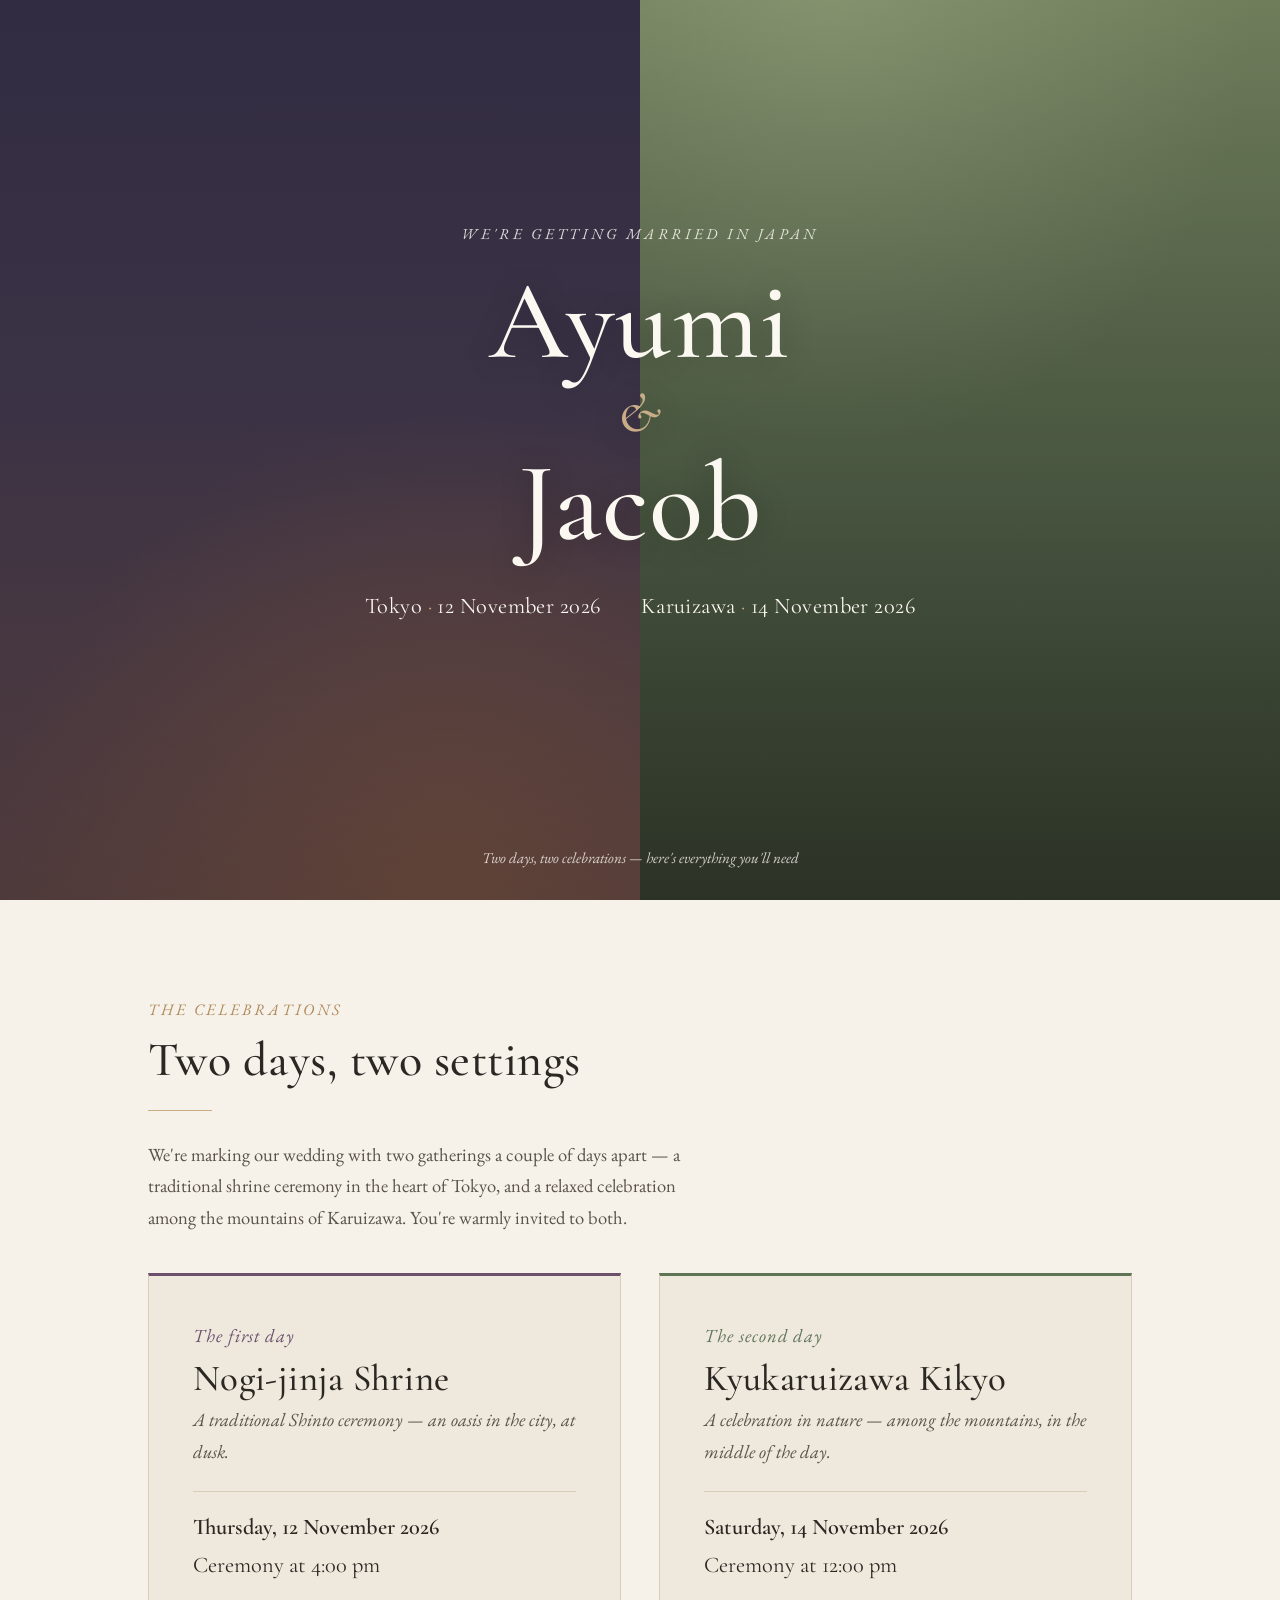
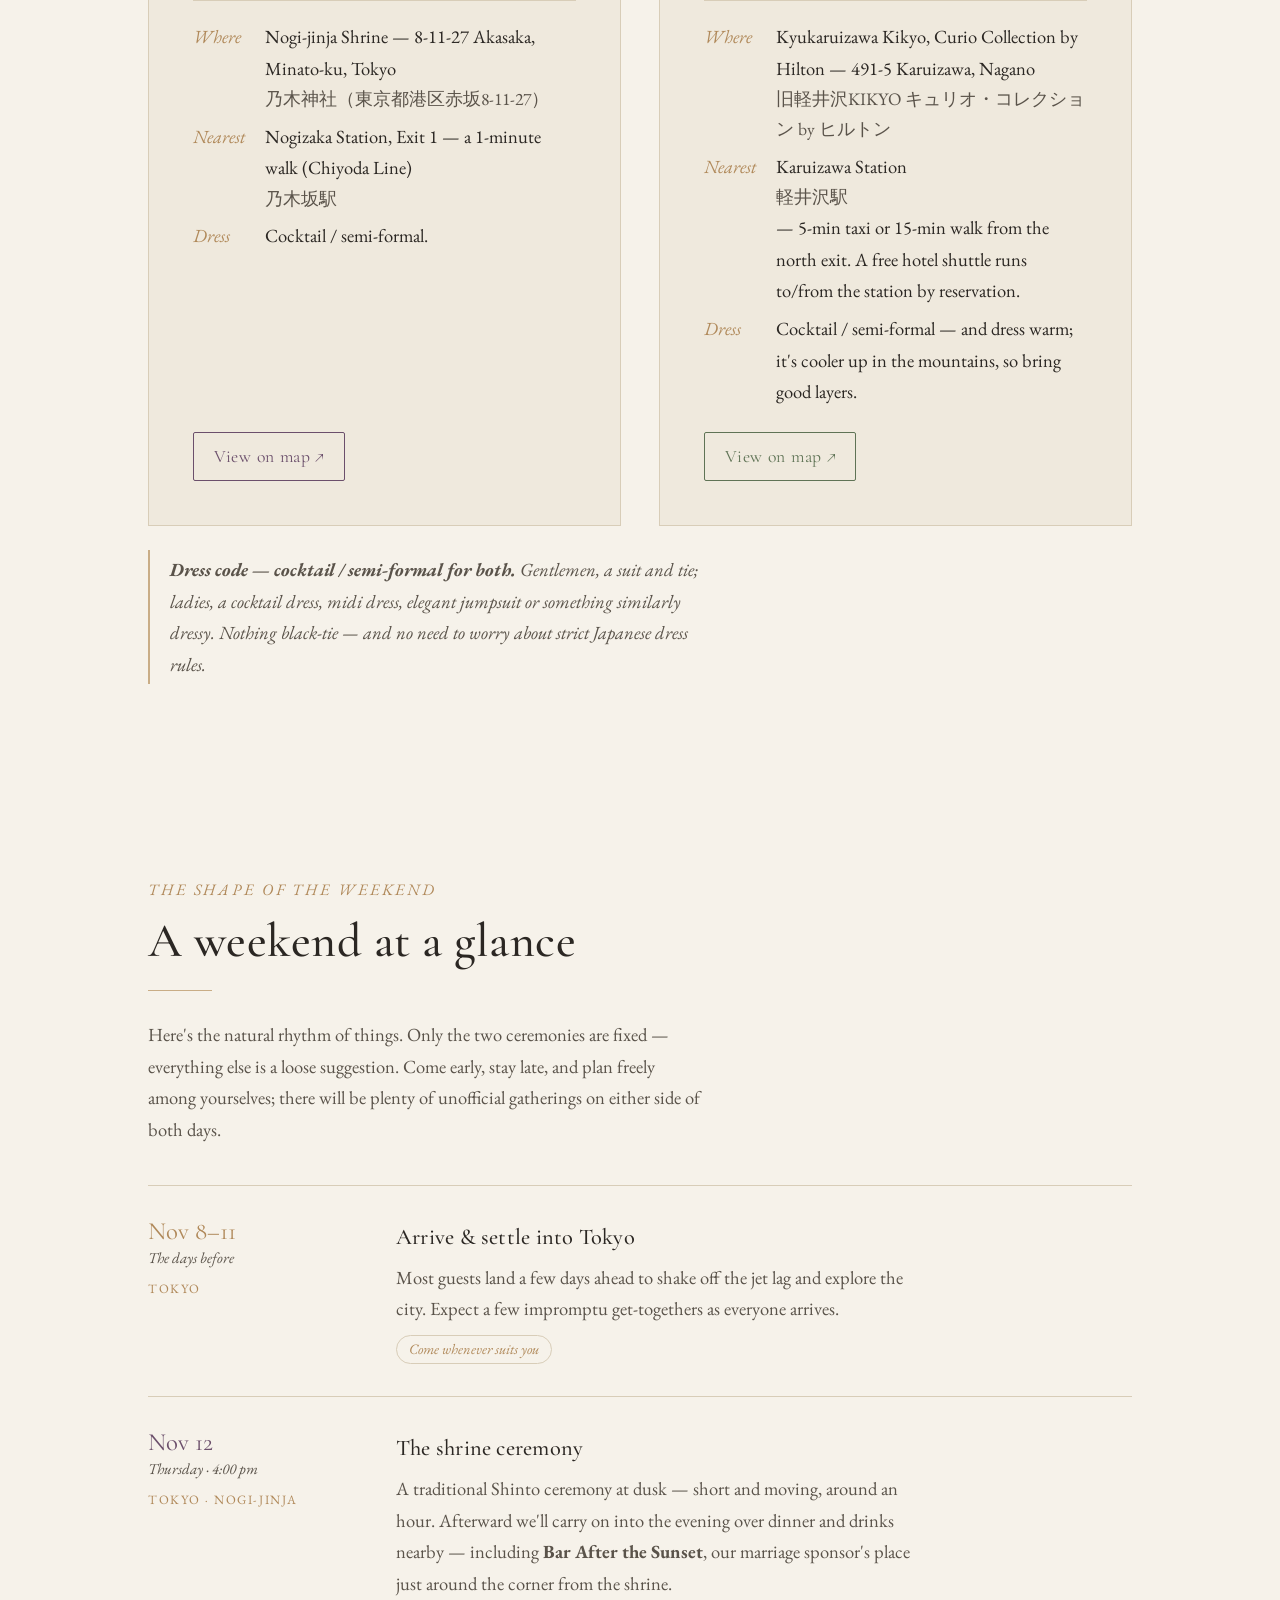
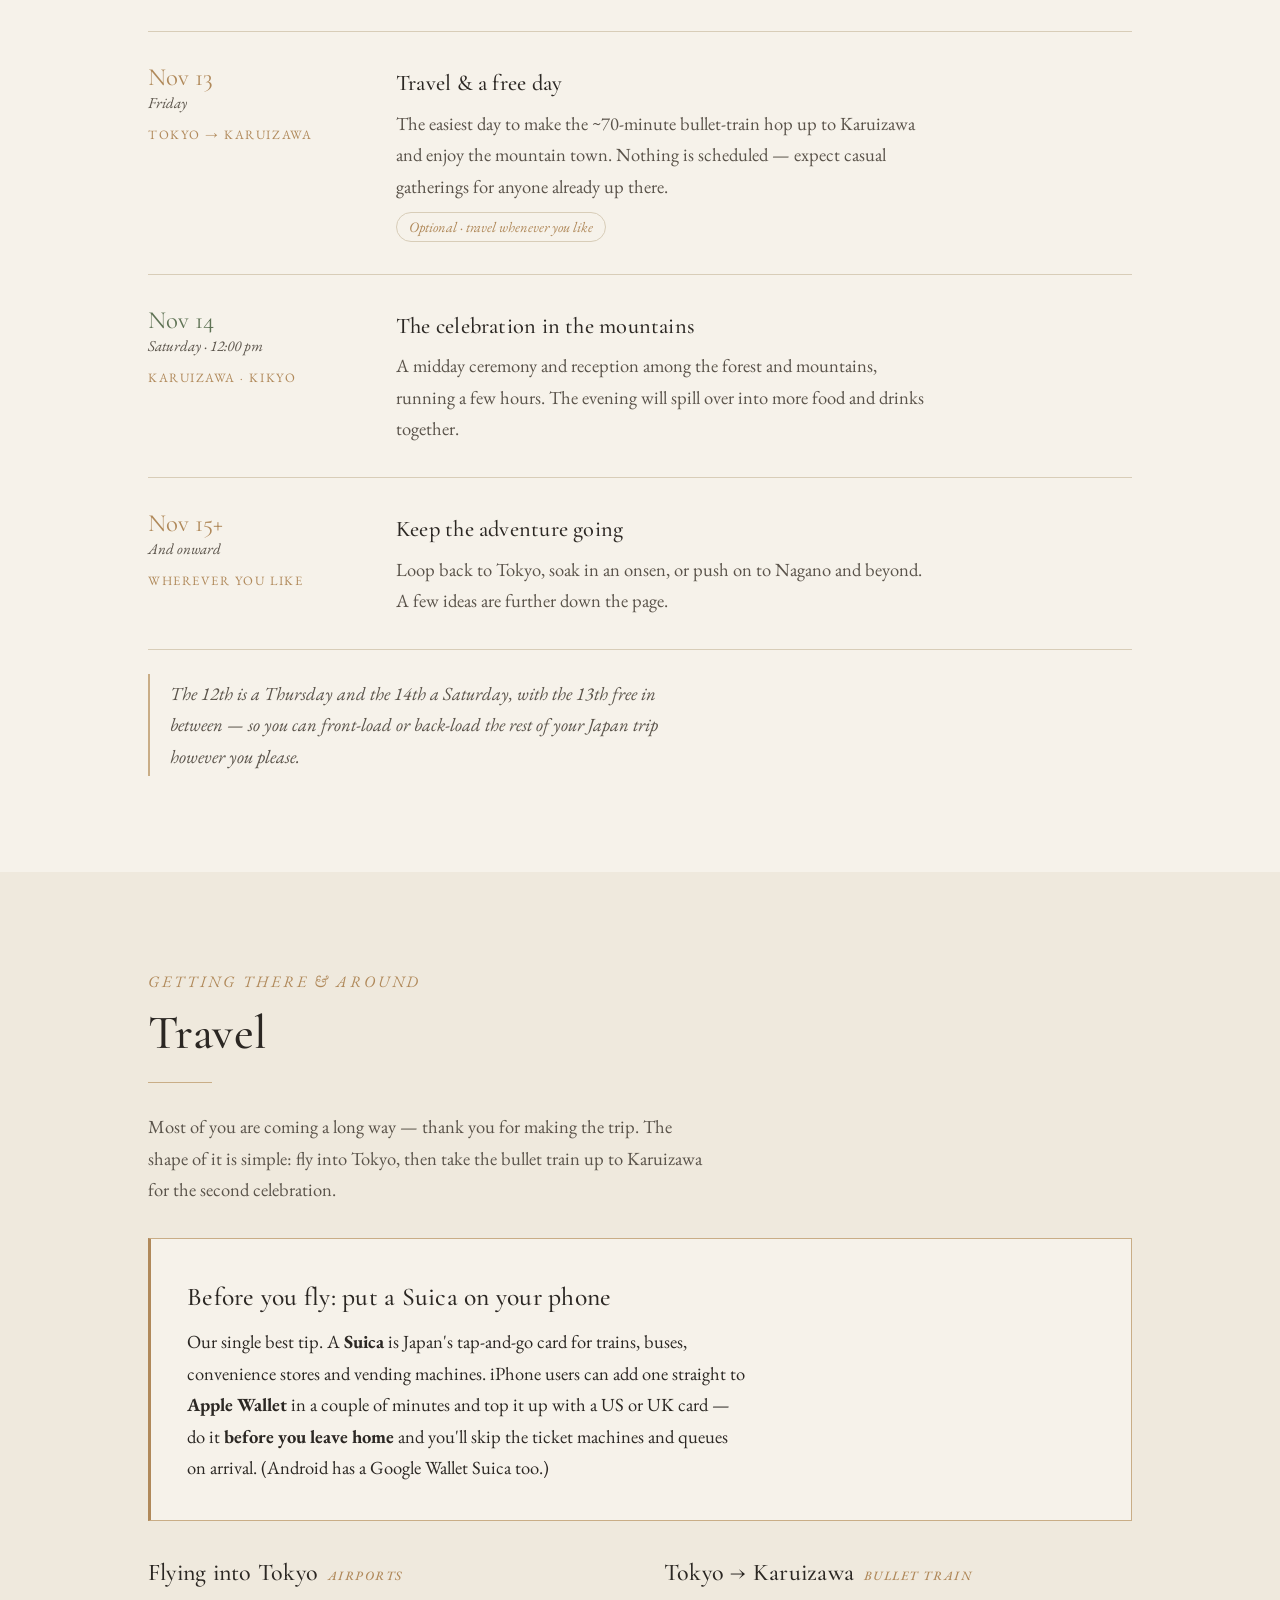
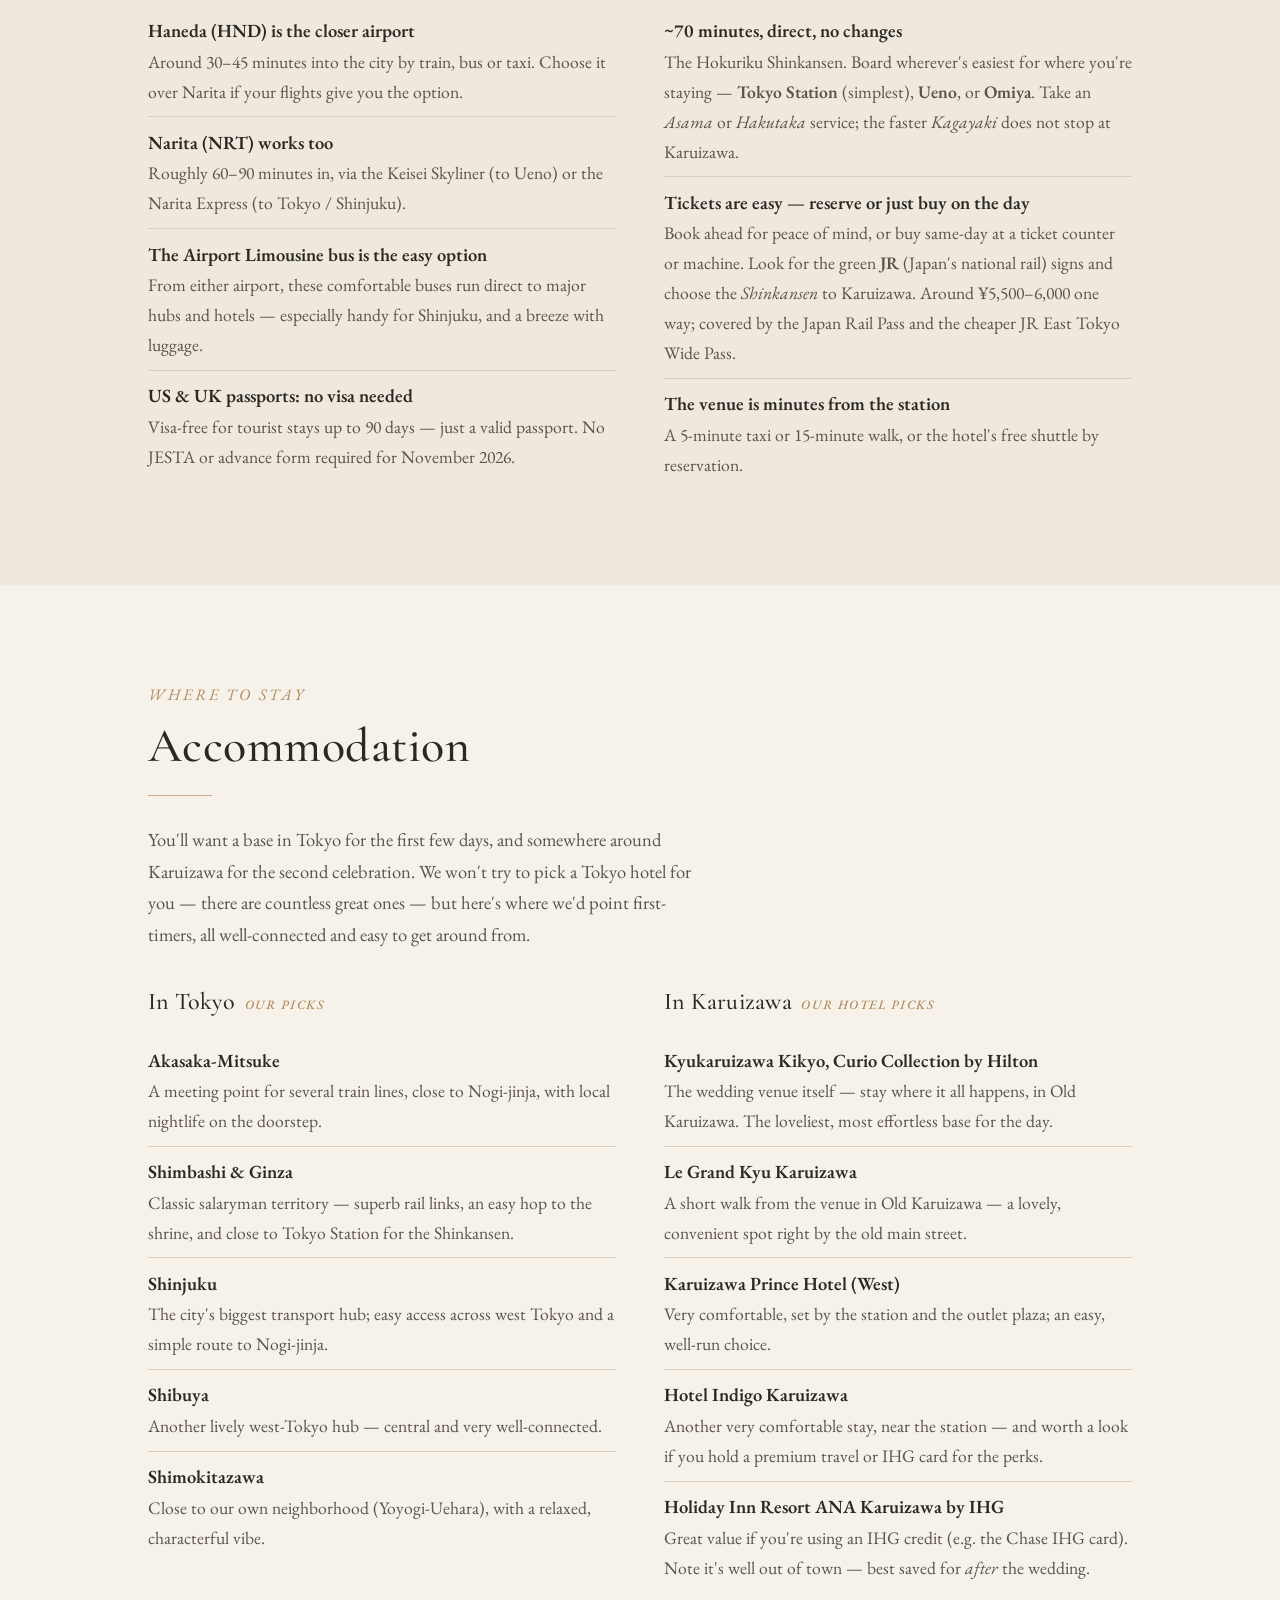
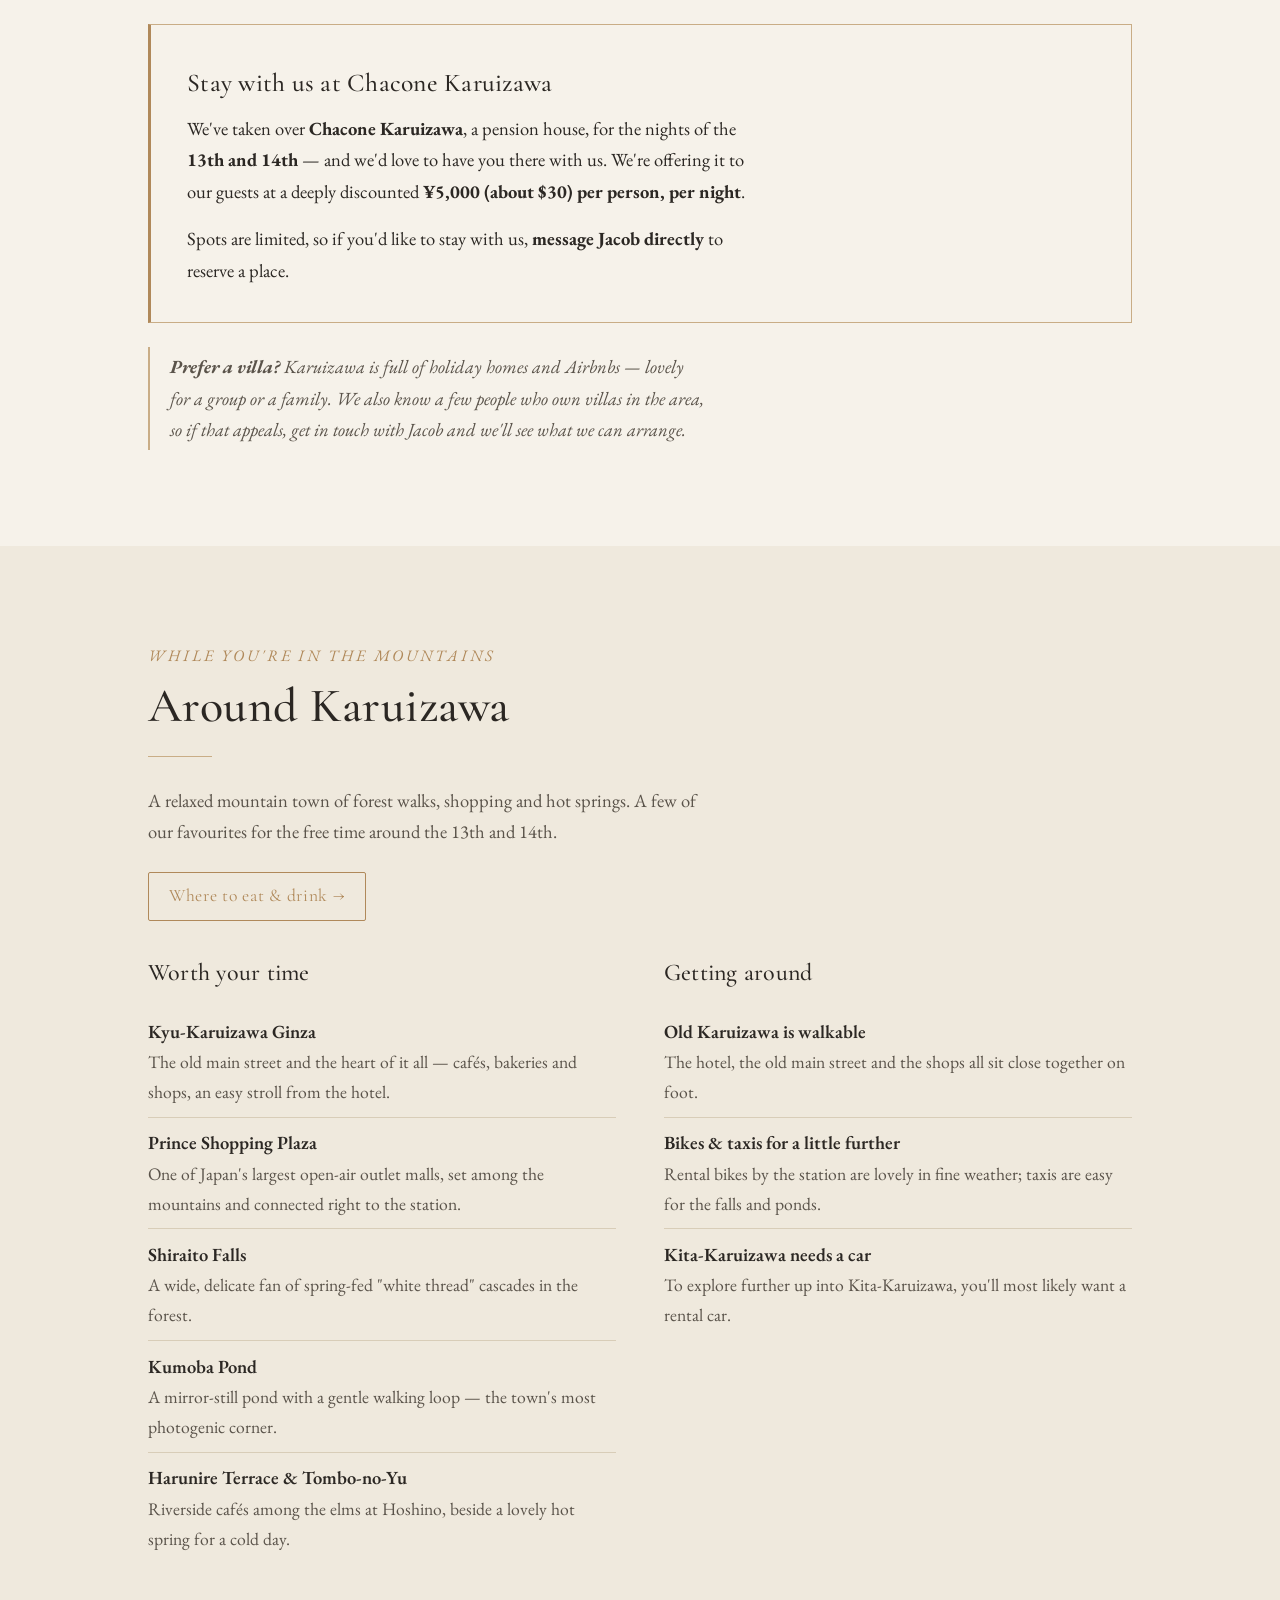
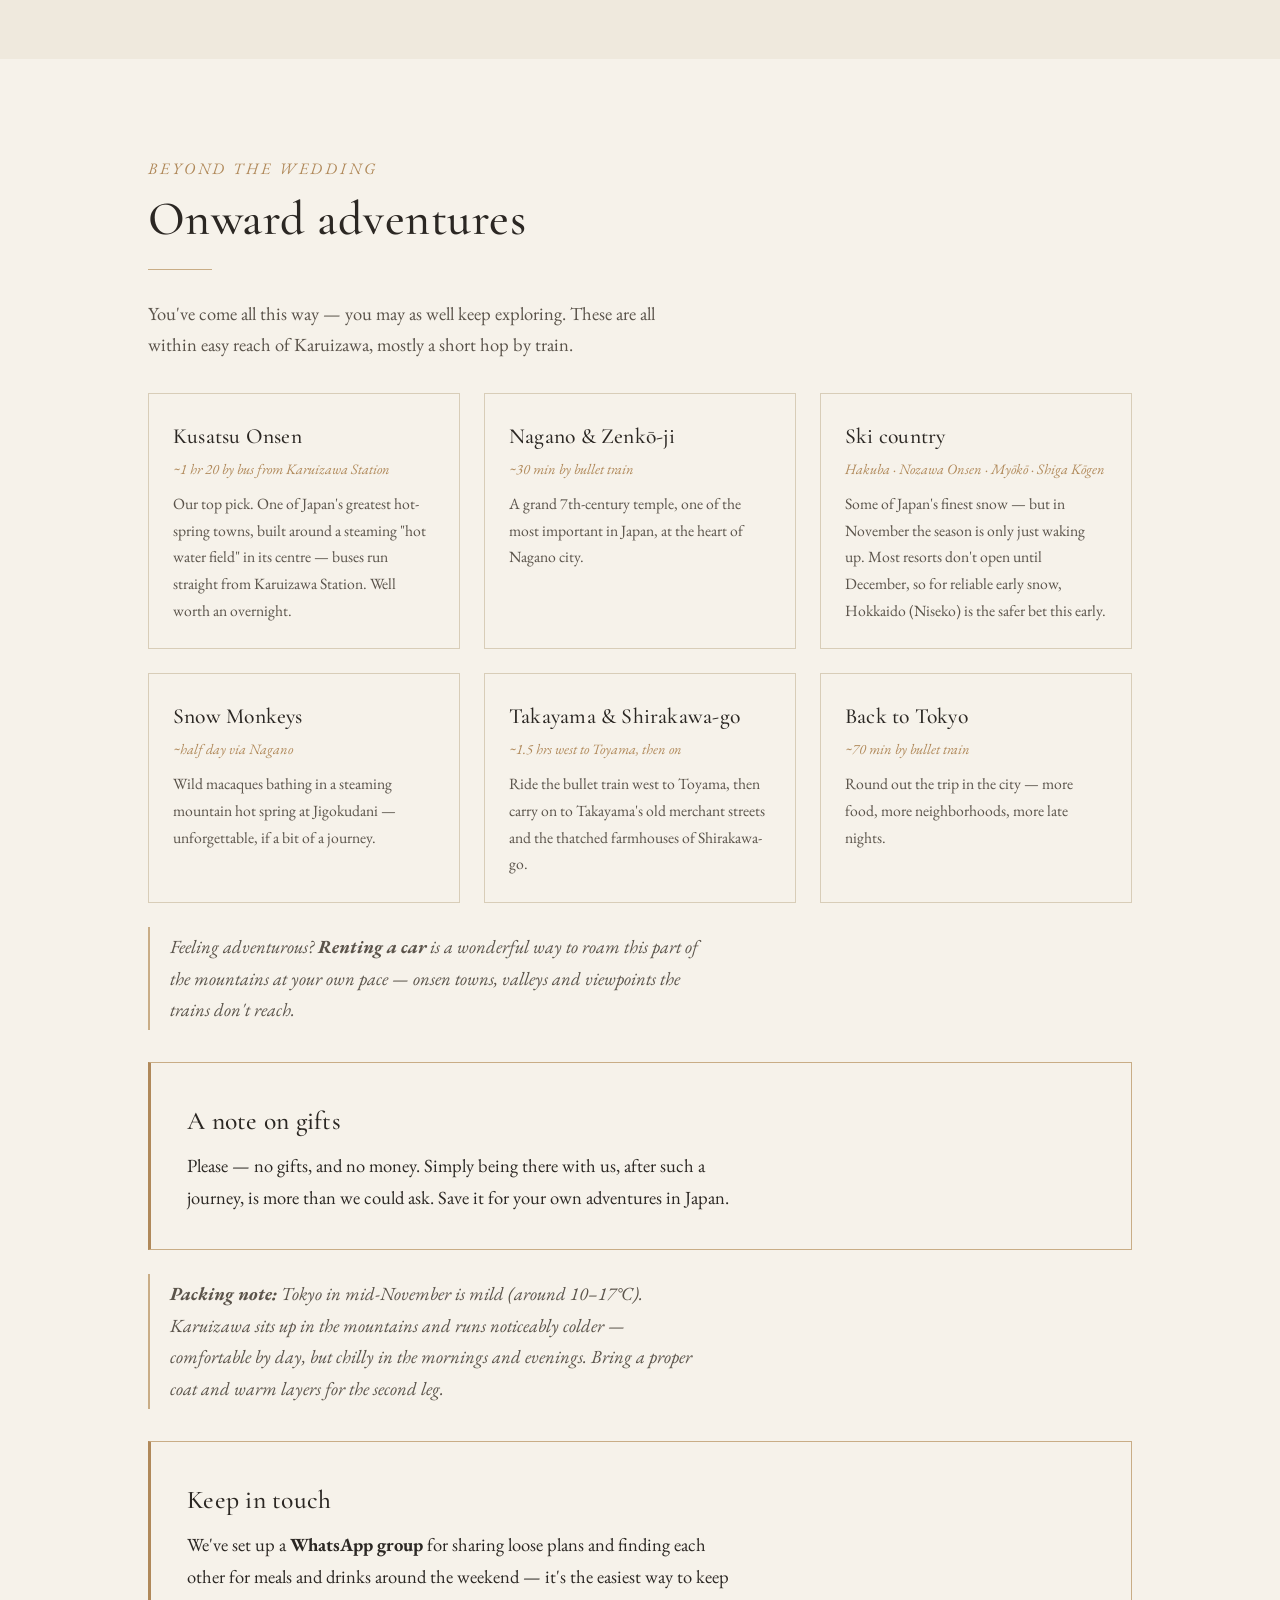
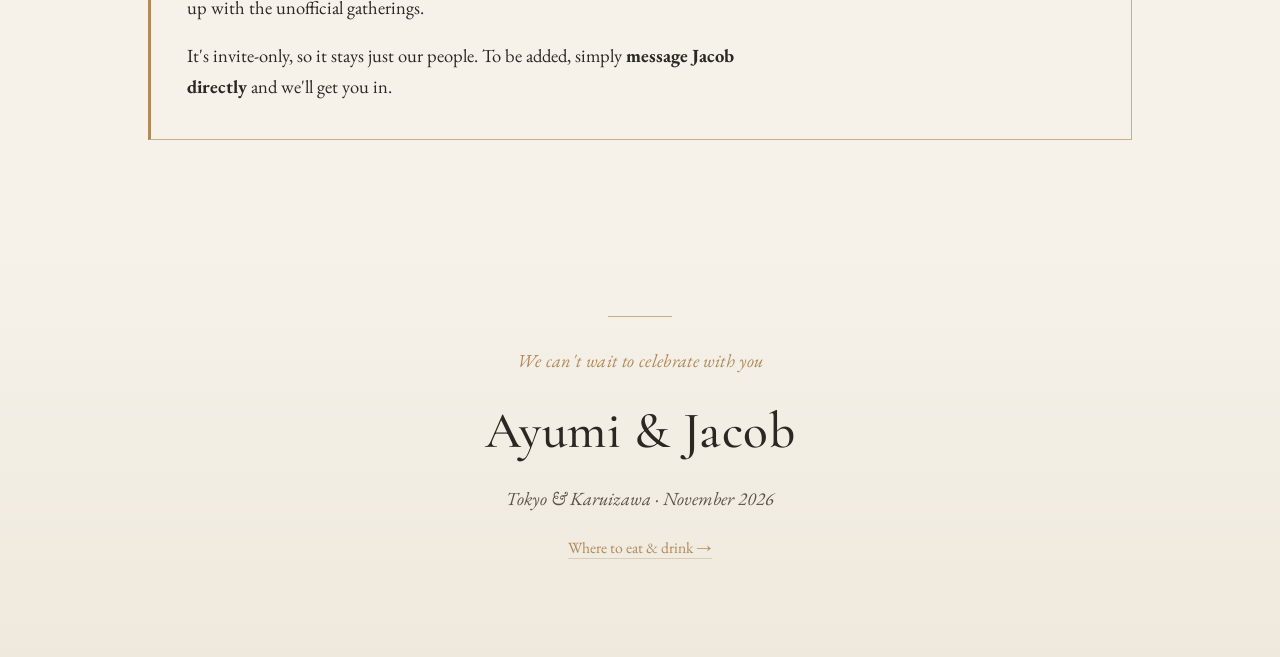
==== index.html @ 94cc1602 "chore: iterate" ====
<!DOCTYPE html>
<html lang="en">
<head>
  <meta charset="UTF-8" />
  <meta name="viewport" content="width=device-width, initial-scale=1.0" />
  <title>Ayumi &amp; Jacob · November 2026 · Japan</title>
  <meta name="description" content="Ayumi Otsuka &amp; Jacob Bennett are getting married in Japan — a shrine ceremony in Tokyo and a mountain celebration in Karuizawa, November 2026." />

  <!-- Social preview -->
  <meta property="og:title" content="Ayumi &amp; Jacob · Japan · November 2026" />
  <meta property="og:description" content="A shrine ceremony in Tokyo and a mountain celebration in Karuizawa." />
  <meta property="og:type" content="website" />

  <link rel="preconnect" href="https://fonts.googleapis.com" />
  <link rel="preconnect" href="https://fonts.gstatic.com" crossorigin />
  <link href="https://fonts.googleapis.com/css2?family=Cormorant+Garamond:ital,wght@0,400;0,500;0,600;1,400&family=EB+Garamond:ital,wght@0,400;0,500;1,400&display=swap" rel="stylesheet" />

  <link rel="stylesheet" href="style.css" />
</head>
<body>

  <!-- ============ HERO ============ -->
  <header class="hero">
    <div class="hero__panels" aria-hidden="true">
      <div class="hero__panel hero__panel--dusk"></div>
      <div class="hero__panel hero__panel--forest"></div>
    </div>

    <div class="hero__content">
      <p class="hero__kicker">We're getting married in Japan</p>
      <h1 class="hero__names">Ayumi<span class="amp">&amp;</span>Jacob</h1>
      <div class="hero__meta">
        <span>Tokyo <span class="dot">·</span> 12 November 2026</span>
        <span>Karuizawa <span class="dot">·</span> 14 November 2026</span>
      </div>
    </div>

    <div class="hero__scroll">Two days, two celebrations — here's everything you'll need</div>
  </header>

  <!-- ============ THE CEREMONIES ============ -->
  <section id="events">
    <div class="wrap">
      <p class="eyebrow">The celebrations</p>
      <h2 class="section-title">Two days, two settings</h2>
      <hr class="rule" />
      <p class="lead">We're marking our wedding with two gatherings a couple of days apart — a traditional shrine ceremony in the heart of Tokyo, and a relaxed celebration among the mountains of Karuizawa. You're warmly invited to both.</p>

      <div class="events">
        <!-- Event 1 -->
        <article class="event event--dusk">
          <p class="event__index">The first day</p>
          <h3 class="event__name">Nogi&#8209;jinja Shrine</h3>
          <p class="event__theme">A traditional Shinto ceremony — an oasis in the city, at dusk.</p>

          <p class="event__when"><strong>Thursday, 12 November 2026</strong><br />Ceremony at 4:00 pm</p>

          <dl class="details">
            <dt>Where</dt>
            <dd>Nogi&#8209;jinja Shrine — 8&#8209;11&#8209;27 Akasaka, Minato&#8209;ku, Tokyo
              <span class="jp">乃木神社（東京都港区赤坂8-11-27）</span></dd>
            <dt>Nearest</dt>
            <dd>Nogizaka Station, Exit 1 — a 1&#8209;minute walk (Chiyoda Line)
              <span class="jp">乃木坂駅</span></dd>
            <dt>Dress</dt>
            <dd>Cocktail / semi-formal.</dd>
          </dl>

          <div class="event__foot">
            <a class="btn" href="https://www.google.com/maps/search/?api=1&amp;query=%E4%B9%83%E6%9C%A8%E7%A5%9E%E7%A4%BE%208-11-27%20Akasaka%20Minato%20Tokyo" target="_blank" rel="noopener">View on map ↗</a>
          </div>
        </article>

        <!-- Event 2 -->
        <article class="event event--forest">
          <p class="event__index">The second day</p>
          <h3 class="event__name">Kyukaruizawa Kikyo</h3>
          <p class="event__theme">A celebration in nature — among the mountains, in the middle of the day.</p>

          <p class="event__when"><strong>Saturday, 14 November 2026</strong><br />Ceremony at 12:00 pm</p>

          <dl class="details">
            <dt>Where</dt>
            <dd>Kyukaruizawa Kikyo, Curio Collection by Hilton — 491&#8209;5 Karuizawa, Nagano
              <span class="jp">旧軽井沢KIKYO キュリオ・コレクション by ヒルトン</span></dd>
            <dt>Nearest</dt>
            <dd>Karuizawa Station <span class="jp">軽井沢駅</span> — 5&#8209;min taxi or 15&#8209;min walk from the north exit. A free hotel shuttle runs to/from the station by reservation.</dd>
            <dt>Dress</dt>
            <dd>Cocktail / semi-formal — and dress warm; it's cooler up in the mountains, so bring good layers.</dd>
          </dl>

          <div class="event__foot">
            <a class="btn" href="https://www.google.com/maps/search/?api=1&amp;query=Kyukaruizawa%20Kikyo%20Curio%20Collection%20by%20Hilton%20Karuizawa" target="_blank" rel="noopener">View on map ↗</a>
          </div>
        </article>
      </div>

      <p class="callout"><b>Dress code — cocktail / semi-formal for both.</b> Gentlemen, a suit and tie; ladies, a cocktail dress, midi dress, elegant jumpsuit or something similarly dressy. Nothing black-tie — and no need to worry about strict Japanese dress rules.</p>
    </div>
  </section>

  <!-- ============ WEEKEND AT A GLANCE ============ -->
  <section id="weekend">
    <div class="wrap">
      <p class="eyebrow">The shape of the weekend</p>
      <h2 class="section-title">A weekend at a glance</h2>
      <hr class="rule" />
      <p class="lead">Here's the natural rhythm of things. Only the two ceremonies are fixed — everything else is a loose suggestion. Come early, stay late, and plan freely among yourselves; there will be plenty of unofficial gatherings on either side of both days.</p>

      <div class="timeline">
        <div class="tl-row tl-row--gold">
          <div class="tl-when">
            <div class="tl-date">Nov 8–11</div>
            <div class="tl-day">The days before</div>
            <span class="tl-place">Tokyo</span>
          </div>
          <div class="tl-what">
            <h3>Arrive &amp; settle into Tokyo</h3>
            <p>Most guests land a few days ahead to shake off the jet lag and explore the city. Expect a few impromptu get-togethers as everyone arrives.</p>
            <span class="optional">Come whenever suits you</span>
          </div>
        </div>

        <div class="tl-row tl-row--dusk">
          <div class="tl-when">
            <div class="tl-date">Nov 12</div>
            <div class="tl-day">Thursday · 4:00 pm</div>
            <span class="tl-place">Tokyo · Nogi-jinja</span>
          </div>
          <div class="tl-what">
            <h3>The shrine ceremony</h3>
            <p>A traditional Shinto ceremony at dusk — short and moving, around an hour. Afterward we'll carry on into the evening over dinner and drinks nearby — including <b>Bar After the Sunset</b>, our marriage sponsor's place just around the corner from the shrine.</p>
          </div>
        </div>

        <div class="tl-row tl-row--gold">
          <div class="tl-when">
            <div class="tl-date">Nov 13</div>
            <div class="tl-day">Friday</div>
            <span class="tl-place">Tokyo → Karuizawa</span>
          </div>
          <div class="tl-what">
            <h3>Travel &amp; a free day</h3>
            <p>The easiest day to make the ~70-minute bullet-train hop up to Karuizawa and enjoy the mountain town. Nothing is scheduled — expect casual gatherings for anyone already up there.</p>
            <span class="optional">Optional · travel whenever you like</span>
          </div>
        </div>

        <div class="tl-row tl-row--forest">
          <div class="tl-when">
            <div class="tl-date">Nov 14</div>
            <div class="tl-day">Saturday · 12:00 pm</div>
            <span class="tl-place">Karuizawa · Kikyo</span>
          </div>
          <div class="tl-what">
            <h3>The celebration in the mountains</h3>
            <p>A midday ceremony and reception among the forest and mountains, running a few hours. The evening will spill over into more food and drinks together.</p>
          </div>
        </div>

        <div class="tl-row tl-row--gold">
          <div class="tl-when">
            <div class="tl-date">Nov 15+</div>
            <div class="tl-day">And onward</div>
            <span class="tl-place">Wherever you like</span>
          </div>
          <div class="tl-what">
            <h3>Keep the adventure going</h3>
            <p>Loop back to Tokyo, soak in an onsen, or push on to Nagano and beyond. A few ideas are further down the page.</p>
          </div>
        </div>
      </div>

      <p class="callout">The 12th is a Thursday and the 14th a Saturday, with the 13th free in between — so you can front-load or back-load the rest of your Japan trip however you please.</p>
    </div>
  </section>

  <!-- ============ TRAVEL ============ -->
  <section id="travel" class="band--alt">
    <div class="wrap">
      <p class="eyebrow">Getting there &amp; around</p>
      <h2 class="section-title">Travel</h2>
      <hr class="rule" />
      <p class="lead">Most of you are coming a long way — thank you for making the trip. The shape of it is simple: fly into Tokyo, then take the bullet train up to Karuizawa for the second celebration.</p>

      <div class="feature">
        <h3>Before you fly: put a Suica on your phone</h3>
        <p>Our single best tip. A <b>Suica</b> is Japan's tap-and-go card for trains, buses, convenience stores and vending machines. iPhone users can add one straight to <b>Apple Wallet</b> in a couple of minutes and top it up with a US or UK card — do it <b>before you leave home</b> and you'll skip the ticket machines and queues on arrival. (Android has a Google Wallet Suica too.)</p>
      </div>

      <div class="cols">
        <div>
          <h3 class="place-title">Flying into Tokyo <span class="tag">Airports</span></h3>
          <ul class="clean">
            <li><b>Haneda (HND) is the closer airport</b><span class="note">Around 30–45 minutes into the city by train, bus or taxi. Choose it over Narita if your flights give you the option.</span></li>
            <li><b>Narita (NRT) works too</b><span class="note">Roughly 60–90 minutes in, via the Keisei Skyliner (to Ueno) or the Narita Express (to Tokyo / Shinjuku).</span></li>
            <li><b>The Airport Limousine bus is the easy option</b><span class="note">From either airport, these comfortable buses run direct to major hubs and hotels — especially handy for Shinjuku, and a breeze with luggage.</span></li>
            <li><b>US &amp; UK passports: no visa needed</b><span class="note">Visa-free for tourist stays up to 90 days — just a valid passport. No JESTA or advance form required for November 2026.</span></li>
          </ul>
        </div>
        <div>
          <h3 class="place-title">Tokyo → Karuizawa <span class="tag">Bullet train</span></h3>
          <ul class="clean">
            <li><b>~70 minutes, direct, no changes</b><span class="note">The Hokuriku Shinkansen. Board wherever's easiest for where you're staying — <b>Tokyo Station</b> (simplest), <b>Ueno</b>, or <b>Omiya</b>. Take an <em>Asama</em> or <em>Hakutaka</em> service; the faster <em>Kagayaki</em> does not stop at Karuizawa.</span></li>
            <li><b>Tickets are easy — reserve or just buy on the day</b><span class="note">Book ahead for peace of mind, or buy same-day at a ticket counter or machine. Look for the green <b>JR</b> (Japan's national rail) signs and choose the <em>Shinkansen</em> to Karuizawa. Around ¥5,500–6,000 one way; covered by the Japan Rail Pass and the cheaper JR East Tokyo Wide Pass.</span></li>
            <li><b>The venue is minutes from the station</b><span class="note">A 5-minute taxi or 15-minute walk, or the hotel's free shuttle by reservation.</span></li>
          </ul>
        </div>
      </div>
    </div>
  </section>

  <!-- ============ ACCOMMODATION ============ -->
  <section id="stay">
    <div class="wrap">
      <p class="eyebrow">Where to stay</p>
      <h2 class="section-title">Accommodation</h2>
      <hr class="rule" />
      <p class="lead">You'll want a base in Tokyo for the first few days, and somewhere around Karuizawa for the second celebration. We won't try to pick a Tokyo hotel for you — there are countless great ones — but here's where we'd point first-timers, all well-connected and easy to get around from.</p>

      <div class="cols">
        <div>
          <h3 class="place-title">In Tokyo <span class="tag">Our picks</span></h3>
          <ul class="clean">
            <li><b>Akasaka-Mitsuke</b><span class="note">A meeting point for several train lines, close to Nogi-jinja, with local nightlife on the doorstep.</span></li>
            <li><b>Shimbashi &amp; Ginza</b><span class="note">Classic salaryman territory — superb rail links, an easy hop to the shrine, and close to Tokyo Station for the Shinkansen.</span></li>
            <li><b>Shinjuku</b><span class="note">The city's biggest transport hub; easy access across west Tokyo and a simple route to Nogi-jinja.</span></li>
            <li><b>Shibuya</b><span class="note">Another lively west-Tokyo hub — central and very well-connected.</span></li>
            <li><b>Shimokitazawa</b><span class="note">Close to our own neighborhood (Yoyogi-Uehara), with a relaxed, characterful vibe.</span></li>
          </ul>
        </div>
        <div>
          <h3 class="place-title">In Karuizawa <span class="tag">Our hotel picks</span></h3>
          <ul class="clean">
            <li><b>Kyukaruizawa Kikyo, Curio Collection by Hilton</b><span class="note">The wedding venue itself — stay where it all happens, in Old Karuizawa. The loveliest, most effortless base for the day.</span></li>
            <li><b>Le Grand Kyu Karuizawa</b><span class="note">A short walk from the venue in Old Karuizawa — a lovely, convenient spot right by the old main street.</span></li>
            <li><b>Karuizawa Prince Hotel (West)</b><span class="note">Very comfortable, set by the station and the outlet plaza; an easy, well-run choice.</span></li>
            <li><b>Hotel Indigo Karuizawa</b><span class="note">Another very comfortable stay, near the station — and worth a look if you hold a premium travel or IHG card for the perks.</span></li>
            <li><b>Holiday Inn Resort ANA Karuizawa by IHG</b><span class="note">Great value if you're using an IHG credit (e.g. the Chase IHG card). Note it's well out of town — best saved for <em>after</em> the wedding.</span></li>
          </ul>
        </div>
      </div>

      <div class="feature">
        <h3>Stay with us at Chacone Karuizawa</h3>
        <p>We've taken over <b>Chacone Karuizawa</b>, a pension house, for the nights of the <b>13th and 14th</b> — and we'd love to have you there with us. We're offering it to our guests at a deeply discounted <b>¥5,000 (about $30) per person, per night</b>.</p>
        <p>Spots are limited, so if you'd like to stay with us, <b>message Jacob directly</b> to reserve a place.</p>
      </div>

      <p class="callout"><b>Prefer a villa?</b> Karuizawa is full of holiday homes and Airbnbs — lovely for a group or a family. We also know a few people who own villas in the area, so if that appeals, get in touch with Jacob and we'll see what we can arrange.</p>
    </div>
  </section>

  <!-- ============ THINGS TO DO ============ -->
  <section id="do" class="band--alt">
    <div class="wrap">
      <p class="eyebrow">While you're in the mountains</p>
      <h2 class="section-title">Around Karuizawa</h2>
      <hr class="rule" />
      <p class="lead">A relaxed mountain town of forest walks, shopping and hot springs. A few of our favourites for the free time around the 13th and 14th.</p>

      <p class="section-link"><a class="btn" href="eat.html">Where to eat &amp; drink →</a></p>

      <div class="cols">
        <div>
          <h3 class="place-title">Worth your time</h3>
          <ul class="clean">
            <li><b>Kyu-Karuizawa Ginza</b><span class="note">The old main street and the heart of it all — cafés, bakeries and shops, an easy stroll from the hotel.</span></li>
            <li><b>Prince Shopping Plaza</b><span class="note">One of Japan's largest open-air outlet malls, set among the mountains and connected right to the station.</span></li>
            <li><b>Shiraito Falls</b><span class="note">A wide, delicate fan of spring-fed "white thread" cascades in the forest.</span></li>
            <li><b>Kumoba Pond</b><span class="note">A mirror-still pond with a gentle walking loop — the town's most photogenic corner.</span></li>
            <li><b>Harunire Terrace &amp; Tombo-no-Yu</b><span class="note">Riverside cafés among the elms at Hoshino, beside a lovely hot spring for a cold day.</span></li>
          </ul>
        </div>
        <div>
          <h3 class="place-title">Getting around</h3>
          <ul class="clean">
            <li><b>Old Karuizawa is walkable</b><span class="note">The hotel, the old main street and the shops all sit close together on foot.</span></li>
            <li><b>Bikes &amp; taxis for a little further</b><span class="note">Rental bikes by the station are lovely in fine weather; taxis are easy for the falls and ponds.</span></li>
            <li><b>Kita-Karuizawa needs a car</b><span class="note">To explore further up into Kita-Karuizawa, you'll most likely want a rental car.</span></li>
          </ul>
        </div>
      </div>
    </div>
  </section>

  <!-- ============ ONWARD ADVENTURES ============ -->
  <section id="onward">
    <div class="wrap">
      <p class="eyebrow">Beyond the wedding</p>
      <h2 class="section-title">Onward adventures</h2>
      <hr class="rule" />
      <p class="lead">You've come all this way — you may as well keep exploring. These are all within easy reach of Karuizawa, mostly a short hop by train.</p>

      <div class="onward">
        <div class="card">
          <h3>Kusatsu Onsen</h3>
          <p class="how">~1 hr 20 by bus from Karuizawa Station</p>
          <p>Our top pick. One of Japan's greatest hot-spring towns, built around a steaming "hot water field" in its centre — buses run straight from Karuizawa Station. Well worth an overnight.</p>
        </div>
        <div class="card">
          <h3>Nagano &amp; Zenkō-ji</h3>
          <p class="how">~30 min by bullet train</p>
          <p>A grand 7th-century temple, one of the most important in Japan, at the heart of Nagano city.</p>
        </div>
        <div class="card">
          <h3>Ski country</h3>
          <p class="how">Hakuba · Nozawa Onsen · Myōkō · Shiga Kōgen</p>
          <p>Some of Japan's finest snow — but in November the season is only just waking up. Most resorts don't open until December, so for reliable early snow, Hokkaido (Niseko) is the safer bet this early.</p>
        </div>
        <div class="card">
          <h3>Snow Monkeys</h3>
          <p class="how">~half day via Nagano</p>
          <p>Wild macaques bathing in a steaming mountain hot spring at Jigokudani — unforgettable, if a bit of a journey.</p>
        </div>
        <div class="card">
          <h3>Takayama &amp; Shirakawa-go</h3>
          <p class="how">~1.5 hrs west to Toyama, then on</p>
          <p>Ride the bullet train west to Toyama, then carry on to Takayama's old merchant streets and the thatched farmhouses of Shirakawa-go.</p>
        </div>
        <div class="card">
          <h3>Back to Tokyo</h3>
          <p class="how">~70 min by bullet train</p>
          <p>Round out the trip in the city — more food, more neighborhoods, more late nights.</p>
        </div>
      </div>

      <p class="callout">Feeling adventurous? <b>Renting a car</b> is a wonderful way to roam this part of the mountains at your own pace — onsen towns, valleys and viewpoints the trains don't reach.</p>

      <div class="feature">
        <h3>A note on gifts</h3>
        <p>Please — no gifts, and no money. Simply being there with us, after such a journey, is more than we could ask. Save it for your own adventures in Japan.</p>
      </div>

      <p class="callout"><b>Packing note:</b> Tokyo in mid-November is mild (around 10–17&deg;C). Karuizawa sits up in the mountains and runs noticeably colder — comfortable by day, but chilly in the mornings and evenings. Bring a proper coat and warm layers for the second leg.</p>

      <div class="feature">
        <h3>Keep in touch</h3>
        <p>We've set up a <b>WhatsApp group</b> for sharing loose plans and finding each other for meals and drinks around the weekend — it's the easiest way to keep up with the unofficial gatherings.</p>
        <p>It's invite-only, so it stays just our people. To be added, simply <b>message Jacob directly</b> and we'll get you in.</p>
      </div>
    </div>
  </section>

  <!-- ============ FOOTER ============ -->
  <footer>
    <div class="wrap">
      <hr class="rule center" />
      <p class="eyebrow plain" style="text-align:center;">We can't wait to celebrate with you</p>
      <h2 class="footer__names">Ayumi &amp; Jacob</h2>
      <p class="footer__note">Tokyo &amp; Karuizawa · November 2026</p>
      <p class="footer__links"><a href="eat.html">Where to eat &amp; drink →</a></p>
    </div>
  </footer>

</body>
</html>
---- style.css ----
:root {
  /* Ink on cream */
  --cream:      #f6f2ea;
  --cream-deep: #efe9dd;
  --ink:        #2b2723;
  --ink-soft:   #5a534a;
  --gold:       #b0895a;
  --gold-soft:  #c9ad86;
  --rule:       #d8cdb8;

  /* Event accents */
  --dusk:   #6b4f6b;   /* shrine — dusk in the city */
  --dusk-2: #b6764f;   /* warm glow */
  --forest: #5f7355;   /* Karuizawa — nature in the mountains */
  --forest-2:#8a9a6f;

  --maxw: 1080px;
  --pad: clamp(1.25rem, 5vw, 3rem);
}

* { box-sizing: border-box; }

html { scroll-behavior: smooth; }

body {
  margin: 0;
  background: var(--cream);
  color: var(--ink);
  font-family: "EB Garamond", Georgia, "Times New Roman", serif;
  font-size: clamp(1.02rem, 1.5vw, 1.16rem);
  line-height: 1.7;
  -webkit-font-smoothing: antialiased;
  text-rendering: optimizeLegibility;
}

h1, h2, h3 {
  font-family: "Cormorant Garamond", Georgia, serif;
  font-weight: 500;
  letter-spacing: 0.01em;
  margin: 0;
}

a { color: var(--gold); text-decoration: none; border-bottom: 1px solid var(--rule); transition: color .2s, border-color .2s; }
a:hover { color: var(--ink); border-color: var(--gold); }

p { margin: 0 0 1rem; }

.wrap { max-width: var(--maxw); margin: 0 auto; padding-inline: var(--pad); }

/* ---------- Shared section styling ---------- */
section { padding-block: clamp(3.5rem, 8vw, 6rem); }

.eyebrow {
  font-family: "EB Garamond", serif;
  font-style: italic;
  font-size: 1rem;
  letter-spacing: 0.18em;
  text-transform: uppercase;
  color: var(--gold);
  margin: 0 0 0.75rem;
}
.eyebrow.plain { text-transform: none; letter-spacing: 0.02em; font-size: 1.15rem; }

.section-title {
  font-size: clamp(2rem, 5vw, 3rem);
  line-height: 1.05;
  margin: 0 0 1.5rem;
}

.lead { max-width: 62ch; color: var(--ink-soft); }

/* thin gold rule */
.rule {
  width: 64px; height: 1px; background: var(--gold-soft);
  border: 0; margin: 0 0 1.75rem;
}
.rule.center { margin-inline: auto; }

/* ============ HERO ============ */
.hero {
  position: relative;
  min-height: 100svh;
  display: grid;
  grid-template-rows: 1fr auto;
  overflow: hidden;
}

/* split backdrop: dusk shrine | forest mountains */
.hero__panels { position: absolute; inset: 0; display: grid; grid-template-columns: 1fr 1fr; z-index: 0; }
.hero__panel { position: relative; }
.hero__panel--dusk {
  background:
    radial-gradient(120% 90% at 70% 100%, rgba(182,118,79,0.55), transparent 60%),
    linear-gradient(180deg, #35304a 0%, #4a3f5a 45%, #7d5a5f 100%);
}
.hero__panel--forest {
  background:
    radial-gradient(120% 90% at 30% 0%, rgba(200,214,170,0.35), transparent 55%),
    linear-gradient(180deg, #7f9068 0%, #5f7355 55%, #3f4d38 100%);
}
/* soft seam + wash so text is legible */
.hero__panels::after {
  content: ""; position: absolute; inset: 0;
  background: linear-gradient(180deg, rgba(20,18,16,0.15), rgba(20,18,16,0.45));
}

.hero__content {
  position: relative; z-index: 1;
  grid-row: 1 / 2;
  display: flex; flex-direction: column; align-items: center; justify-content: center;
  text-align: center; color: #fbf8f2;
  padding: var(--pad);
}
.hero__kicker {
  font-style: italic; letter-spacing: 0.22em; text-transform: uppercase;
  font-size: clamp(0.8rem, 2vw, 0.95rem); color: rgba(251,248,242,0.85);
  margin-bottom: 1.25rem;
}
.hero__names {
  font-size: clamp(3rem, 12vw, 7rem);
  line-height: 0.98; font-weight: 500;
  text-shadow: 0 2px 30px rgba(0,0,0,0.25);
}
.hero__names .amp { display: block; font-style: italic; font-size: 0.5em; color: var(--gold-soft); margin: 0.15em 0; }
.hero__meta {
  margin-top: 1.75rem;
  display: flex; gap: clamp(1rem, 4vw, 2.5rem); flex-wrap: wrap; justify-content: center;
  font-family: "Cormorant Garamond", serif; font-size: clamp(1.05rem, 2.5vw, 1.4rem);
  letter-spacing: 0.02em;
}
.hero__meta span { white-space: nowrap; }
.hero__meta .dot { color: var(--gold-soft); }

.hero__scroll {
  grid-row: 2 / 3; position: relative; z-index: 1;
  text-align: center; color: rgba(251,248,242,0.8);
  padding-bottom: 1.75rem; font-style: italic; font-size: 0.95rem;
}

/* ============ Compact page header (sub-pages) ============ */
.page-hero {
  position: relative; overflow: hidden;
  padding: clamp(3.5rem, 9vw, 6rem) 0 clamp(2.5rem, 6vw, 4rem);
  color: #fbf8f2; text-align: center;
  background:
    linear-gradient(180deg, rgba(20,18,16,0.30), rgba(20,18,16,0.45)),
    linear-gradient(110deg, #35304a 0%, #4a3f5a 40%, #6a5a58 60%, #5f7355 100%);
}
.page-hero .wrap { position: relative; z-index: 1; }
.page-hero h1 { font-size: clamp(2.5rem, 8vw, 4.5rem); line-height: 1; }
.page-hero .page-kicker {
  font-style: italic; letter-spacing: 0.22em; text-transform: uppercase;
  font-size: clamp(0.75rem, 2vw, 0.9rem); color: rgba(251,248,242,0.85); margin-bottom: 1rem;
}
.page-hero p.sub { color: rgba(251,248,242,0.9); margin: 1rem auto 0; max-width: 54ch; }

/* slim top link bar for sub-pages */
.topbar {
  position: relative; z-index: 2;
  display: flex; justify-content: space-between; align-items: center;
  padding: 1rem var(--pad); font-size: 0.95rem;
}
.topbar a { color: rgba(251,248,242,0.9); border-bottom-color: rgba(251,248,242,0.35); }
.topbar a:hover { color: #fff; border-bottom-color: #fff; }
.topbar .brand { font-family: "Cormorant Garamond", serif; letter-spacing: 0.04em; }

.backlink { display: inline-block; margin-top: 1.5rem; font-style: italic; }

/* ============ CEREMONIES ============ */
.events {
  display: grid; grid-template-columns: 1fr 1fr; gap: clamp(1.5rem, 3vw, 2.5rem);
  margin-top: 2.5rem;
}
.event {
  background: var(--cream-deep);
  border: 1px solid var(--rule);
  border-top: 3px solid var(--accent, var(--gold));
  padding: clamp(1.75rem, 4vw, 2.75rem);
  display: flex; flex-direction: column;
}
.event--dusk   { --accent: var(--dusk); }
.event--forest { --accent: var(--forest); }

.event__index { font-style: italic; color: var(--accent); letter-spacing: 0.05em; margin-bottom: 0.5rem; }
.event__name  { font-size: clamp(1.7rem, 3.5vw, 2.3rem); line-height: 1.05; margin-bottom: 0.35rem; }
.event__theme { color: var(--ink-soft); font-style: italic; margin-bottom: 1.5rem; }

.event__when {
  font-family: "Cormorant Garamond", serif; font-size: 1.4rem; color: var(--ink);
  padding-block: 1rem; border-block: 1px solid var(--rule); margin-bottom: 1.25rem;
}
.event__when strong { font-weight: 600; }

dl.details { margin: 0 0 1.5rem; display: grid; grid-template-columns: auto 1fr; gap: 0.4rem 1.25rem; }
dl.details dt { color: var(--gold); font-style: italic; }
dl.details dd { margin: 0; }
dl.details dd .jp { display: block; color: var(--ink-soft); font-size: 0.95em; }

.event__foot { margin-top: auto; }
.btn {
  display: inline-block; font-family: "Cormorant Garamond", serif; font-size: 1.1rem;
  letter-spacing: 0.04em; padding: 0.55rem 1.25rem; border: 1px solid var(--accent, var(--gold));
  color: var(--accent, var(--gold)); border-radius: 2px; background: transparent;
}
.btn:hover { background: var(--accent, var(--gold)); color: var(--cream); border-color: var(--accent, var(--gold)); }

/* ============ Info sections (travel / stay / do) ============ */
.band--alt { background: var(--cream-deep); }

.cols { display: grid; grid-template-columns: 1fr 1fr; gap: clamp(1.5rem, 4vw, 3rem); margin-top: 2rem; }

.place-title {
  font-size: 1.5rem; margin-bottom: 0.25rem;
  display: flex; align-items: baseline; gap: 0.6rem;
}
.place-title .tag { font-family: "EB Garamond", serif; font-style: italic; font-size: 0.8rem; letter-spacing: 0.12em; text-transform: uppercase; color: var(--gold); }

ul.clean { list-style: none; margin: 0.75rem 0 0; padding: 0; }
ul.clean li { padding: 0.6rem 0; border-bottom: 1px solid var(--rule); }
ul.clean li:last-child { border-bottom: 0; }
ul.clean li b { font-weight: 600; }
ul.clean li .note { display: block; color: var(--ink-soft); font-size: 0.95em; }

.callout {
  border-left: 2px solid var(--gold-soft); padding: 0.25rem 0 0.25rem 1.25rem;
  color: var(--ink-soft); font-style: italic; margin: 1.5rem 0 0; max-width: 62ch;
}

/* ============ Footer ============ */
footer {
  text-align: center; padding-block: clamp(3rem, 7vw, 5rem);
  background: linear-gradient(180deg, var(--cream) 0%, var(--cream-deep) 100%);
}
.footer__names { font-size: clamp(2rem, 6vw, 3.2rem); margin-bottom: 0.5rem; }
.footer__note { color: var(--ink-soft); font-style: italic; max-width: 48ch; margin-inline: auto; }
.footer__links { margin-top: 1.25rem; font-size: 0.98rem; }

/* ============ Weekend timeline ============ */
.timeline { margin-top: 2.5rem; border-top: 1px solid var(--rule); }
.tl-row {
  display: grid; grid-template-columns: 200px 1fr; gap: clamp(1rem, 4vw, 3rem);
  padding: clamp(1.5rem, 3vw, 2rem) 0; border-bottom: 1px solid var(--rule);
  align-items: start;
}
.tl-when { position: relative; }
.tl-date {
  font-family: "Cormorant Garamond", serif; font-size: 1.55rem; line-height: 1.1;
  color: var(--accent, var(--ink));
}
.tl-day { font-style: italic; color: var(--ink-soft); font-size: 0.95rem; }
.tl-place {
  display: inline-block; margin-top: 0.4rem; font-size: 0.8rem; letter-spacing: 0.12em;
  text-transform: uppercase; color: var(--gold);
}
.tl-what h3 { font-size: 1.4rem; margin-bottom: 0.35rem; }
.tl-what p { margin: 0; color: var(--ink-soft); max-width: 60ch; }
.tl-what .optional {
  display: inline-block; margin-top: 0.6rem; font-style: italic; font-size: 0.9rem;
  color: var(--gold); border: 1px solid var(--rule); border-radius: 999px; padding: 0.1rem 0.75rem;
}
.tl-row--dusk   { --accent: var(--dusk); }
.tl-row--gold   { --accent: var(--gold); }
.tl-row--forest { --accent: var(--forest); }

/* ============ Onward cards ============ */
.onward {
  display: grid; grid-template-columns: repeat(3, 1fr); gap: clamp(1rem, 2.5vw, 1.5rem);
  margin-top: 2rem;
}
.onward .card {
  background: var(--cream); border: 1px solid var(--rule); padding: 1.5rem;
  display: flex; flex-direction: column;
}
.band--alt .onward .card { background: var(--cream); }
.onward .card h3 { font-size: 1.35rem; margin-bottom: 0.15rem; }
.onward .card .how { font-style: italic; color: var(--gold); font-size: 0.9rem; margin-bottom: 0.6rem; }
.onward .card p { margin: 0; color: var(--ink-soft); font-size: 0.98rem; }

/* highlighted callout box (Chacone, gifts) */
.feature {
  margin-top: 2rem; padding: clamp(1.5rem, 4vw, 2.25rem);
  background: var(--cream); border: 1px solid var(--gold-soft); border-left: 3px solid var(--gold);
}
.band--alt .feature { background: var(--cream); }
.feature h3 { font-size: 1.6rem; margin-bottom: 0.5rem; }
.feature p { max-width: 62ch; }
.feature p:last-child { margin-bottom: 0; }
.placeholder { color: var(--gold); font-style: italic; }

/* inline cross-page link button under a lead */
.section-link { margin-top: 1.5rem; }

/* ============ Eat & drink page ============ */
.venue-group { margin-top: 2.5rem; }
.venue-group > h3.place-title { margin-bottom: 1rem; }
.spotlight {
  margin: 0 0 2rem; padding: clamp(1.5rem, 4vw, 2.25rem);
  background: var(--cream-deep); border: 1px solid var(--gold-soft); border-left: 3px solid var(--dusk);
}
.spotlight .role { font-style: italic; color: var(--dusk); margin-bottom: 0.35rem; }
.spotlight h3 { font-size: 1.7rem; margin-bottom: 0.5rem; }

/* ============ Responsive ============ */
@media (max-width: 900px) {
  .onward { grid-template-columns: repeat(2, 1fr); }
}
@media (max-width: 760px) {
  .events, .cols { grid-template-columns: 1fr; }
  .onward { grid-template-columns: 1fr; }
  .hero__panels { grid-template-columns: 1fr; grid-template-rows: 1fr 1fr; }
  .tl-row { grid-template-columns: 1fr; gap: 0.5rem; }
  .tl-when { padding-bottom: 0.25rem; }
}

/* Respect reduced motion */
@media (prefers-reduced-motion: reduce) { html { scroll-behavior: auto; } }
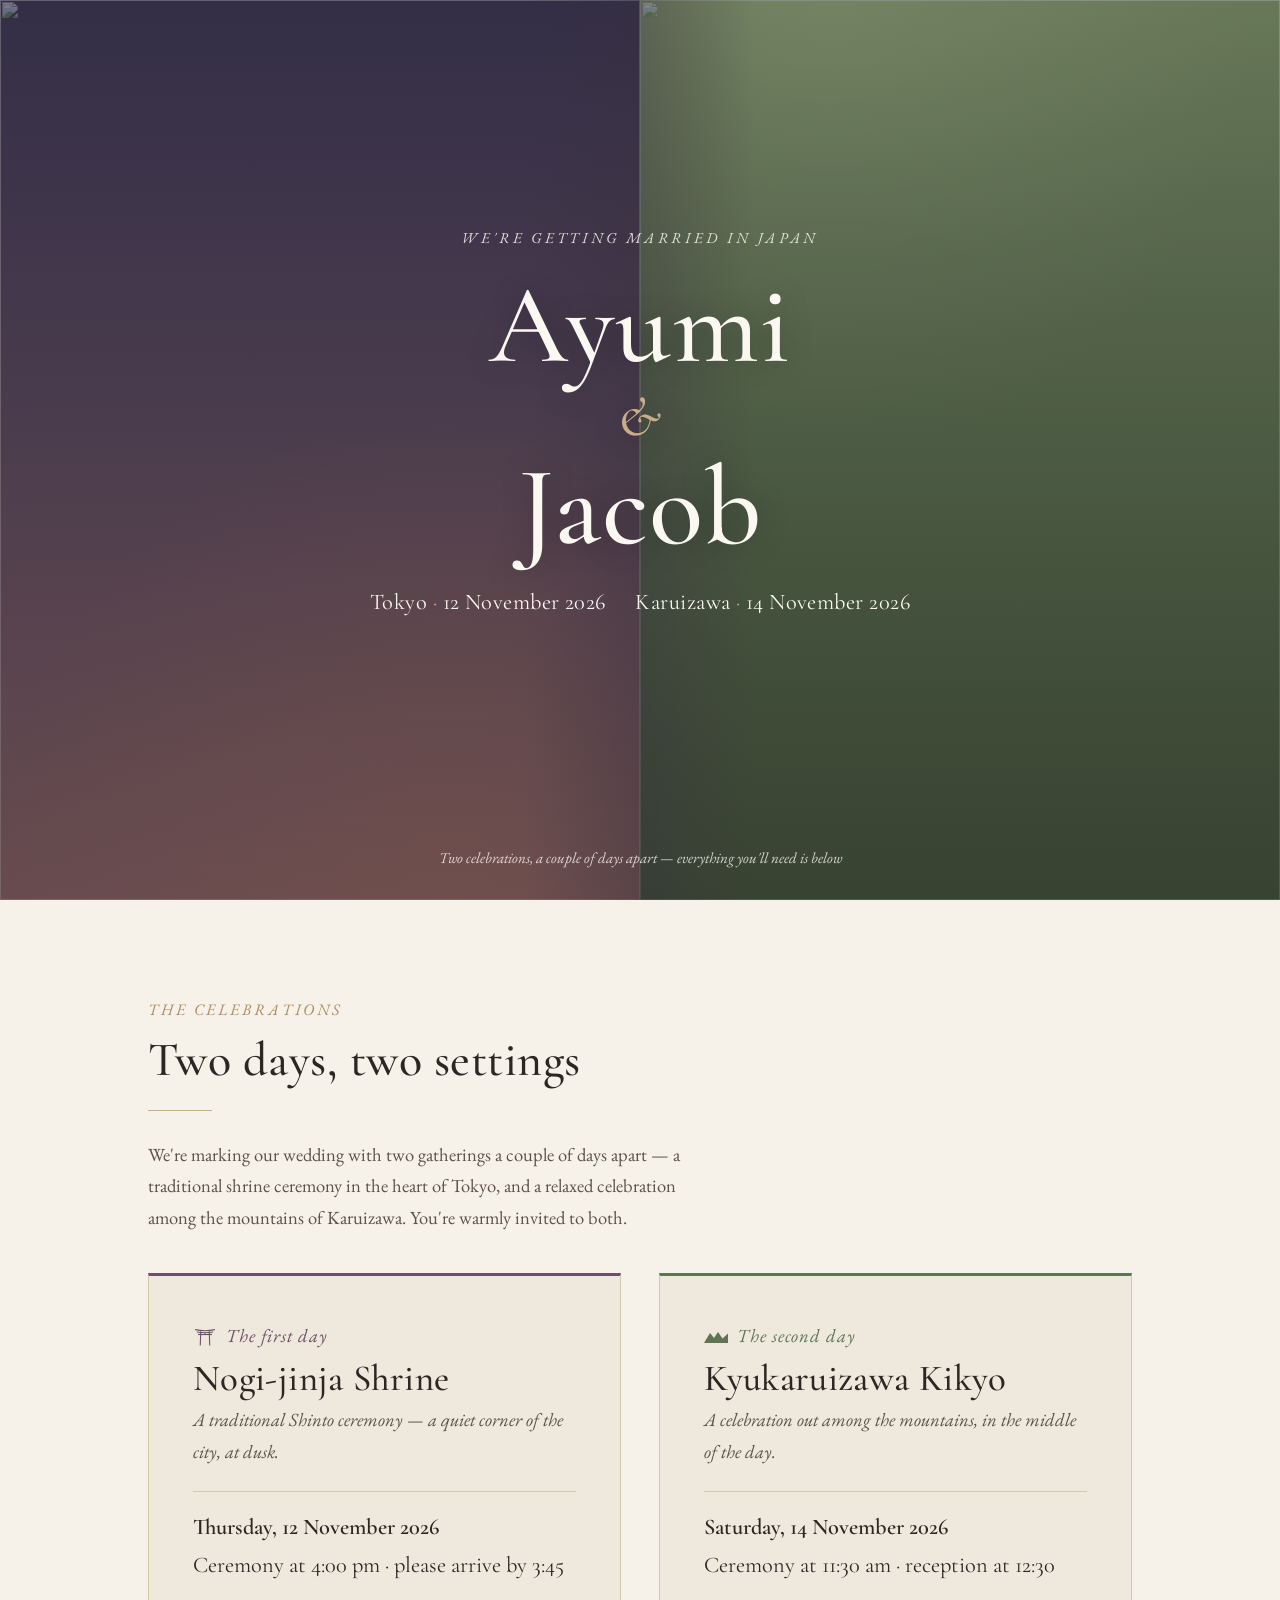
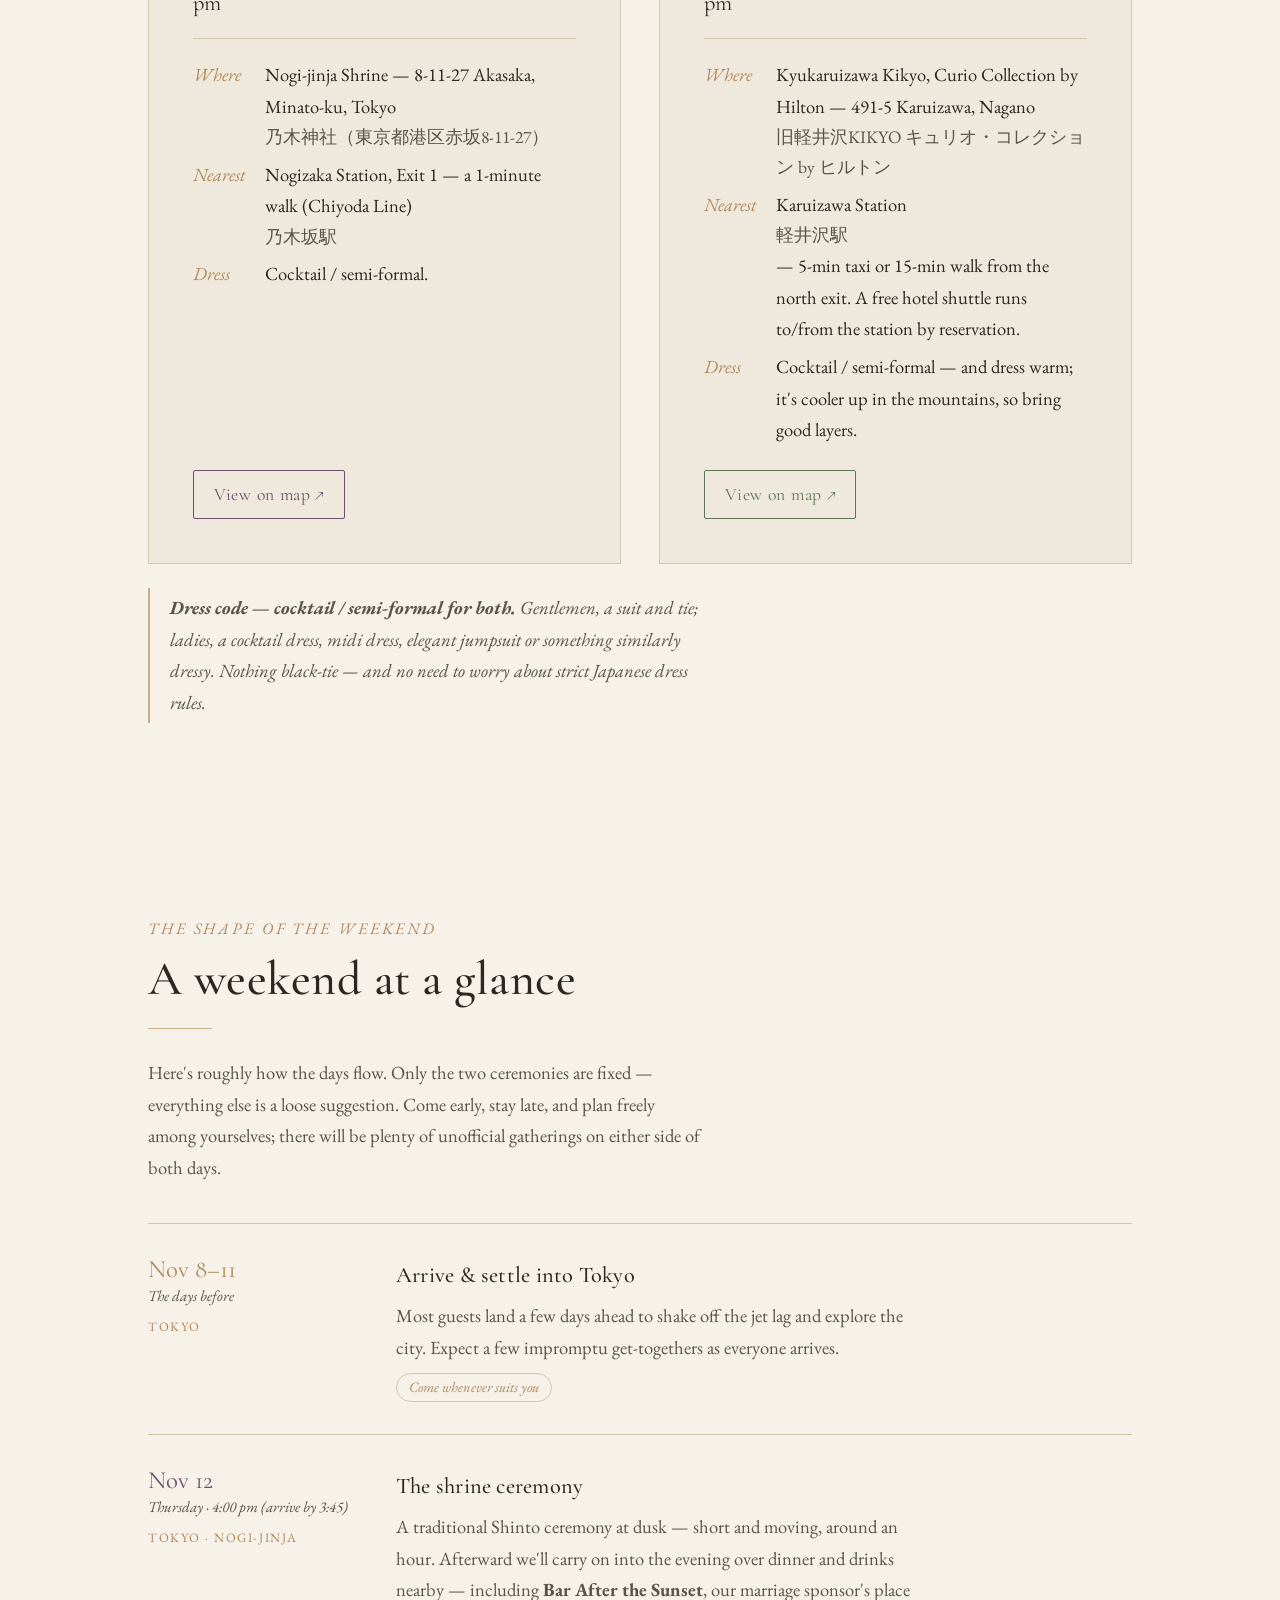
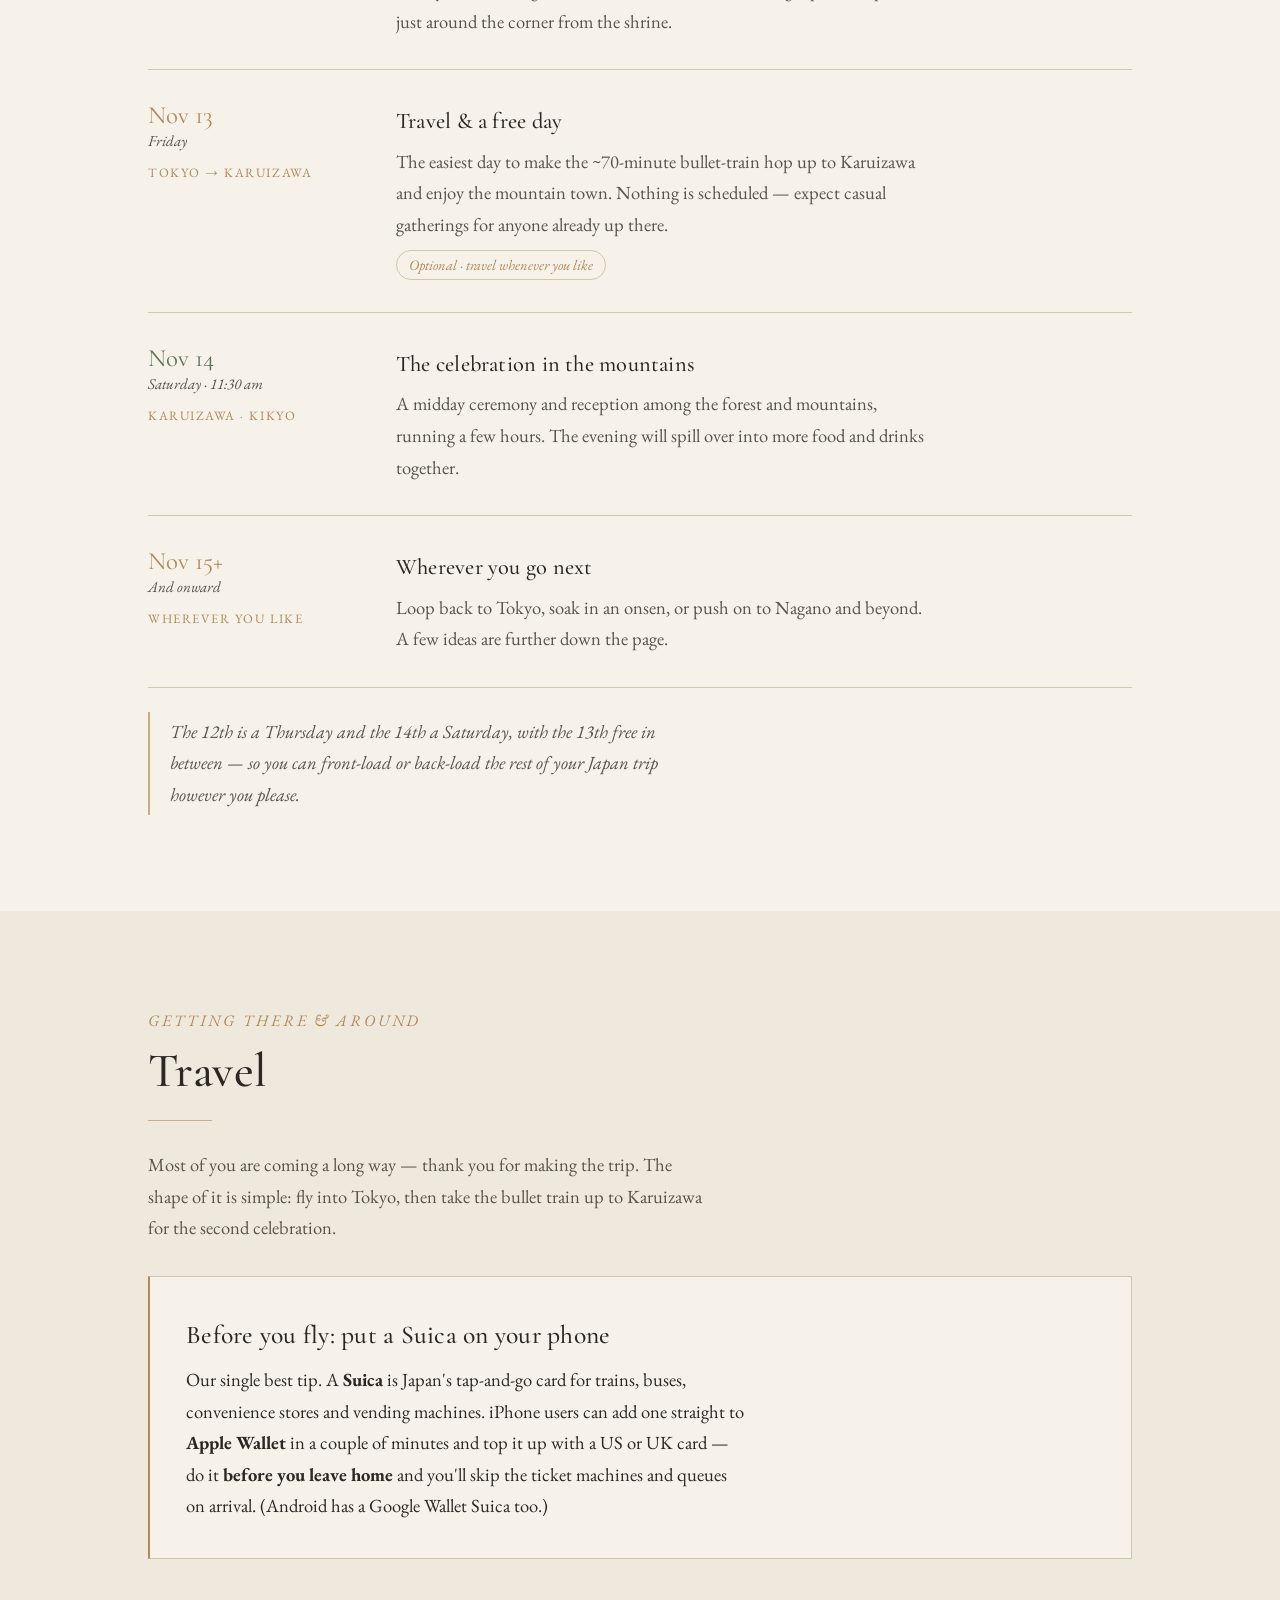
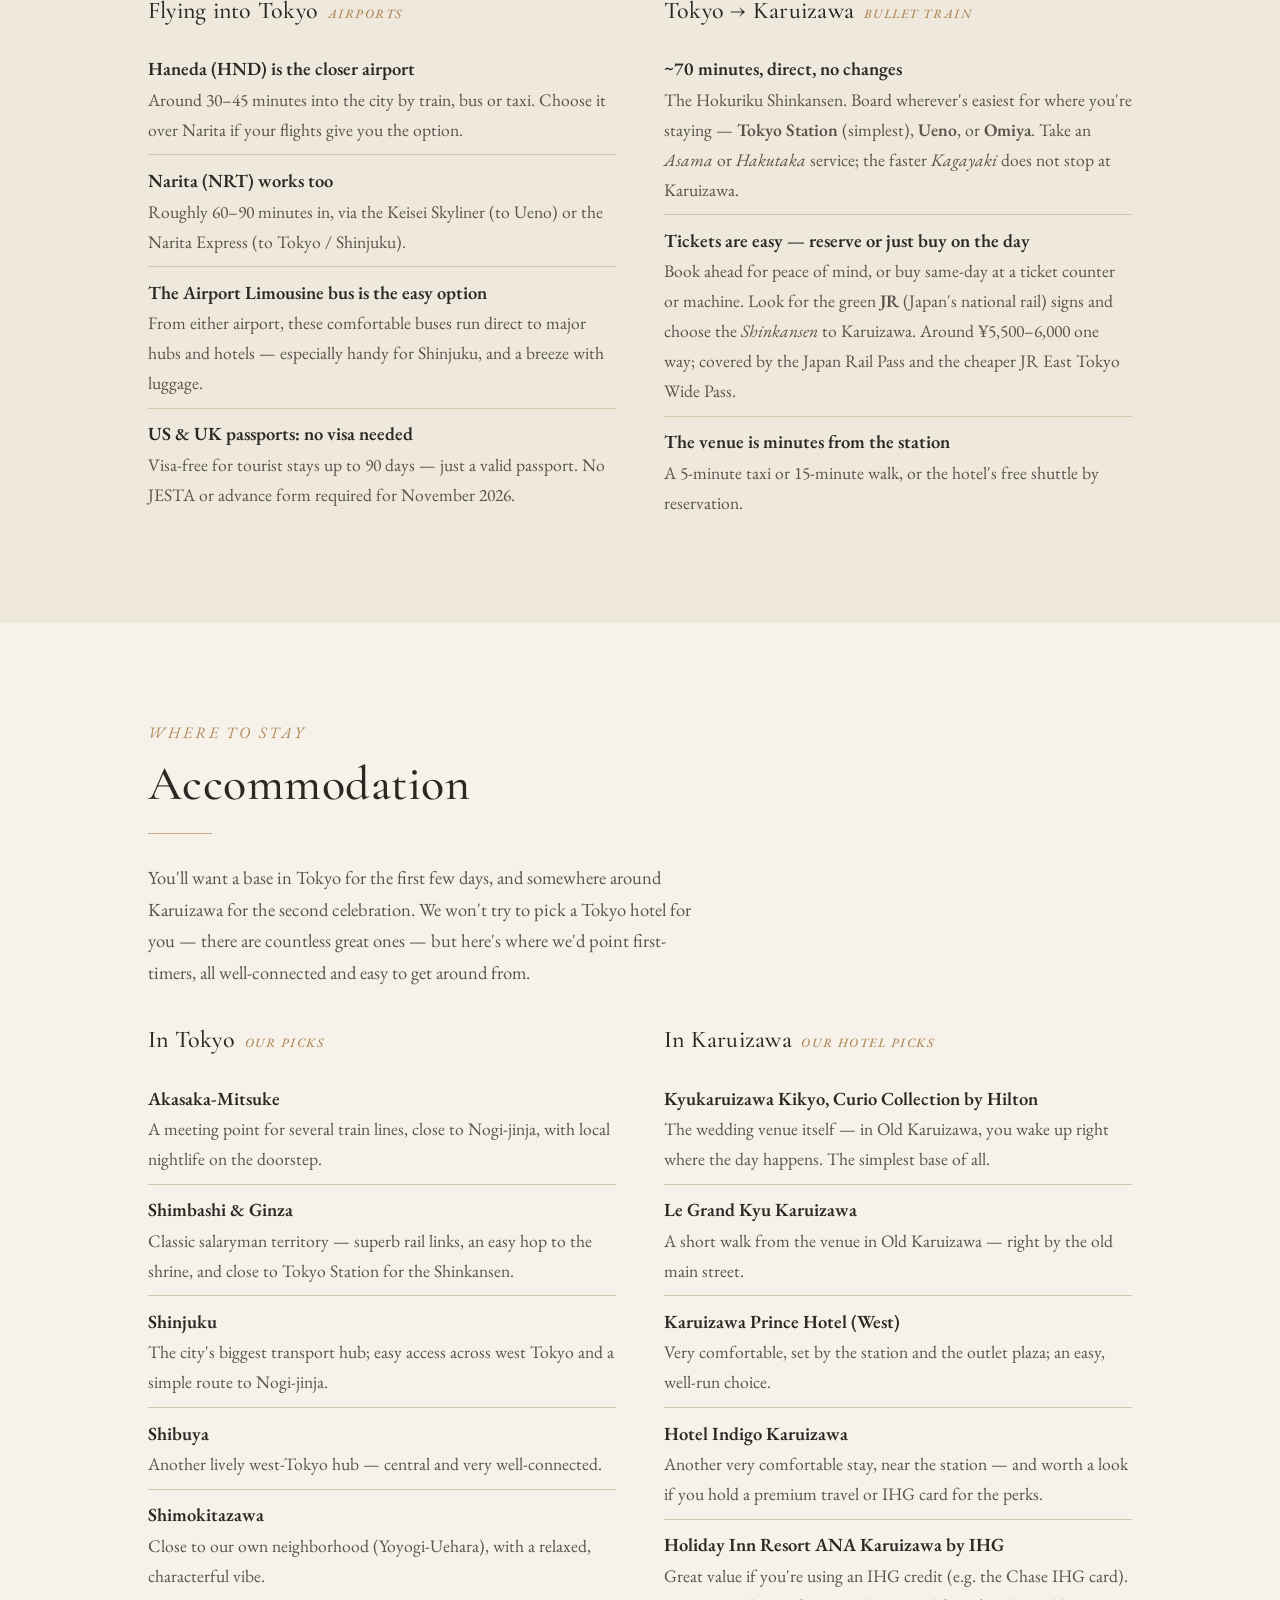
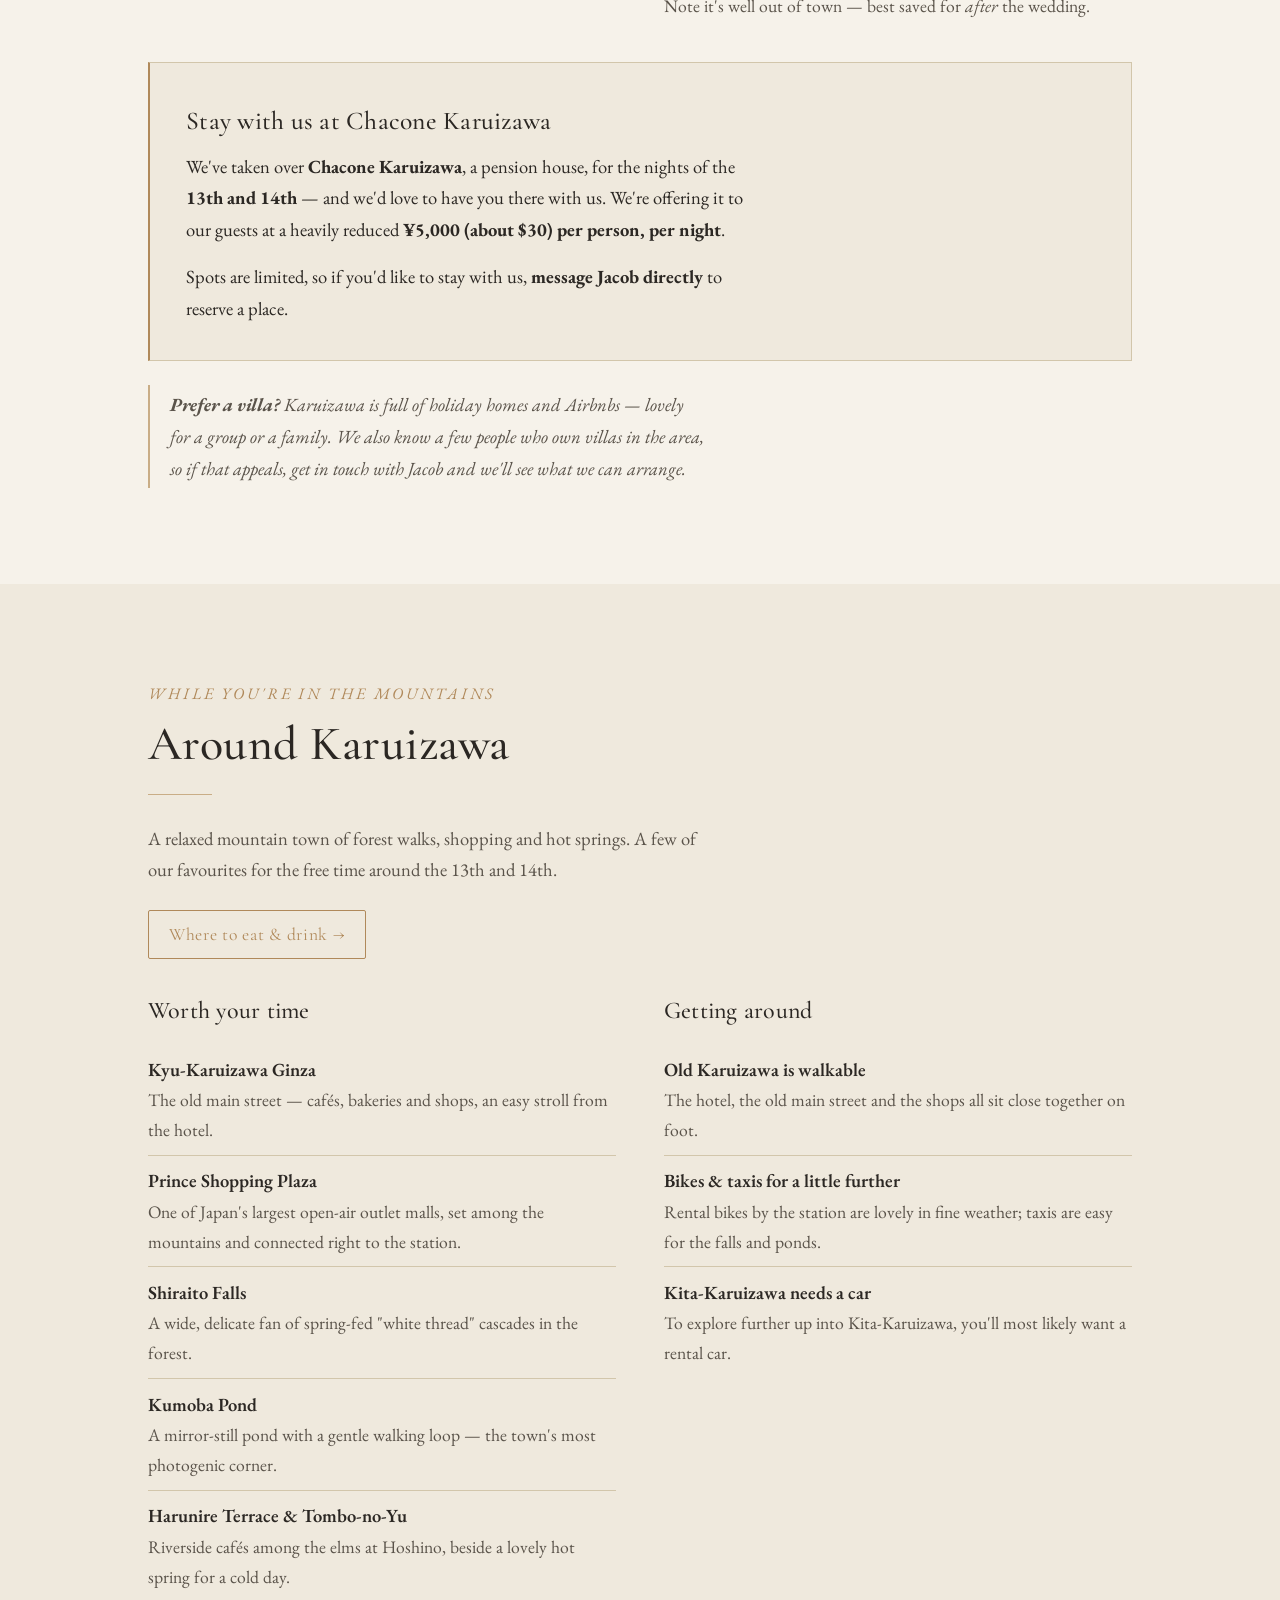
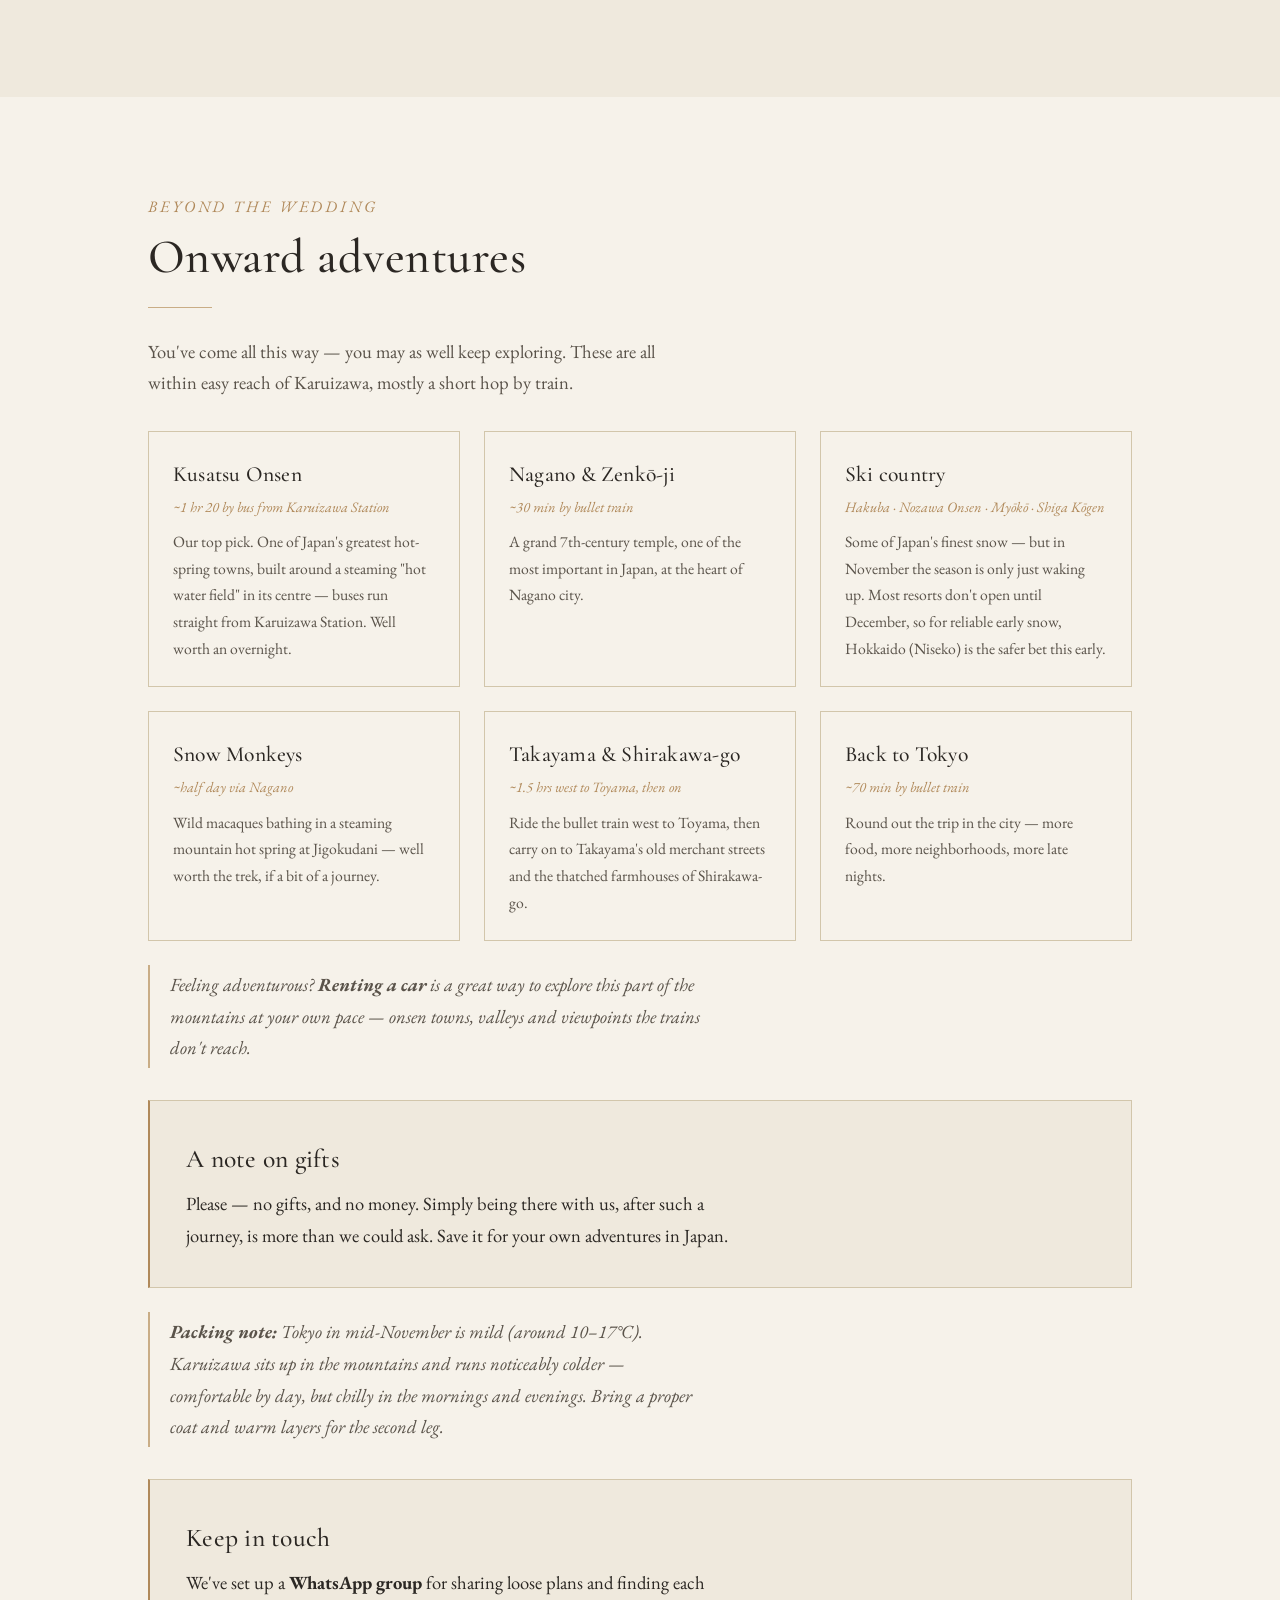
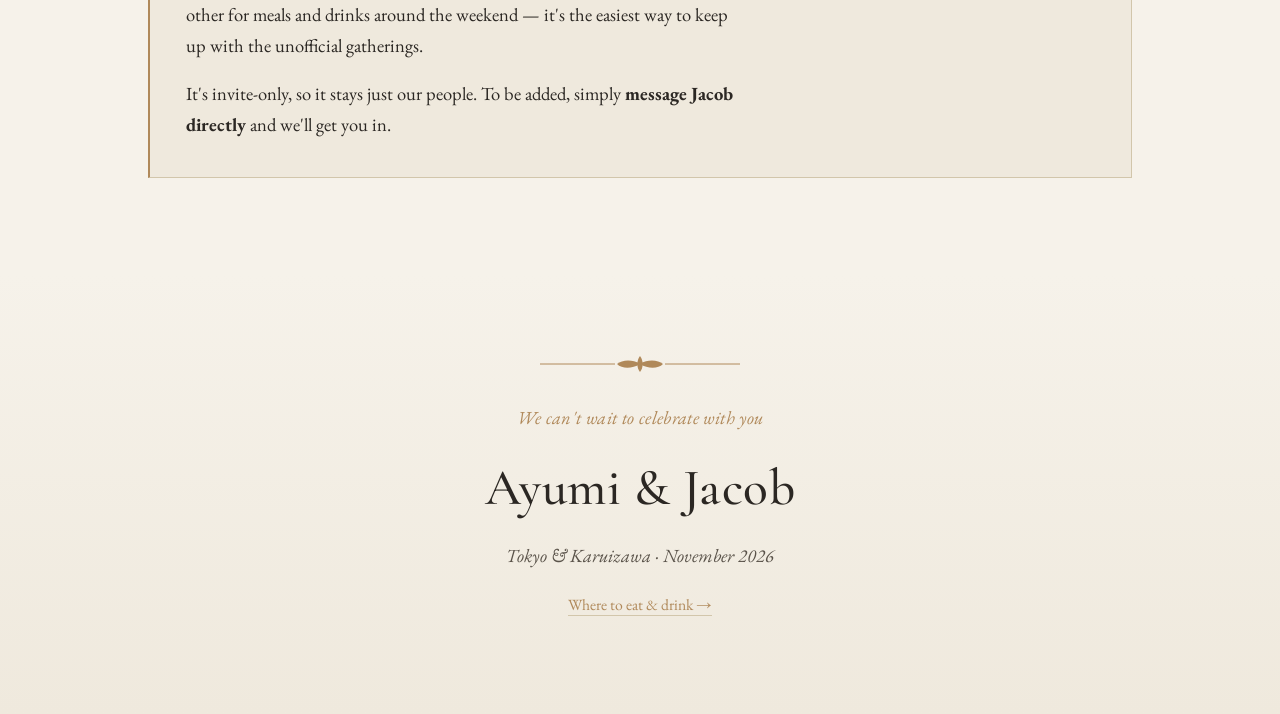
==== commit 58cf3d7e: "chore: continuing to iterate" ====
--- a/index.html
+++ b/index.html
@@ -22,8 +22,16 @@
   <!-- ============ HERO ============ -->
   <header class="hero">
     <div class="hero__panels" aria-hidden="true">
-      <div class="hero__panel hero__panel--dusk"></div>
-      <div class="hero__panel hero__panel--forest"></div>
+      <div class="hero__panel hero__panel--dusk">
+        <!-- Atmospheric mood image. When you have your OWN photo of Nogi-jinja at dusk,
+             swap the src below for e.g. src="images/nogi-dusk.jpg" -->
+        <img class="hero__photo" src="https://images.unsplash.com/photo-1549124151-844d2a02fe9a?q=70&amp;w=1600&amp;auto=format&amp;fit=crop" alt="" loading="eager" />
+      </div>
+      <div class="hero__panel hero__panel--forest">
+        <!-- Atmospheric mood image. Swap for your OWN Karuizawa photo when you have one,
+             e.g. src="images/karuizawa-forest.jpg" -->
+        <img class="hero__photo" src="https://images.unsplash.com/photo-1444724334165-e7050f2229a1?q=70&amp;w=1600&amp;auto=format&amp;fit=crop" alt="" loading="eager" />
+      </div>
     </div>
 
     <div class="hero__content">
@@ -35,7 +43,7 @@
       </div>
     </div>
 
-    <div class="hero__scroll">Two days, two celebrations — here's everything you'll need</div>
+    <div class="hero__scroll">Two celebrations, a couple of days apart — everything you'll need is below</div>
   </header>
 
   <!-- ============ THE CEREMONIES ============ -->
@@ -49,11 +57,13 @@
       <div class="events">
         <!-- Event 1 -->
         <article class="event event--dusk">
-          <p class="event__index">The first day</p>
+          <p class="event__index"><svg class="motif" viewBox="0 0 200 180" aria-hidden="true"><g fill="currentColor"><polygon points="60,52 69,52 65,170 56,170"/><polygon points="140,52 131,52 135,170 144,170"/><polygon points="42,74 158,74 158,84 42,84"/><rect x="96" y="60" width="8" height="15"/><path d="M32,55 Q100,66 168,55 L168,62 Q100,73 32,62 Z"/><path d="M18,34 Q100,52 182,34 L182,44 Q100,62 18,44 Z"/></g></svg>The first day</p>
           <h3 class="event__name">Nogi&#8209;jinja Shrine</h3>
-          <p class="event__theme">A traditional Shinto ceremony — an oasis in the city, at dusk.</p>
-
-          <p class="event__when"><strong>Thursday, 12 November 2026</strong><br />Ceremony at 4:00 pm</p>
+          <!-- Add your own photo of the shrine here later:
+          <div class="event__media"><img src="images/nogi-jinja.jpg" alt="Nogi-jinja shrine" /></div> -->
+          <p class="event__theme">A traditional Shinto ceremony — a quiet corner of the city, at dusk.</p>
+
+          <p class="event__when"><strong>Thursday, 12 November 2026</strong><br />Ceremony at 4:00 pm · please arrive by 3:45 pm</p>
 
           <dl class="details">
             <dt>Where</dt>
@@ -73,11 +83,13 @@
 
         <!-- Event 2 -->
         <article class="event event--forest">
-          <p class="event__index">The second day</p>
+          <p class="event__index"><svg class="motif" viewBox="0 0 240 140" aria-hidden="true"><path fill="currentColor" d="M0,140 L60,40 L100,90 L140,30 L185,95 L240,45 L240,140 Z"/></svg>The second day</p>
           <h3 class="event__name">Kyukaruizawa Kikyo</h3>
-          <p class="event__theme">A celebration in nature — among the mountains, in the middle of the day.</p>
-
-          <p class="event__when"><strong>Saturday, 14 November 2026</strong><br />Ceremony at 12:00 pm</p>
+          <!-- Add your own photo of the venue here later:
+          <div class="event__media"><img src="images/kikyo.jpg" alt="Kyukaruizawa Kikyo" /></div> -->
+          <p class="event__theme">A celebration out among the mountains, in the middle of the day.</p>
+
+          <p class="event__when"><strong>Saturday, 14 November 2026</strong><br />Ceremony at 11:30 am · reception at 12:30 pm</p>
 
           <dl class="details">
             <dt>Where</dt>
@@ -105,7 +117,7 @@
       <p class="eyebrow">The shape of the weekend</p>
       <h2 class="section-title">A weekend at a glance</h2>
       <hr class="rule" />
-      <p class="lead">Here's the natural rhythm of things. Only the two ceremonies are fixed — everything else is a loose suggestion. Come early, stay late, and plan freely among yourselves; there will be plenty of unofficial gatherings on either side of both days.</p>
+      <p class="lead">Here's roughly how the days flow. Only the two ceremonies are fixed — everything else is a loose suggestion. Come early, stay late, and plan freely among yourselves; there will be plenty of unofficial gatherings on either side of both days.</p>
 
       <div class="timeline">
         <div class="tl-row tl-row--gold">
@@ -124,7 +136,7 @@
         <div class="tl-row tl-row--dusk">
           <div class="tl-when">
             <div class="tl-date">Nov 12</div>
-            <div class="tl-day">Thursday · 4:00 pm</div>
+            <div class="tl-day">Thursday · 4:00 pm (arrive by 3:45)</div>
             <span class="tl-place">Tokyo · Nogi-jinja</span>
           </div>
           <div class="tl-what">
@@ -149,7 +161,7 @@
         <div class="tl-row tl-row--forest">
           <div class="tl-when">
             <div class="tl-date">Nov 14</div>
-            <div class="tl-day">Saturday · 12:00 pm</div>
+            <div class="tl-day">Saturday · 11:30 am</div>
             <span class="tl-place">Karuizawa · Kikyo</span>
           </div>
           <div class="tl-what">
@@ -165,7 +177,7 @@
             <span class="tl-place">Wherever you like</span>
           </div>
           <div class="tl-what">
-            <h3>Keep the adventure going</h3>
+            <h3>Wherever you go next</h3>
             <p>Loop back to Tokyo, soak in an onsen, or push on to Nagano and beyond. A few ideas are further down the page.</p>
           </div>
         </div>
@@ -232,8 +244,8 @@
         <div>
           <h3 class="place-title">In Karuizawa <span class="tag">Our hotel picks</span></h3>
           <ul class="clean">
-            <li><b>Kyukaruizawa Kikyo, Curio Collection by Hilton</b><span class="note">The wedding venue itself — stay where it all happens, in Old Karuizawa. The loveliest, most effortless base for the day.</span></li>
-            <li><b>Le Grand Kyu Karuizawa</b><span class="note">A short walk from the venue in Old Karuizawa — a lovely, convenient spot right by the old main street.</span></li>
+            <li><b>Kyukaruizawa Kikyo, Curio Collection by Hilton</b><span class="note">The wedding venue itself — in Old Karuizawa, you wake up right where the day happens. The simplest base of all.</span></li>
+            <li><b>Le Grand Kyu Karuizawa</b><span class="note">A short walk from the venue in Old Karuizawa — right by the old main street.</span></li>
             <li><b>Karuizawa Prince Hotel (West)</b><span class="note">Very comfortable, set by the station and the outlet plaza; an easy, well-run choice.</span></li>
             <li><b>Hotel Indigo Karuizawa</b><span class="note">Another very comfortable stay, near the station — and worth a look if you hold a premium travel or IHG card for the perks.</span></li>
             <li><b>Holiday Inn Resort ANA Karuizawa by IHG</b><span class="note">Great value if you're using an IHG credit (e.g. the Chase IHG card). Note it's well out of town — best saved for <em>after</em> the wedding.</span></li>
@@ -243,7 +255,7 @@
 
       <div class="feature">
         <h3>Stay with us at Chacone Karuizawa</h3>
-        <p>We've taken over <b>Chacone Karuizawa</b>, a pension house, for the nights of the <b>13th and 14th</b> — and we'd love to have you there with us. We're offering it to our guests at a deeply discounted <b>¥5,000 (about $30) per person, per night</b>.</p>
+        <p>We've taken over <b>Chacone Karuizawa</b>, a pension house, for the nights of the <b>13th and 14th</b> — and we'd love to have you there with us. We're offering it to our guests at a heavily reduced <b>¥5,000 (about $30) per person, per night</b>.</p>
         <p>Spots are limited, so if you'd like to stay with us, <b>message Jacob directly</b> to reserve a place.</p>
       </div>
 
@@ -265,7 +277,7 @@
         <div>
           <h3 class="place-title">Worth your time</h3>
           <ul class="clean">
-            <li><b>Kyu-Karuizawa Ginza</b><span class="note">The old main street and the heart of it all — cafés, bakeries and shops, an easy stroll from the hotel.</span></li>
+            <li><b>Kyu-Karuizawa Ginza</b><span class="note">The old main street — cafés, bakeries and shops, an easy stroll from the hotel.</span></li>
             <li><b>Prince Shopping Plaza</b><span class="note">One of Japan's largest open-air outlet malls, set among the mountains and connected right to the station.</span></li>
             <li><b>Shiraito Falls</b><span class="note">A wide, delicate fan of spring-fed "white thread" cascades in the forest.</span></li>
             <li><b>Kumoba Pond</b><span class="note">A mirror-still pond with a gentle walking loop — the town's most photogenic corner.</span></li>
@@ -311,7 +323,7 @@
         <div class="card">
           <h3>Snow Monkeys</h3>
           <p class="how">~half day via Nagano</p>
-          <p>Wild macaques bathing in a steaming mountain hot spring at Jigokudani — unforgettable, if a bit of a journey.</p>
+          <p>Wild macaques bathing in a steaming mountain hot spring at Jigokudani — well worth the trek, if a bit of a journey.</p>
         </div>
         <div class="card">
           <h3>Takayama &amp; Shirakawa-go</h3>
@@ -325,7 +337,7 @@
         </div>
       </div>
 
-      <p class="callout">Feeling adventurous? <b>Renting a car</b> is a wonderful way to roam this part of the mountains at your own pace — onsen towns, valleys and viewpoints the trains don't reach.</p>
+      <p class="callout">Feeling adventurous? <b>Renting a car</b> is a great way to explore this part of the mountains at your own pace — onsen towns, valleys and viewpoints the trains don't reach.</p>
 
       <div class="feature">
         <h3>A note on gifts</h3>
@@ -345,7 +357,7 @@
   <!-- ============ FOOTER ============ -->
   <footer>
     <div class="wrap">
-      <hr class="rule center" />
+      <svg class="motif motif--divider center" viewBox="0 0 200 20" aria-hidden="true"><g stroke="currentColor" stroke-width="1" fill="none"><line x1="0" y1="10" x2="75" y2="10"/><line x1="125" y1="10" x2="200" y2="10"/></g><g fill="currentColor"><path d="M100,2 C103.5,6 103.5,14 100,18 C96.5,14 96.5,6 100,2 Z"/><path d="M100,10 C92,5 82,6 77,10 C82,15 92,15 100,10 Z"/><path d="M100,10 C108,5 118,6 123,10 C118,15 108,15 100,10 Z"/></g></svg>
       <p class="eyebrow plain" style="text-align:center;">We can't wait to celebrate with you</p>
       <h2 class="footer__names">Ayumi &amp; Jacob</h2>
       <p class="footer__note">Tokyo &amp; Karuizawa · November 2026</p>
--- a/style.css
+++ b/style.css
@@ -6,7 +6,7 @@
   --ink-soft:   #5a534a;
   --gold:       #b0895a;
   --gold-soft:  #c9ad86;
-  --rule:       #d8cdb8;
+  --rule:       #d2c6ab;
 
   /* Event accents */
   --dusk:   #6b4f6b;   /* shrine — dusk in the city */
@@ -123,8 +123,8 @@
 }
 .hero__names .amp { display: block; font-style: italic; font-size: 0.5em; color: var(--gold-soft); margin: 0.15em 0; }
 .hero__meta {
-  margin-top: 1.75rem;
-  display: flex; gap: clamp(1rem, 4vw, 2.5rem); flex-wrap: wrap; justify-content: center;
+  margin-top: 1.25rem;
+  display: flex; gap: clamp(1rem, 3vw, 1.85rem); flex-wrap: wrap; justify-content: center;
   font-family: "Cormorant Garamond", serif; font-size: clamp(1.05rem, 2.5vw, 1.4rem);
   letter-spacing: 0.02em;
 }
@@ -279,7 +279,7 @@
 /* highlighted callout box (Chacone, gifts) */
 .feature {
   margin-top: 2rem; padding: clamp(1.5rem, 4vw, 2.25rem);
-  background: var(--cream); border: 1px solid var(--gold-soft); border-left: 3px solid var(--gold);
+  background: var(--cream-deep); border: 1px solid var(--rule); border-left: 2px solid var(--gold);
 }
 .band--alt .feature { background: var(--cream); }
 .feature h3 { font-size: 1.6rem; margin-bottom: 0.5rem; }
@@ -300,6 +300,37 @@
 .spotlight .role { font-style: italic; color: var(--dusk); margin-bottom: 0.35rem; }
 .spotlight h3 { font-size: 1.7rem; margin-bottom: 0.5rem; }
 
+/* ============ Decorative SVG motifs & hero photos ============ */
+.motif { display: block; }
+
+/* Hero atmospheric photos — sit behind the colour tint and dark wash */
+.hero__panel { overflow: hidden; display: flex; align-items: flex-end; justify-content: center; }
+.hero__photo { position: absolute; inset: 0; width: 100%; height: 100%; object-fit: cover; z-index: 0; }
+.hero__panel::after { content: ""; position: absolute; inset: 0; z-index: 1; }
+.hero__panel--dusk::after   { background: linear-gradient(180deg, rgba(53,48,74,0.58), rgba(125,90,95,0.55)); }
+.hero__panel--forest::after { background: linear-gradient(180deg, rgba(95,115,85,0.46), rgba(63,77,56,0.64)); }
+.hero__panel--forest .hero__photo { object-position: center 38%; }
+
+/* Feather the seam so the two panels read as one atmospheric field */
+.hero__panels::before {
+  content: ""; position: absolute; inset: 0; z-index: 3; pointer-events: none;
+  background: linear-gradient(90deg, transparent 41%, rgba(56,48,62,0.34) 50%, transparent 59%);
+}
+
+/* Small motif beside each event-card index label */
+.event__index { display: flex; align-items: center; gap: 0.55rem; }
+.event__index .motif { width: 24px; height: auto; flex: 0 0 auto; }
+.event--dusk   .event__index .motif { color: var(--dusk); }
+.event--forest .event__index .motif { color: var(--forest); }
+
+/* Botanical divider (footers) */
+.motif--divider { width: 200px; height: 20px; margin: 0 0 1.75rem; color: var(--gold); }
+.motif--divider.center { margin-inline: auto; }
+
+/* Optional slots for the couple's own venue photos */
+.event__media { margin: 0 0 1.25rem; aspect-ratio: 16 / 10; overflow: hidden; border: 1px solid var(--rule); }
+.event__media img { width: 100%; height: 100%; object-fit: cover; display: block; }
+
 /* ============ Responsive ============ */
 @media (max-width: 900px) {
   .onward { grid-template-columns: repeat(2, 1fr); }
@@ -307,9 +338,25 @@
 @media (max-width: 760px) {
   .events, .cols { grid-template-columns: 1fr; }
   .onward { grid-template-columns: 1fr; }
-  .hero__panels { grid-template-columns: 1fr; grid-template-rows: 1fr 1fr; }
+  .hero__panels { grid-template-columns: 1fr; grid-template-rows: 1.3fr 0.7fr; }
+  .hero__panels::before { background: linear-gradient(180deg, transparent 44%, rgba(56,48,62,0.32) 52%, transparent 62%); }
   .tl-row { grid-template-columns: 1fr; gap: 0.5rem; }
   .tl-when { padding-bottom: 0.25rem; }
+  .topbar { flex-wrap: wrap; gap: 0.3rem 1rem; }
+  .topbar a, .footer__links a { display: inline-block; padding-block: 6px; }
+  .place-title { flex-wrap: wrap; }
+}
+
+@media (max-width: 560px) {
+  ul.clean li { padding: 0.85rem 0; }
+  ul.clean li a { display: inline-block; padding-block: 2px; }
+  dl.details { grid-template-columns: 1fr; gap: 0; }
+  dl.details dt { margin-top: 0.9rem; }
+  dl.details dt:first-child { margin-top: 0; }
+  dl.details dd { margin-bottom: 0.2rem; overflow-wrap: anywhere; }
+  .event, .spotlight, .feature { padding: 1.5rem; }
+  .spotlight h3, .feature h3 { font-size: 1.4rem; }
+  .event__when { font-size: 1.25rem; }
 }
 
 /* Respect reduced motion */
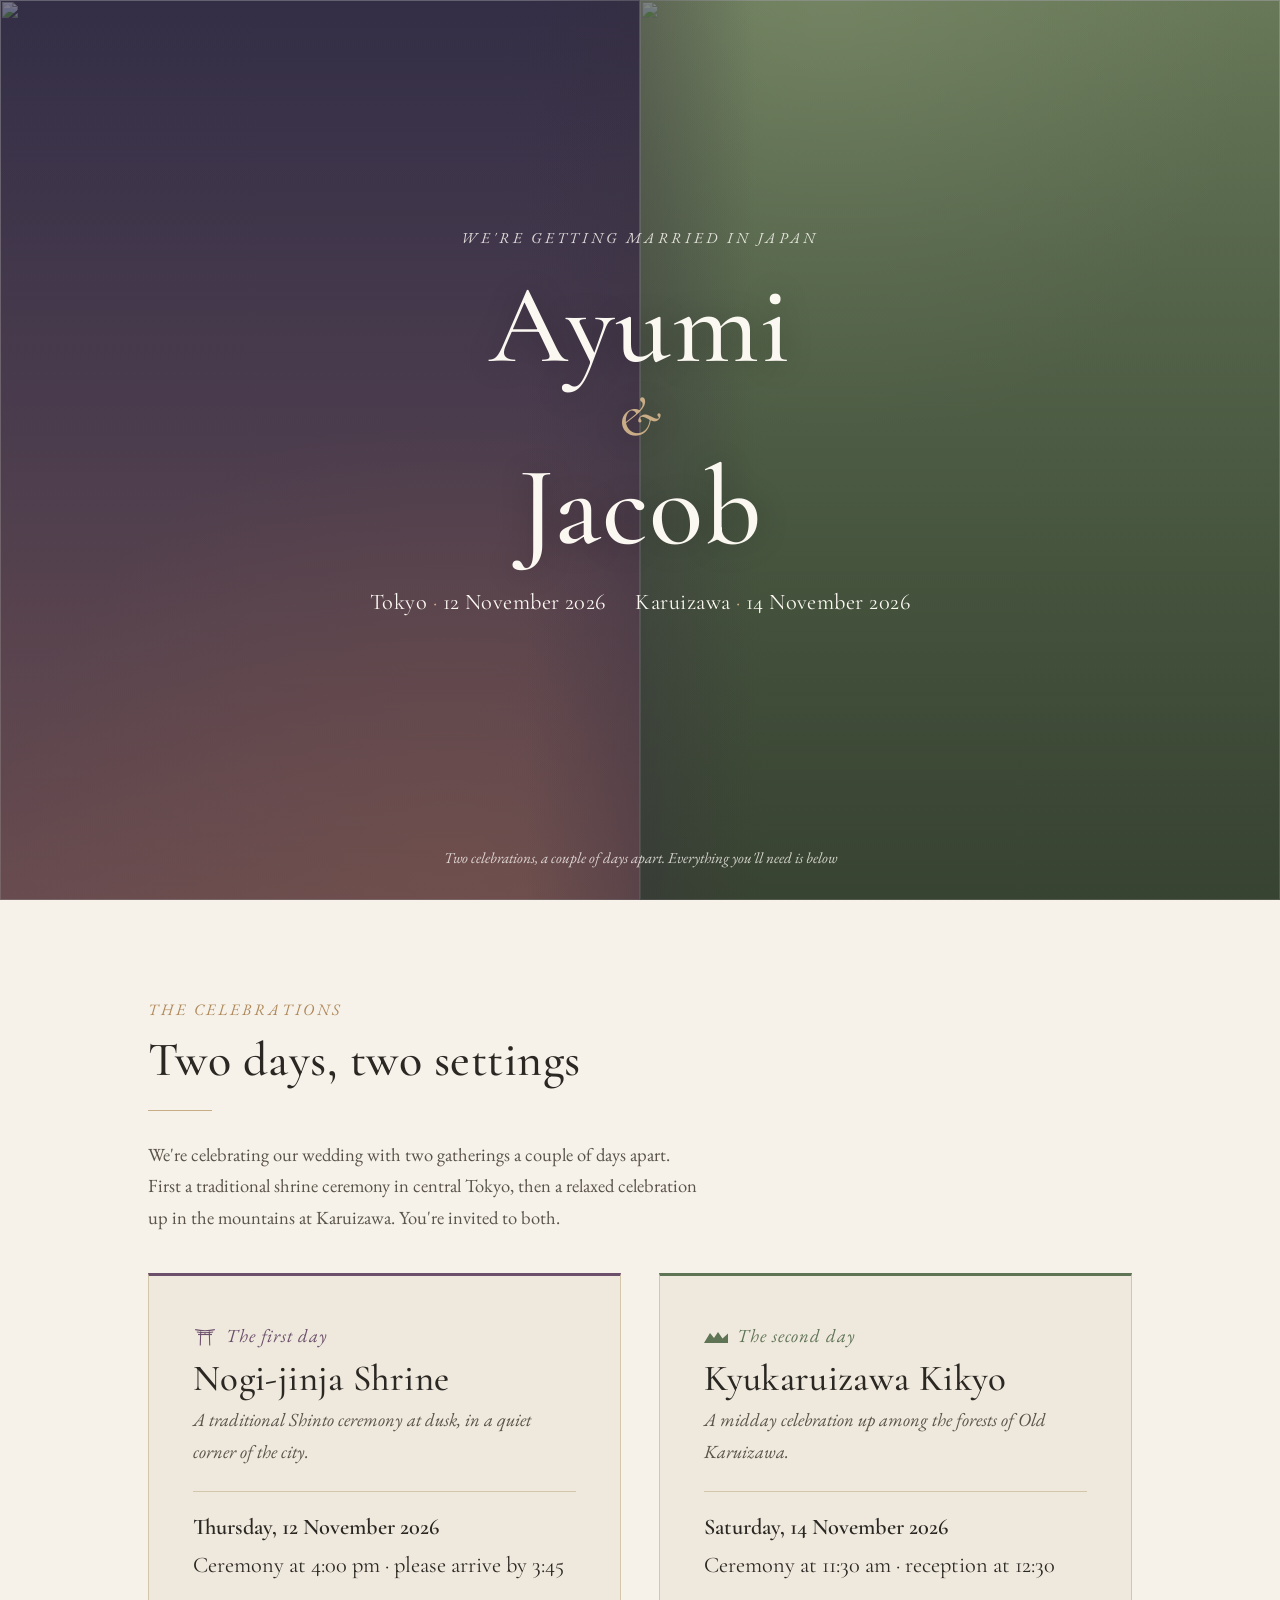
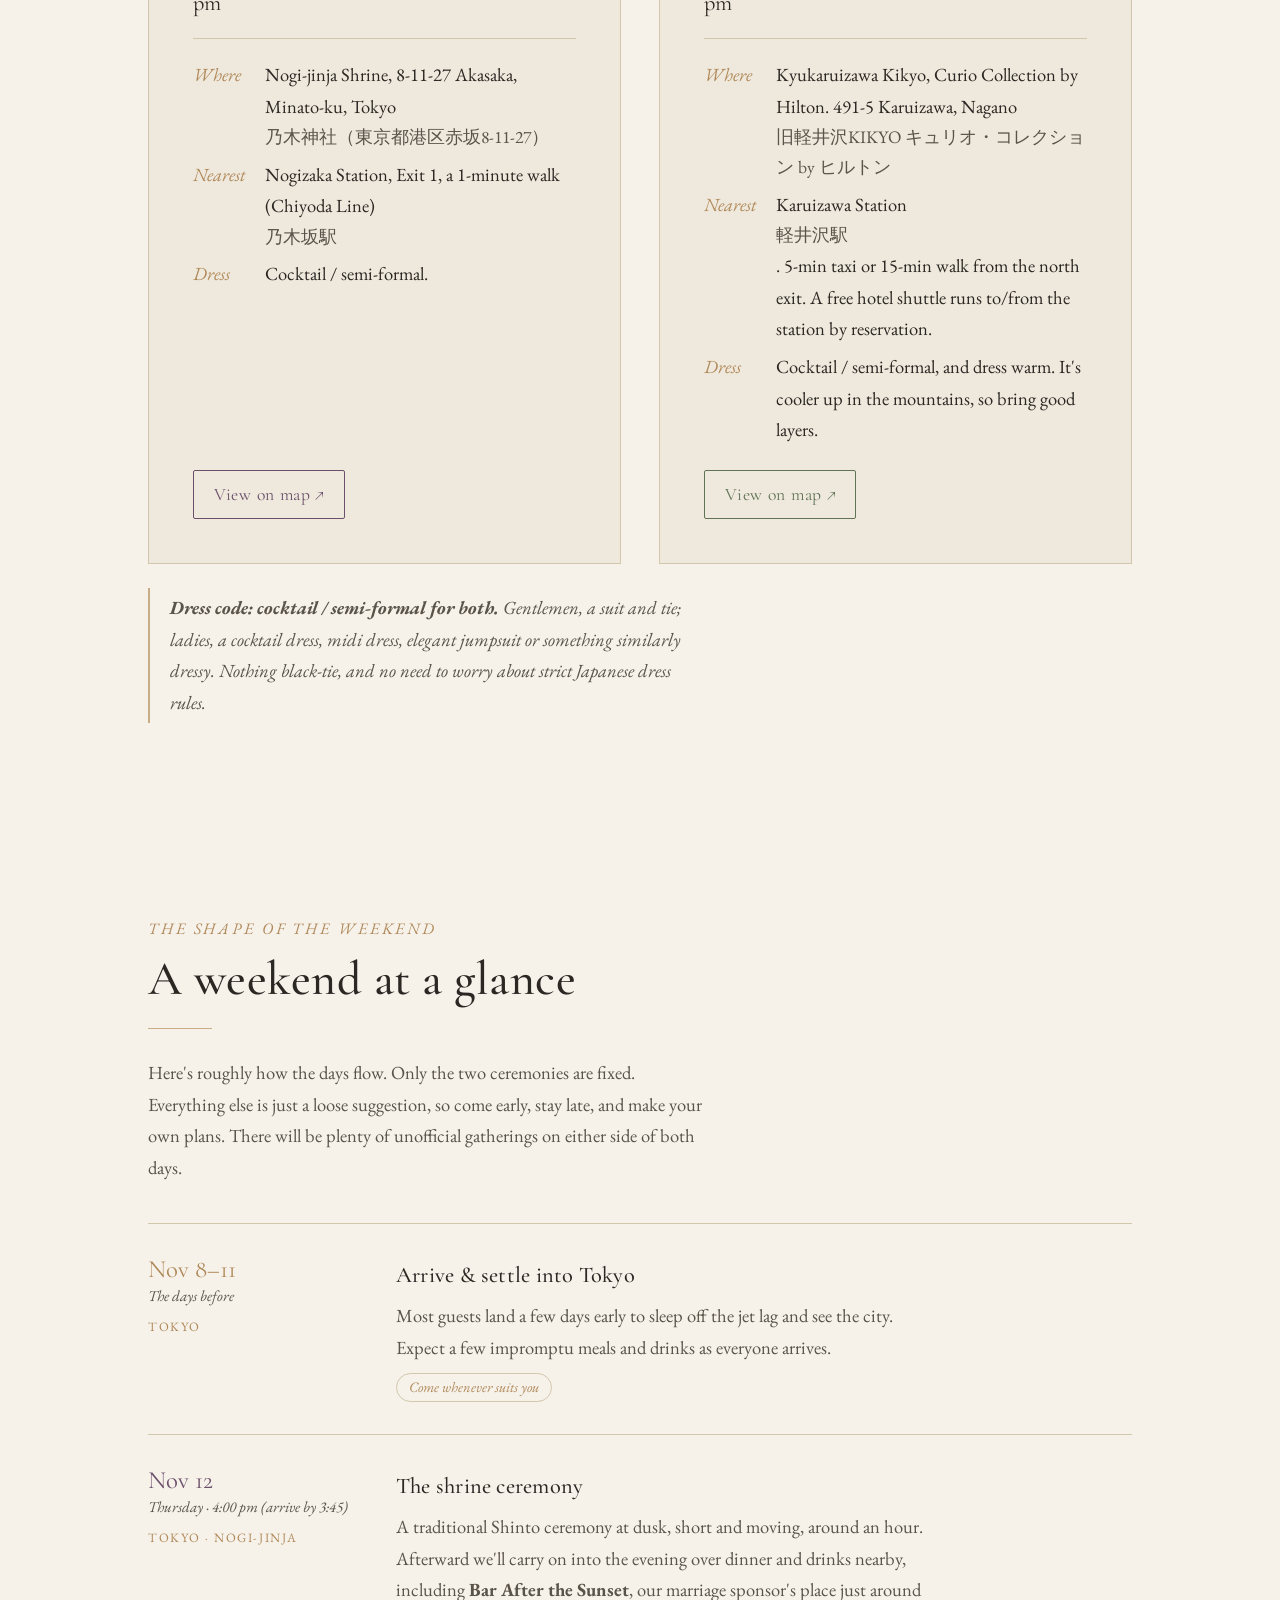
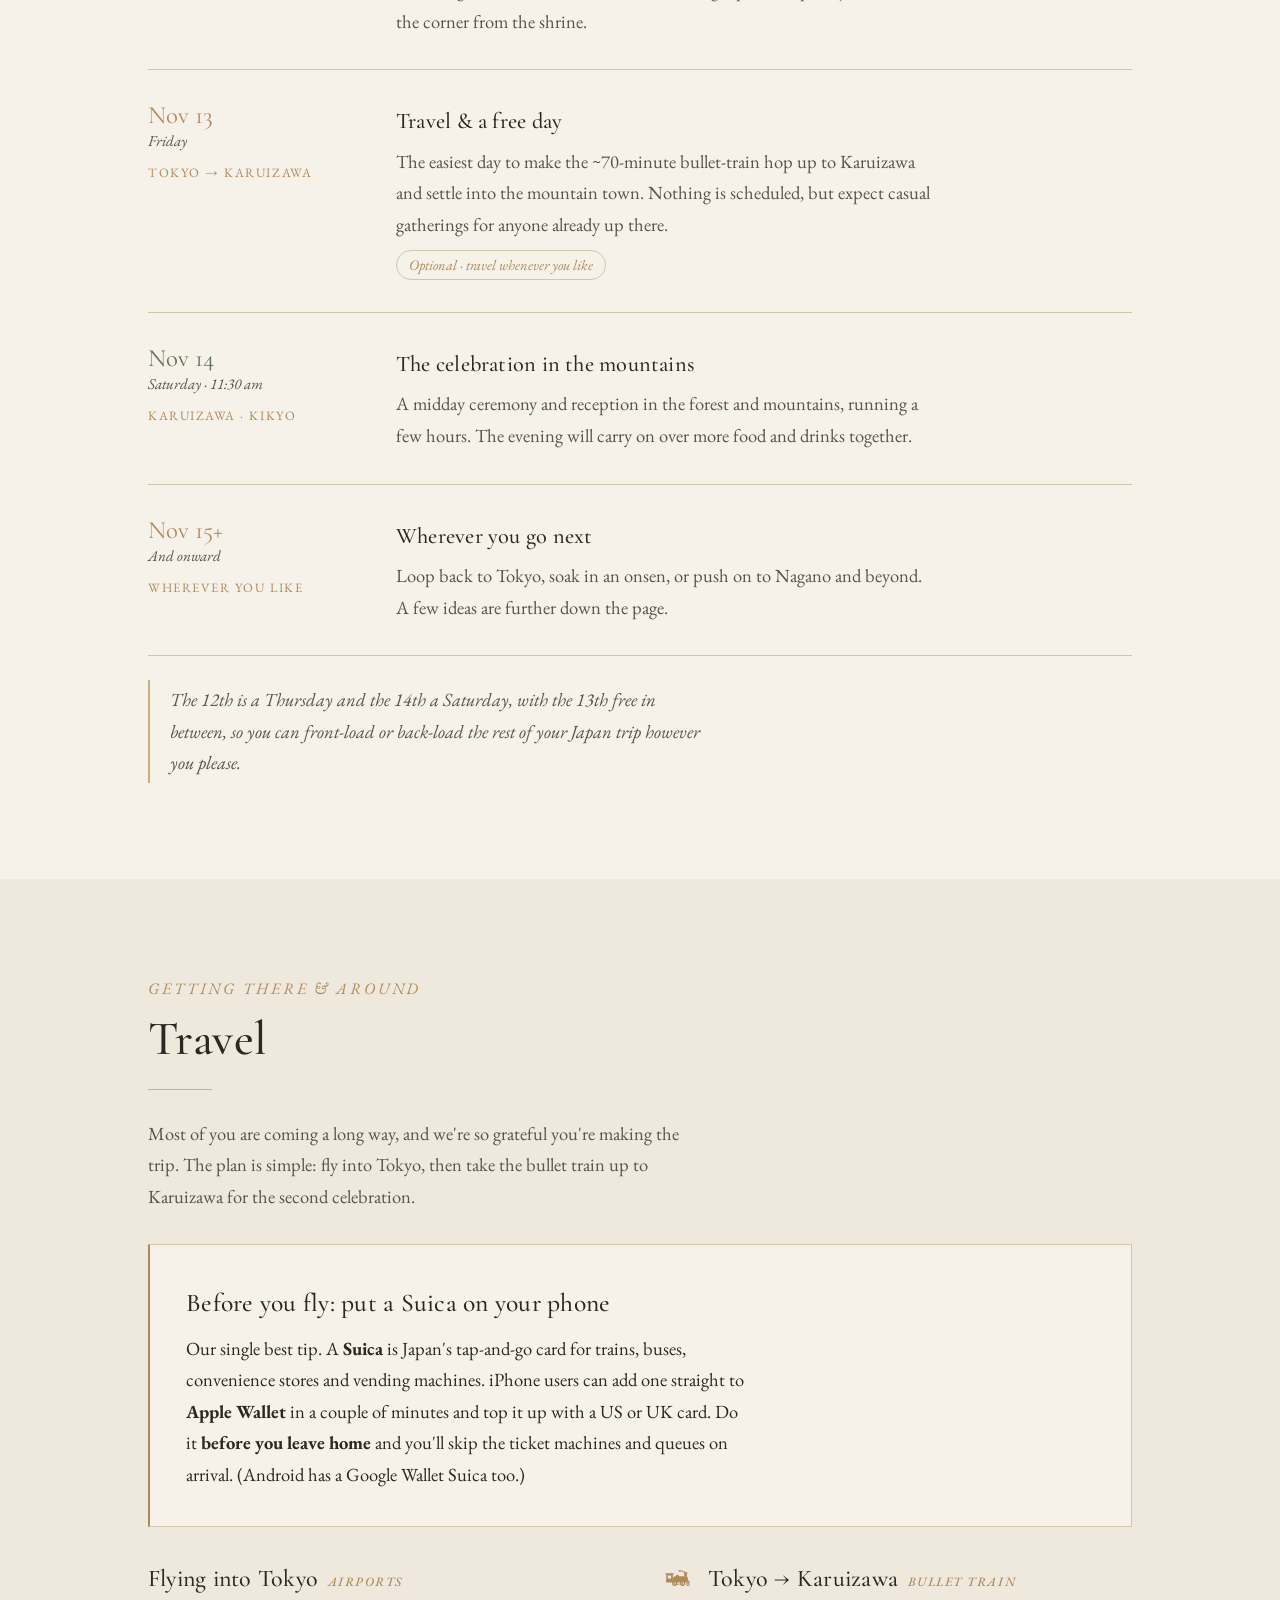
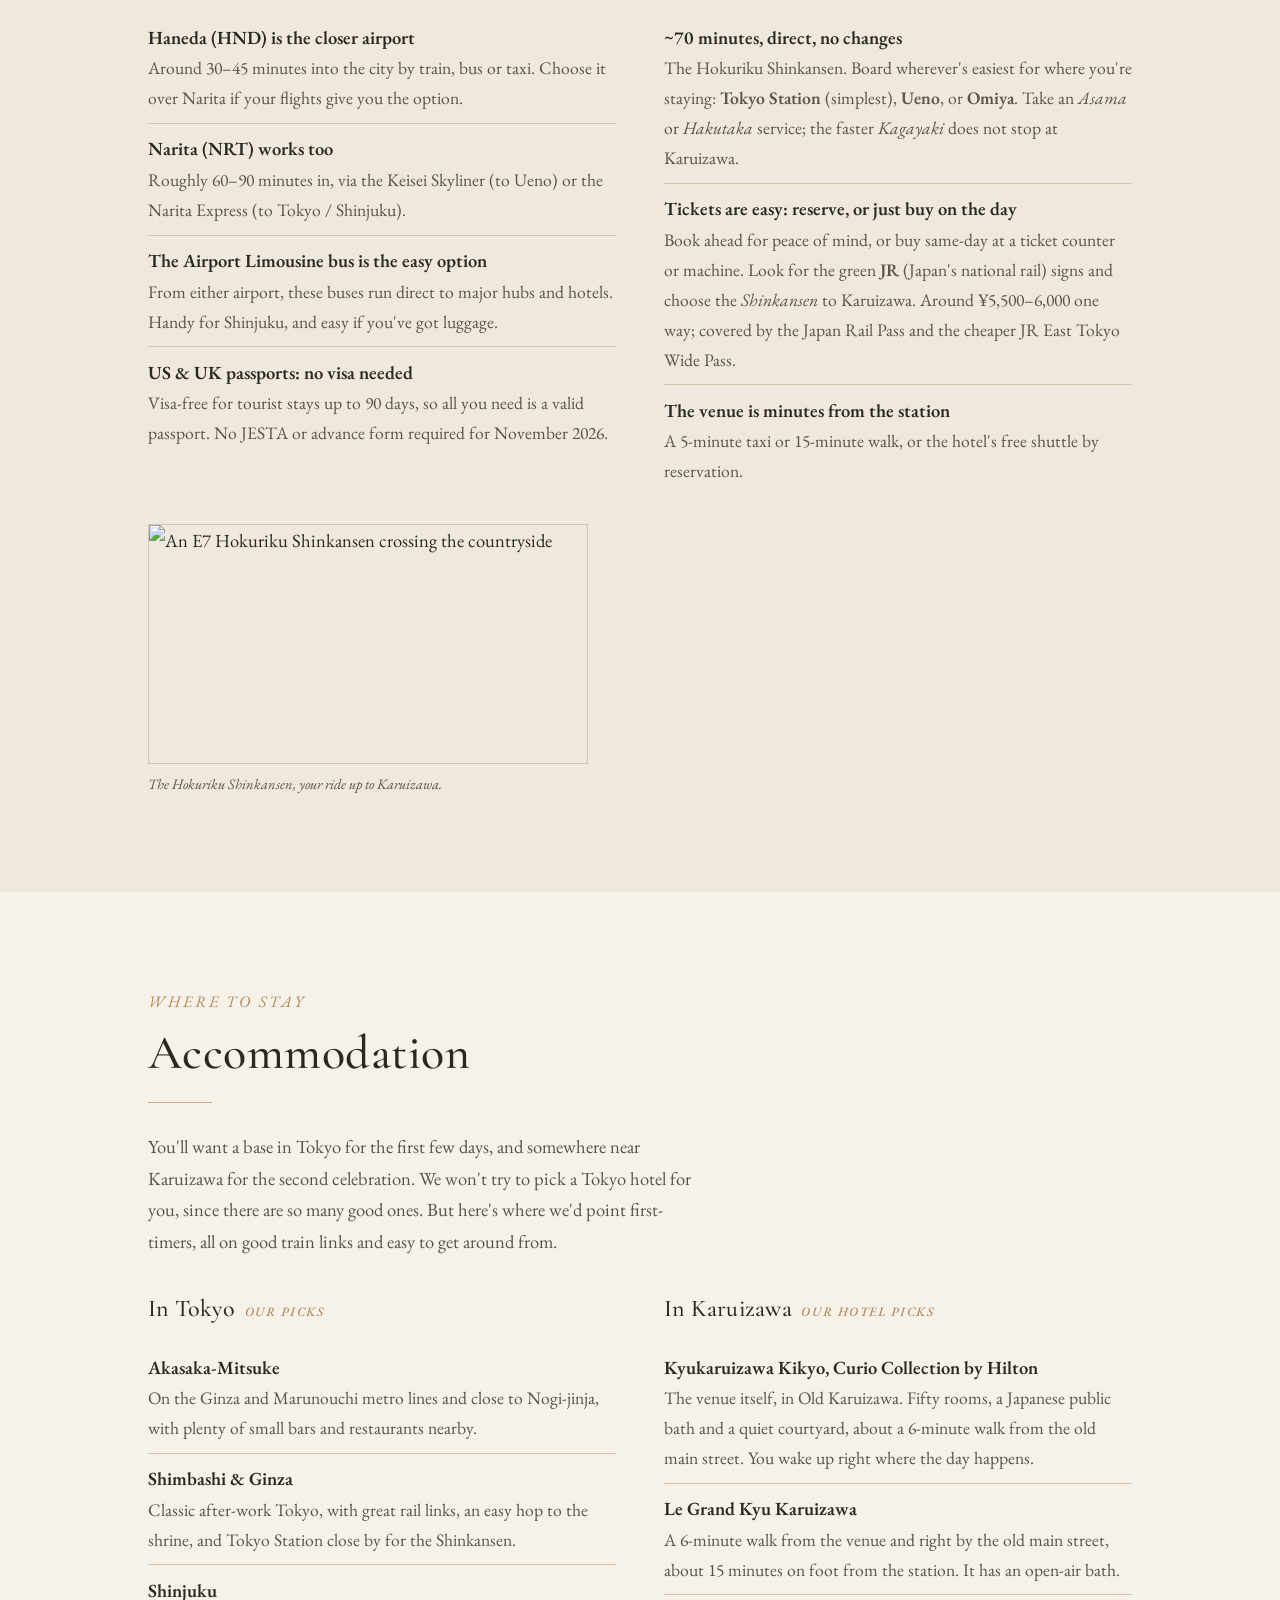
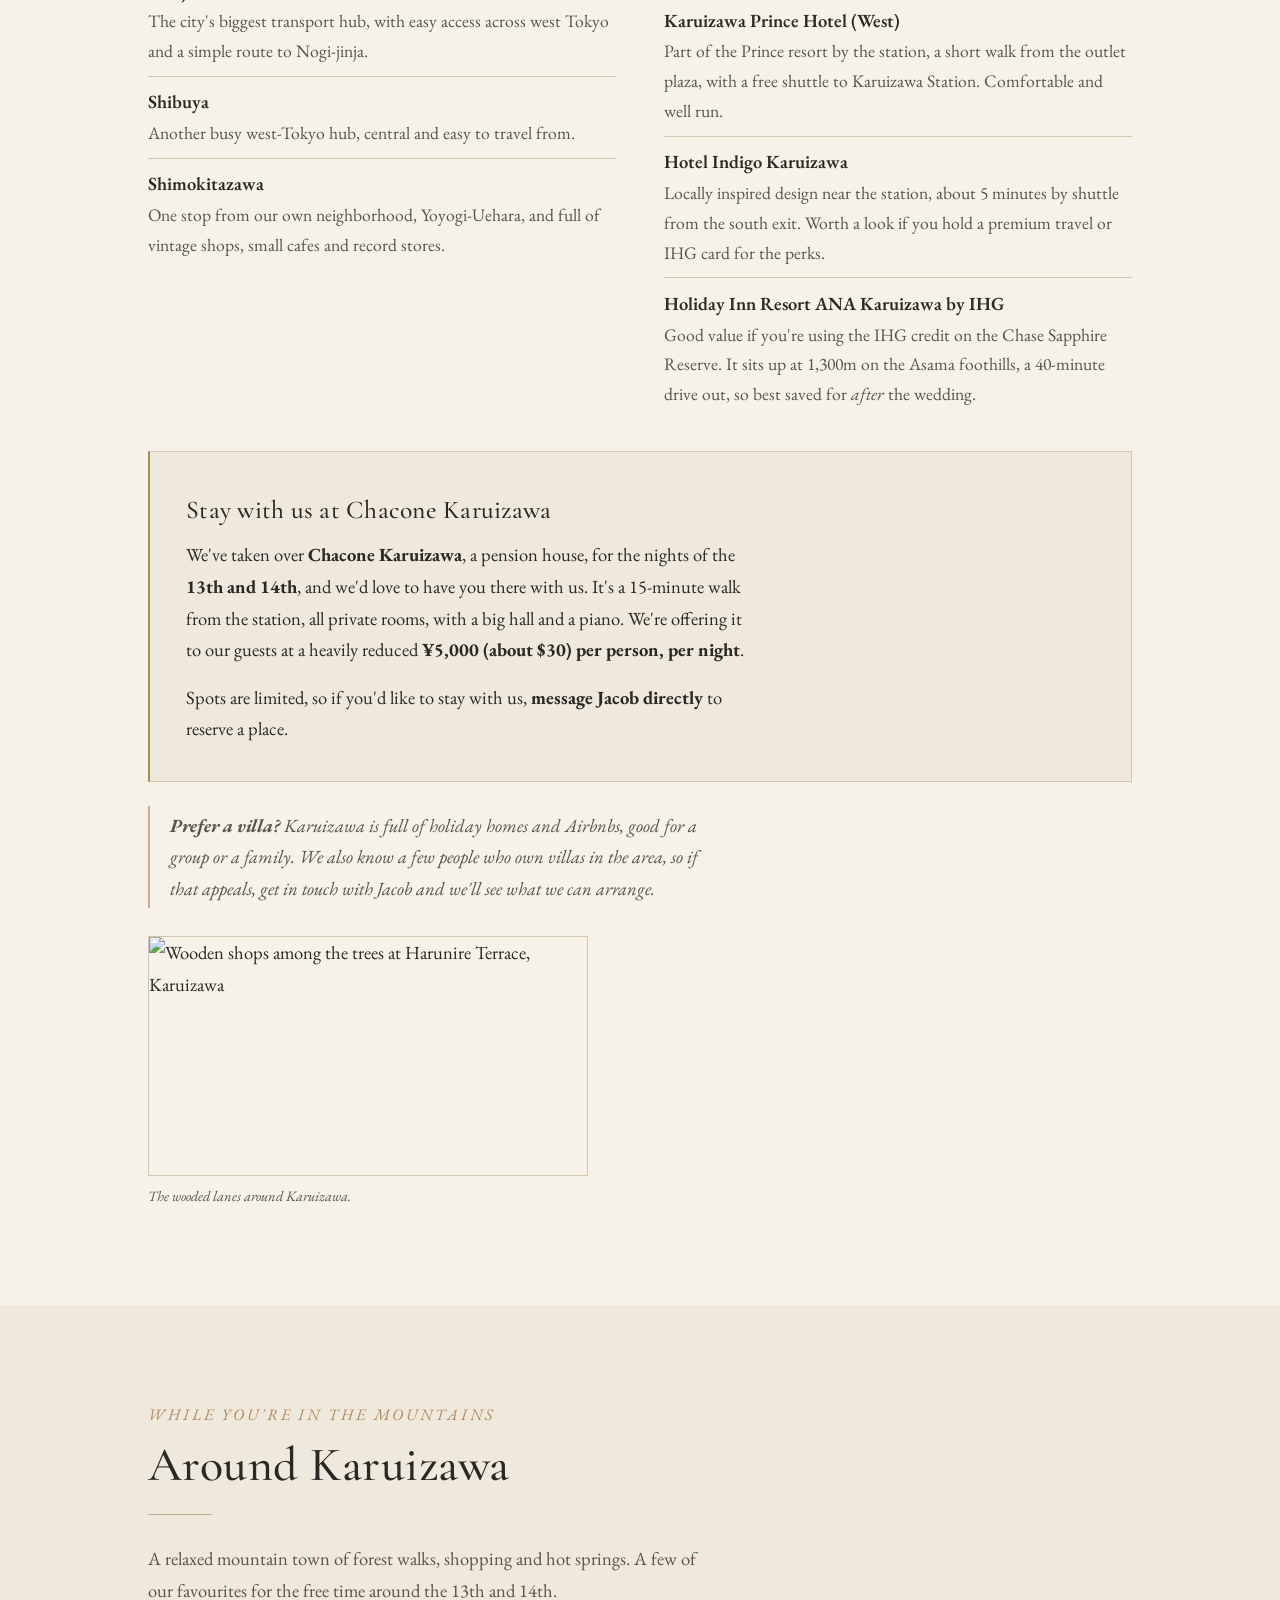
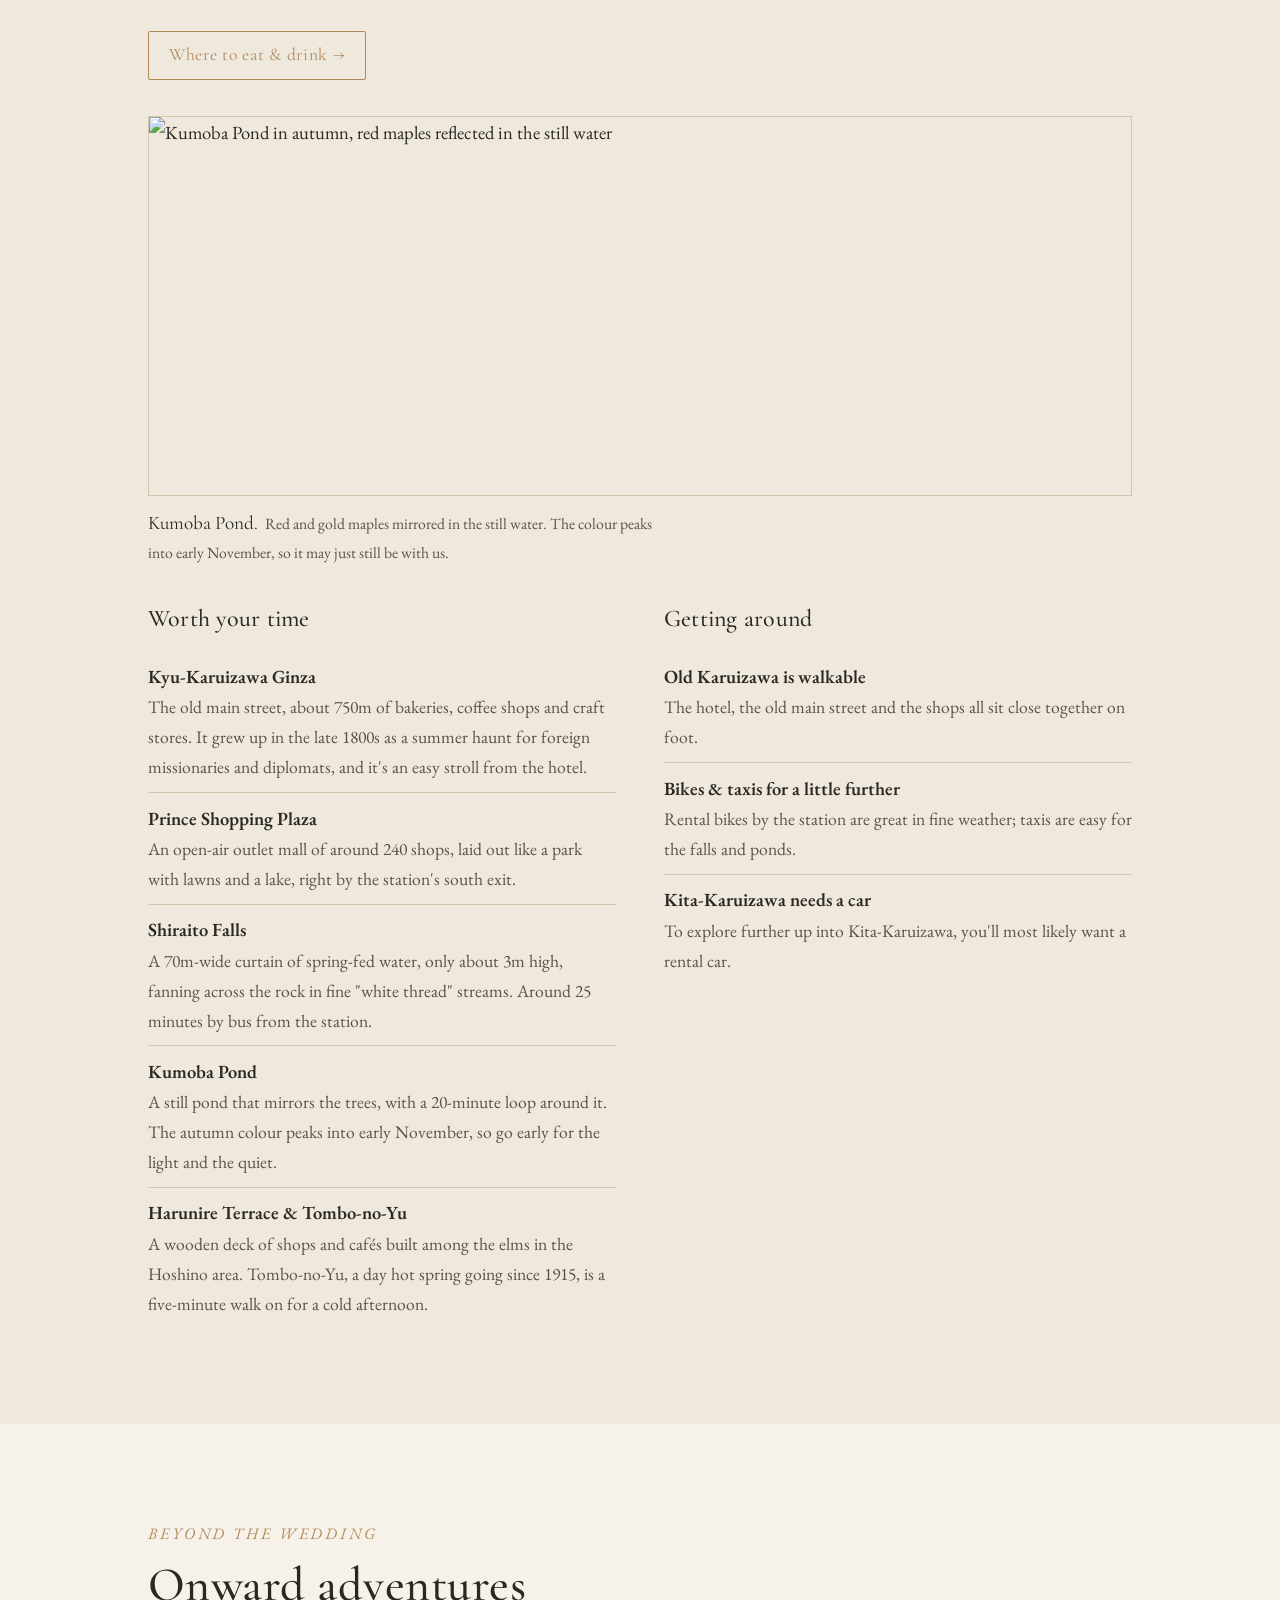
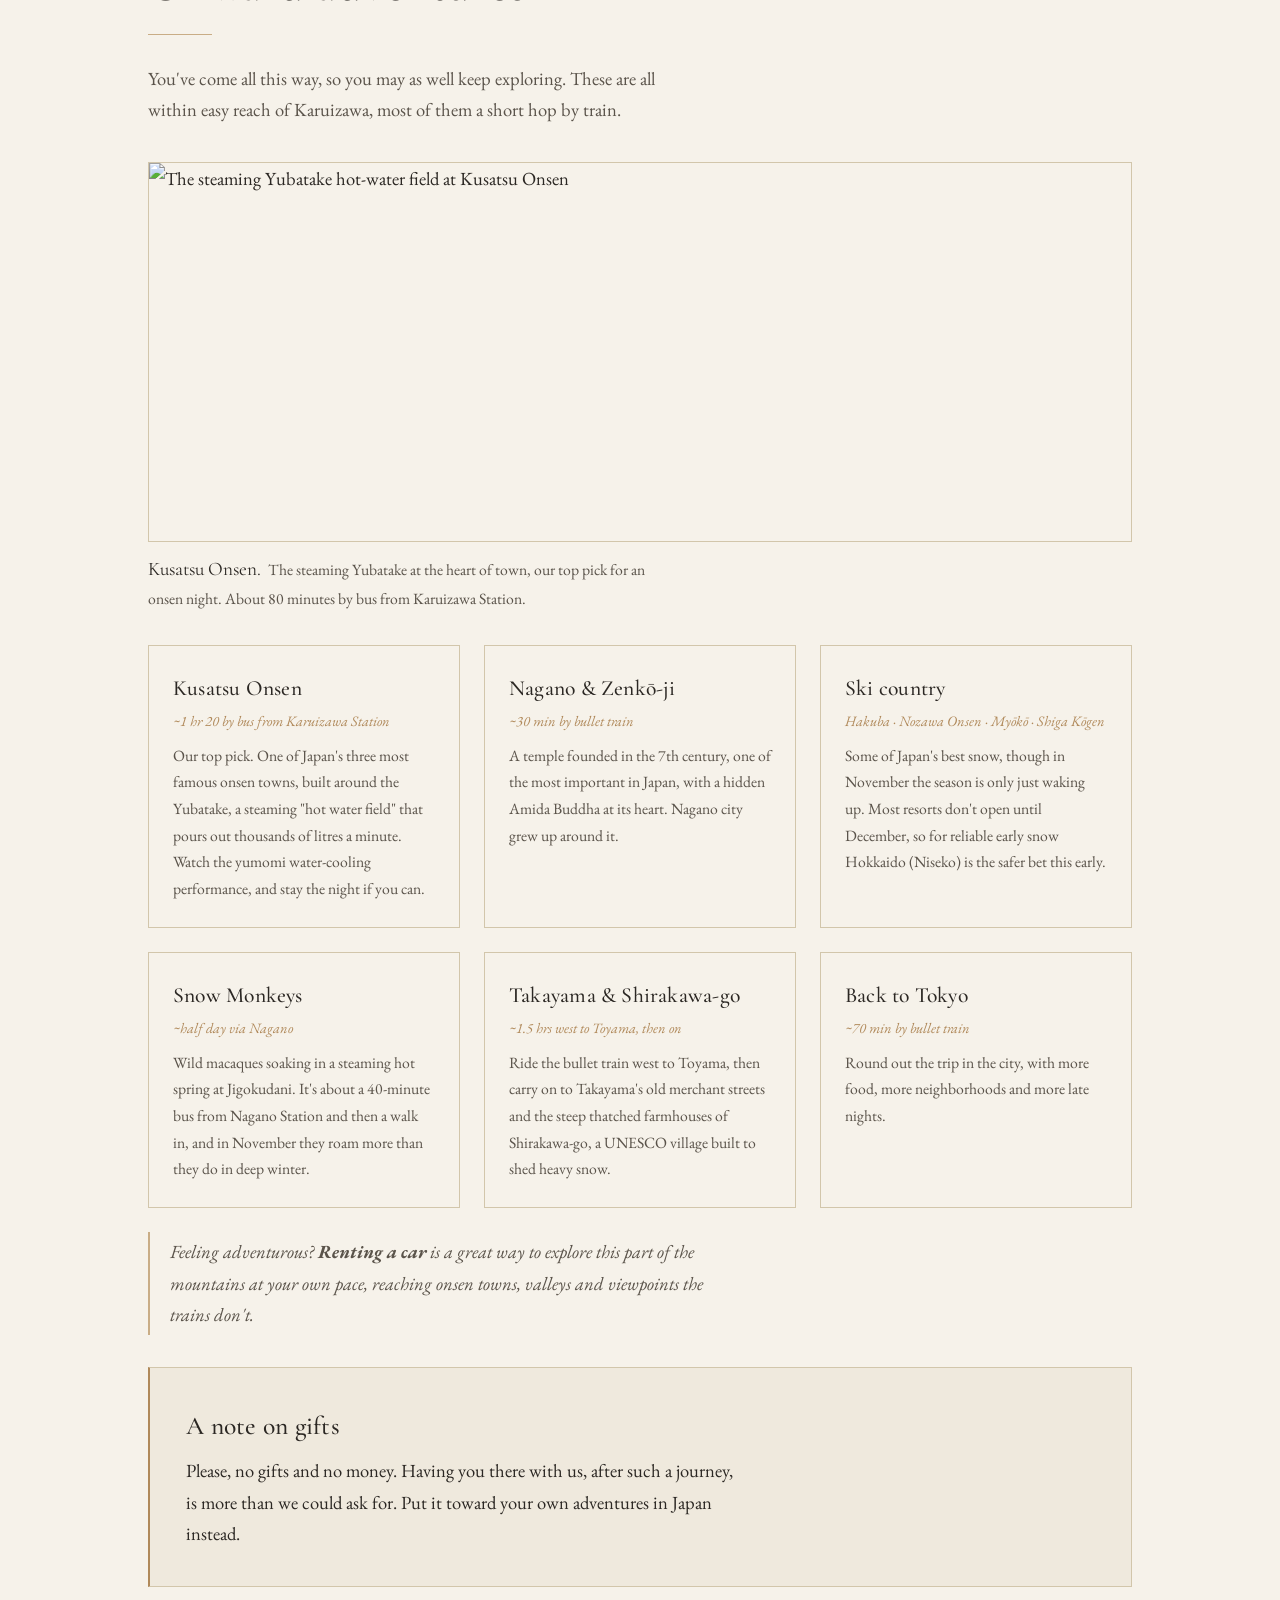
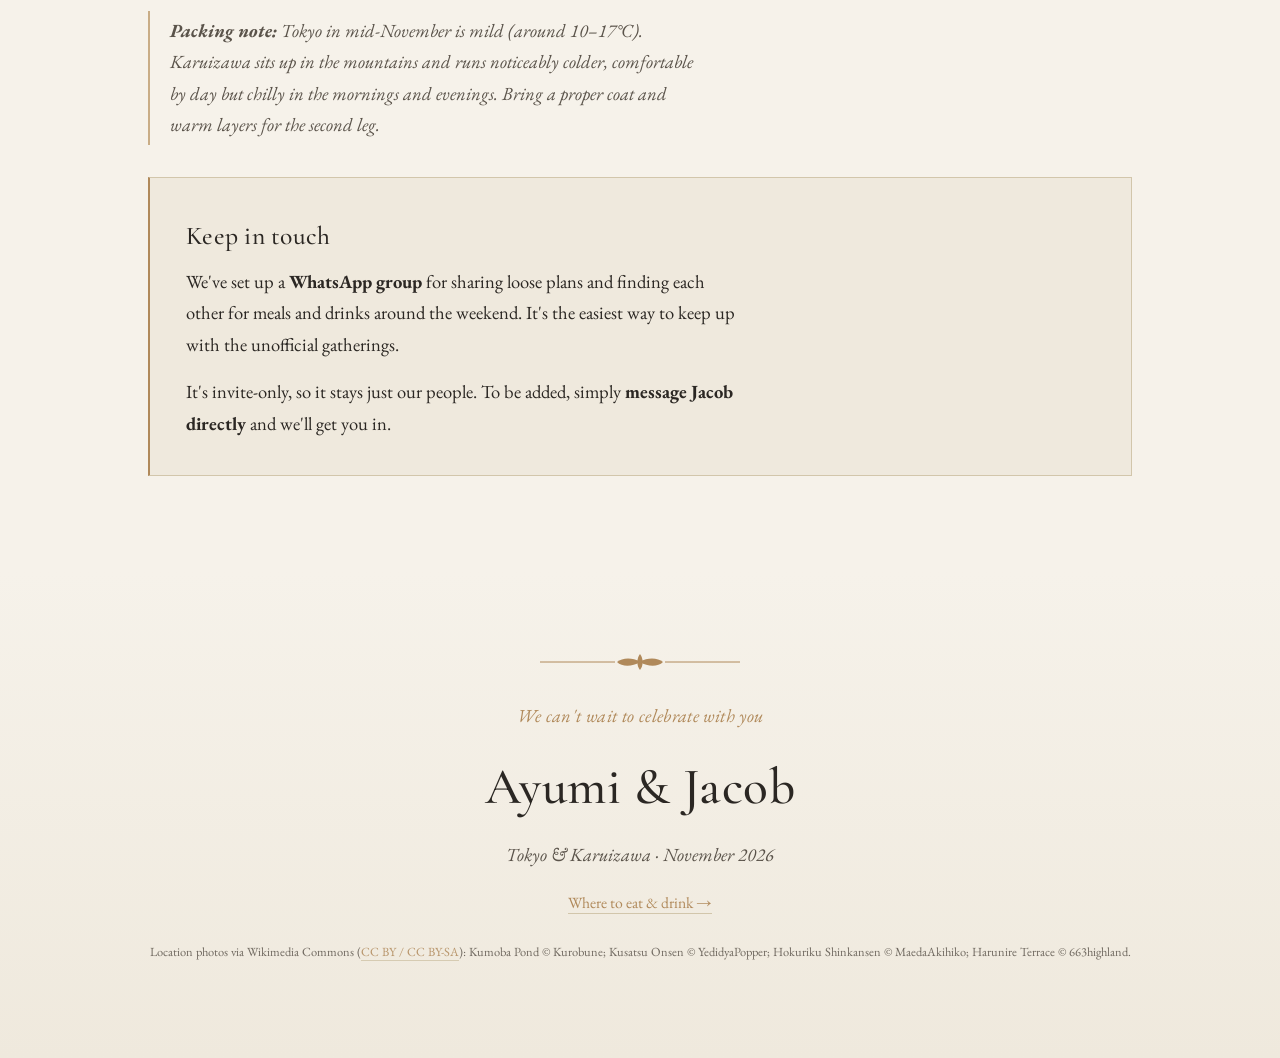
==== commit 2b221a2a: "chore: continue -- having issues atm" ====
--- a/index.html
+++ b/index.html
@@ -4,7 +4,7 @@
   <meta charset="UTF-8" />
   <meta name="viewport" content="width=device-width, initial-scale=1.0" />
   <title>Ayumi &amp; Jacob · November 2026 · Japan</title>
-  <meta name="description" content="Ayumi Otsuka &amp; Jacob Bennett are getting married in Japan — a shrine ceremony in Tokyo and a mountain celebration in Karuizawa, November 2026." />
+  <meta name="description" content="Ayumi Otsuka &amp; Jacob Bennett are getting married in Japan: a shrine ceremony in Tokyo and a mountain celebration in Karuizawa, November 2026." />
 
   <!-- Social preview -->
   <meta property="og:title" content="Ayumi &amp; Jacob · Japan · November 2026" />
@@ -43,7 +43,7 @@
       </div>
     </div>
 
-    <div class="hero__scroll">Two celebrations, a couple of days apart — everything you'll need is below</div>
+    <div class="hero__scroll">Two celebrations, a couple of days apart. Everything you'll need is below</div>
   </header>
 
   <!-- ============ THE CEREMONIES ============ -->
@@ -52,7 +52,7 @@
       <p class="eyebrow">The celebrations</p>
       <h2 class="section-title">Two days, two settings</h2>
       <hr class="rule" />
-      <p class="lead">We're marking our wedding with two gatherings a couple of days apart — a traditional shrine ceremony in the heart of Tokyo, and a relaxed celebration among the mountains of Karuizawa. You're warmly invited to both.</p>
+      <p class="lead">We're celebrating our wedding with two gatherings a couple of days apart. First a traditional shrine ceremony in central Tokyo, then a relaxed celebration up in the mountains at Karuizawa. You're invited to both.</p>
 
       <div class="events">
         <!-- Event 1 -->
@@ -61,16 +61,16 @@
           <h3 class="event__name">Nogi&#8209;jinja Shrine</h3>
           <!-- Add your own photo of the shrine here later:
           <div class="event__media"><img src="images/nogi-jinja.jpg" alt="Nogi-jinja shrine" /></div> -->
-          <p class="event__theme">A traditional Shinto ceremony — a quiet corner of the city, at dusk.</p>
+          <p class="event__theme">A traditional Shinto ceremony at dusk, in a quiet corner of the city.</p>
 
           <p class="event__when"><strong>Thursday, 12 November 2026</strong><br />Ceremony at 4:00 pm · please arrive by 3:45 pm</p>
 
           <dl class="details">
             <dt>Where</dt>
-            <dd>Nogi&#8209;jinja Shrine — 8&#8209;11&#8209;27 Akasaka, Minato&#8209;ku, Tokyo
+            <dd>Nogi&#8209;jinja Shrine, 8&#8209;11&#8209;27 Akasaka, Minato&#8209;ku, Tokyo
               <span class="jp">乃木神社（東京都港区赤坂8-11-27）</span></dd>
             <dt>Nearest</dt>
-            <dd>Nogizaka Station, Exit 1 — a 1&#8209;minute walk (Chiyoda Line)
+            <dd>Nogizaka Station, Exit 1, a 1&#8209;minute walk (Chiyoda Line)
               <span class="jp">乃木坂駅</span></dd>
             <dt>Dress</dt>
             <dd>Cocktail / semi-formal.</dd>
@@ -87,18 +87,18 @@
           <h3 class="event__name">Kyukaruizawa Kikyo</h3>
           <!-- Add your own photo of the venue here later:
           <div class="event__media"><img src="images/kikyo.jpg" alt="Kyukaruizawa Kikyo" /></div> -->
-          <p class="event__theme">A celebration out among the mountains, in the middle of the day.</p>
+          <p class="event__theme">A midday celebration up among the forests of Old Karuizawa.</p>
 
           <p class="event__when"><strong>Saturday, 14 November 2026</strong><br />Ceremony at 11:30 am · reception at 12:30 pm</p>
 
           <dl class="details">
             <dt>Where</dt>
-            <dd>Kyukaruizawa Kikyo, Curio Collection by Hilton — 491&#8209;5 Karuizawa, Nagano
+            <dd>Kyukaruizawa Kikyo, Curio Collection by Hilton. 491&#8209;5 Karuizawa, Nagano
               <span class="jp">旧軽井沢KIKYO キュリオ・コレクション by ヒルトン</span></dd>
             <dt>Nearest</dt>
-            <dd>Karuizawa Station <span class="jp">軽井沢駅</span> — 5&#8209;min taxi or 15&#8209;min walk from the north exit. A free hotel shuttle runs to/from the station by reservation.</dd>
+            <dd>Karuizawa Station <span class="jp">軽井沢駅</span>. 5&#8209;min taxi or 15&#8209;min walk from the north exit. A free hotel shuttle runs to/from the station by reservation.</dd>
             <dt>Dress</dt>
-            <dd>Cocktail / semi-formal — and dress warm; it's cooler up in the mountains, so bring good layers.</dd>
+            <dd>Cocktail / semi-formal, and dress warm. It's cooler up in the mountains, so bring good layers.</dd>
           </dl>
 
           <div class="event__foot">
@@ -107,7 +107,7 @@
         </article>
       </div>
 
-      <p class="callout"><b>Dress code — cocktail / semi-formal for both.</b> Gentlemen, a suit and tie; ladies, a cocktail dress, midi dress, elegant jumpsuit or something similarly dressy. Nothing black-tie — and no need to worry about strict Japanese dress rules.</p>
+      <p class="callout"><b>Dress code: cocktail / semi-formal for both.</b> Gentlemen, a suit and tie; ladies, a cocktail dress, midi dress, elegant jumpsuit or something similarly dressy. Nothing black-tie, and no need to worry about strict Japanese dress rules.</p>
     </div>
   </section>
 
@@ -117,7 +117,7 @@
       <p class="eyebrow">The shape of the weekend</p>
       <h2 class="section-title">A weekend at a glance</h2>
       <hr class="rule" />
-      <p class="lead">Here's roughly how the days flow. Only the two ceremonies are fixed — everything else is a loose suggestion. Come early, stay late, and plan freely among yourselves; there will be plenty of unofficial gatherings on either side of both days.</p>
+      <p class="lead">Here's roughly how the days flow. Only the two ceremonies are fixed. Everything else is just a loose suggestion, so come early, stay late, and make your own plans. There will be plenty of unofficial gatherings on either side of both days.</p>
 
       <div class="timeline">
         <div class="tl-row tl-row--gold">
@@ -128,7 +128,7 @@
           </div>
           <div class="tl-what">
             <h3>Arrive &amp; settle into Tokyo</h3>
-            <p>Most guests land a few days ahead to shake off the jet lag and explore the city. Expect a few impromptu get-togethers as everyone arrives.</p>
+            <p>Most guests land a few days early to sleep off the jet lag and see the city. Expect a few impromptu meals and drinks as everyone arrives.</p>
             <span class="optional">Come whenever suits you</span>
           </div>
         </div>
@@ -141,7 +141,7 @@
           </div>
           <div class="tl-what">
             <h3>The shrine ceremony</h3>
-            <p>A traditional Shinto ceremony at dusk — short and moving, around an hour. Afterward we'll carry on into the evening over dinner and drinks nearby — including <b>Bar After the Sunset</b>, our marriage sponsor's place just around the corner from the shrine.</p>
+            <p>A traditional Shinto ceremony at dusk, short and moving, around an hour. Afterward we'll carry on into the evening over dinner and drinks nearby, including <b>Bar After the Sunset</b>, our marriage sponsor's place just around the corner from the shrine.</p>
           </div>
         </div>
 
@@ -153,7 +153,7 @@
           </div>
           <div class="tl-what">
             <h3>Travel &amp; a free day</h3>
-            <p>The easiest day to make the ~70-minute bullet-train hop up to Karuizawa and enjoy the mountain town. Nothing is scheduled — expect casual gatherings for anyone already up there.</p>
+            <p>The easiest day to make the ~70-minute bullet-train hop up to Karuizawa and settle into the mountain town. Nothing is scheduled, but expect casual gatherings for anyone already up there.</p>
             <span class="optional">Optional · travel whenever you like</span>
           </div>
         </div>
@@ -166,7 +166,7 @@
           </div>
           <div class="tl-what">
             <h3>The celebration in the mountains</h3>
-            <p>A midday ceremony and reception among the forest and mountains, running a few hours. The evening will spill over into more food and drinks together.</p>
+            <p>A midday ceremony and reception in the forest and mountains, running a few hours. The evening will carry on over more food and drinks together.</p>
           </div>
         </div>
 
@@ -183,7 +183,7 @@
         </div>
       </div>
 
-      <p class="callout">The 12th is a Thursday and the 14th a Saturday, with the 13th free in between — so you can front-load or back-load the rest of your Japan trip however you please.</p>
+      <p class="callout">The 12th is a Thursday and the 14th a Saturday, with the 13th free in between, so you can front-load or back-load the rest of your Japan trip however you please.</p>
     </div>
   </section>
 
@@ -193,11 +193,11 @@
       <p class="eyebrow">Getting there &amp; around</p>
       <h2 class="section-title">Travel</h2>
       <hr class="rule" />
-      <p class="lead">Most of you are coming a long way — thank you for making the trip. The shape of it is simple: fly into Tokyo, then take the bullet train up to Karuizawa for the second celebration.</p>
+      <p class="lead">Most of you are coming a long way, and we're so grateful you're making the trip. The plan is simple: fly into Tokyo, then take the bullet train up to Karuizawa for the second celebration.</p>
 
       <div class="feature">
         <h3>Before you fly: put a Suica on your phone</h3>
-        <p>Our single best tip. A <b>Suica</b> is Japan's tap-and-go card for trains, buses, convenience stores and vending machines. iPhone users can add one straight to <b>Apple Wallet</b> in a couple of minutes and top it up with a US or UK card — do it <b>before you leave home</b> and you'll skip the ticket machines and queues on arrival. (Android has a Google Wallet Suica too.)</p>
+        <p>Our single best tip. A <b>Suica</b> is Japan's tap-and-go card for trains, buses, convenience stores and vending machines. iPhone users can add one straight to <b>Apple Wallet</b> in a couple of minutes and top it up with a US or UK card. Do it <b>before you leave home</b> and you'll skip the ticket machines and queues on arrival. (Android has a Google Wallet Suica too.)</p>
       </div>
 
       <div class="cols">
@@ -206,19 +206,21 @@
           <ul class="clean">
             <li><b>Haneda (HND) is the closer airport</b><span class="note">Around 30–45 minutes into the city by train, bus or taxi. Choose it over Narita if your flights give you the option.</span></li>
             <li><b>Narita (NRT) works too</b><span class="note">Roughly 60–90 minutes in, via the Keisei Skyliner (to Ueno) or the Narita Express (to Tokyo / Shinjuku).</span></li>
-            <li><b>The Airport Limousine bus is the easy option</b><span class="note">From either airport, these comfortable buses run direct to major hubs and hotels — especially handy for Shinjuku, and a breeze with luggage.</span></li>
-            <li><b>US &amp; UK passports: no visa needed</b><span class="note">Visa-free for tourist stays up to 90 days — just a valid passport. No JESTA or advance form required for November 2026.</span></li>
-          </ul>
-        </div>
-        <div>
-          <h3 class="place-title">Tokyo → Karuizawa <span class="tag">Bullet train</span></h3>
-          <ul class="clean">
-            <li><b>~70 minutes, direct, no changes</b><span class="note">The Hokuriku Shinkansen. Board wherever's easiest for where you're staying — <b>Tokyo Station</b> (simplest), <b>Ueno</b>, or <b>Omiya</b>. Take an <em>Asama</em> or <em>Hakutaka</em> service; the faster <em>Kagayaki</em> does not stop at Karuizawa.</span></li>
-            <li><b>Tickets are easy — reserve or just buy on the day</b><span class="note">Book ahead for peace of mind, or buy same-day at a ticket counter or machine. Look for the green <b>JR</b> (Japan's national rail) signs and choose the <em>Shinkansen</em> to Karuizawa. Around ¥5,500–6,000 one way; covered by the Japan Rail Pass and the cheaper JR East Tokyo Wide Pass.</span></li>
+            <li><b>The Airport Limousine bus is the easy option</b><span class="note">From either airport, these buses run direct to major hubs and hotels. Handy for Shinjuku, and easy if you've got luggage.</span></li>
+            <li><b>US &amp; UK passports: no visa needed</b><span class="note">Visa-free for tourist stays up to 90 days, so all you need is a valid passport. No JESTA or advance form required for November 2026.</span></li>
+          </ul>
+        </div>
+        <div>
+          <h3 class="place-title"><svg class="motif motif--train" viewBox="0 0 72 40" aria-hidden="true" fill="currentColor" fill-rule="evenodd"><rect x="4" y="24" width="54" height="4" rx="1.4"/><rect x="3" y="7.2" width="19" height="3" rx="1.2"/><path d="M5,26 L5,11 Q5,9 7,9 L18,9 Q20,9 20,11 L20,26 Z M8.6,13 Q8.6,12.4 9.2,12.4 L15.4,12.4 Q16,12.4 16,13 L16,18.4 Q16,19 15.4,19 L9.2,19 Q8.6,19 8.6,18.4 Z"/><rect x="20" y="14" width="34" height="12" rx="6"/><circle cx="30" cy="14" r="3.3"/><rect x="45.5" y="6.5" width="6" height="8.5"/><rect x="44" y="5" width="9" height="3" rx="1"/><path d="M18,30 a6,6 0 1,0 12,0 a6,6 0 1,0 -12,0 M21,30 a3,3 0 1,0 6,0 a3,3 0 1,0 -6,0"/><path d="M36,30 a6,6 0 1,0 12,0 a6,6 0 1,0 -12,0 M39,30 a3,3 0 1,0 6,0 a3,3 0 1,0 -6,0"/><path d="M50,32 a4,4 0 1,0 8,0 a4,4 0 1,0 -8,0 M52.2,32 a1.8,1.8 0 1,0 3.6,0 a1.8,1.8 0 1,0 -3.6,0"/><rect x="23" y="31" width="20" height="1.8" rx=".9"/><circle cx="24" cy="30" r="1.4"/><circle cx="42" cy="30" r="1.4"/><circle cx="45" cy="4" r="1.6"/><circle cx="40.5" cy="2.4" r="2"/><circle cx="35.5" cy="1.9" r="2.4"/></svg>Tokyo → Karuizawa <span class="tag">Bullet train</span></h3>
+          <ul class="clean">
+            <li><b>~70 minutes, direct, no changes</b><span class="note">The Hokuriku Shinkansen. Board wherever's easiest for where you're staying: <b>Tokyo Station</b> (simplest), <b>Ueno</b>, or <b>Omiya</b>. Take an <em>Asama</em> or <em>Hakutaka</em> service; the faster <em>Kagayaki</em> does not stop at Karuizawa.</span></li>
+            <li><b>Tickets are easy: reserve, or just buy on the day</b><span class="note">Book ahead for peace of mind, or buy same-day at a ticket counter or machine. Look for the green <b>JR</b> (Japan's national rail) signs and choose the <em>Shinkansen</em> to Karuizawa. Around ¥5,500–6,000 one way; covered by the Japan Rail Pass and the cheaper JR East Tokyo Wide Pass.</span></li>
             <li><b>The venue is minutes from the station</b><span class="note">A 5-minute taxi or 15-minute walk, or the hotel's free shuttle by reservation.</span></li>
           </ul>
         </div>
       </div>
+
+      <figure class="spot-img"><img src="https://upload.wikimedia.org/wikipedia/commons/thumb/b/b7/SeriesE7-F19.jpg/1280px-SeriesE7-F19.jpg" alt="An E7 Hokuriku Shinkansen crossing the countryside" loading="lazy" /><figcaption>The Hokuriku Shinkansen, your ride up to Karuizawa.</figcaption></figure>
     </div>
   </section>
 
@@ -228,38 +230,42 @@
       <p class="eyebrow">Where to stay</p>
       <h2 class="section-title">Accommodation</h2>
       <hr class="rule" />
-      <p class="lead">You'll want a base in Tokyo for the first few days, and somewhere around Karuizawa for the second celebration. We won't try to pick a Tokyo hotel for you — there are countless great ones — but here's where we'd point first-timers, all well-connected and easy to get around from.</p>
+      <p class="lead">You'll want a base in Tokyo for the first few days, and somewhere near Karuizawa for the second celebration. We won't try to pick a Tokyo hotel for you, since there are so many good ones. But here's where we'd point first-timers, all on good train links and easy to get around from.</p>
 
       <div class="cols">
         <div>
           <h3 class="place-title">In Tokyo <span class="tag">Our picks</span></h3>
           <ul class="clean">
-            <li><b>Akasaka-Mitsuke</b><span class="note">A meeting point for several train lines, close to Nogi-jinja, with local nightlife on the doorstep.</span></li>
-            <li><b>Shimbashi &amp; Ginza</b><span class="note">Classic salaryman territory — superb rail links, an easy hop to the shrine, and close to Tokyo Station for the Shinkansen.</span></li>
-            <li><b>Shinjuku</b><span class="note">The city's biggest transport hub; easy access across west Tokyo and a simple route to Nogi-jinja.</span></li>
-            <li><b>Shibuya</b><span class="note">Another lively west-Tokyo hub — central and very well-connected.</span></li>
-            <li><b>Shimokitazawa</b><span class="note">Close to our own neighborhood (Yoyogi-Uehara), with a relaxed, characterful vibe.</span></li>
+            <li><b>Akasaka-Mitsuke</b><span class="note">On the Ginza and Marunouchi metro lines and close to Nogi-jinja, with plenty of small bars and restaurants nearby.</span></li>
+            <li><b>Shimbashi &amp; Ginza</b><span class="note">Classic after-work Tokyo, with great rail links, an easy hop to the shrine, and Tokyo Station close by for the Shinkansen.</span></li>
+            <li><b>Shinjuku</b><span class="note">The city's biggest transport hub, with easy access across west Tokyo and a simple route to Nogi-jinja.</span></li>
+            <li><b>Shibuya</b><span class="note">Another busy west-Tokyo hub, central and easy to travel from.</span></li>
+            <li><b>Shimokitazawa</b><span class="note">One stop from our own neighborhood, Yoyogi-Uehara, and full of vintage shops, small cafes and record stores.</span></li>
           </ul>
         </div>
         <div>
           <h3 class="place-title">In Karuizawa <span class="tag">Our hotel picks</span></h3>
           <ul class="clean">
-            <li><b>Kyukaruizawa Kikyo, Curio Collection by Hilton</b><span class="note">The wedding venue itself — in Old Karuizawa, you wake up right where the day happens. The simplest base of all.</span></li>
-            <li><b>Le Grand Kyu Karuizawa</b><span class="note">A short walk from the venue in Old Karuizawa — right by the old main street.</span></li>
-            <li><b>Karuizawa Prince Hotel (West)</b><span class="note">Very comfortable, set by the station and the outlet plaza; an easy, well-run choice.</span></li>
-            <li><b>Hotel Indigo Karuizawa</b><span class="note">Another very comfortable stay, near the station — and worth a look if you hold a premium travel or IHG card for the perks.</span></li>
-            <li><b>Holiday Inn Resort ANA Karuizawa by IHG</b><span class="note">Great value if you're using an IHG credit (e.g. the Chase IHG card). Note it's well out of town — best saved for <em>after</em> the wedding.</span></li>
+            <li><b>Kyukaruizawa Kikyo, Curio Collection by Hilton</b><span class="note">The venue itself, in Old Karuizawa. Fifty rooms, a Japanese public bath and a quiet courtyard, about a 6-minute walk from the old main street. You wake up right where the day happens.</span></li>
+            <li><b>Le Grand Kyu Karuizawa</b><span class="note">A 6-minute walk from the venue and right by the old main street, about 15 minutes on foot from the station. It has an open-air bath.</span></li>
+            <li><b>Karuizawa Prince Hotel (West)</b><span class="note">Part of the Prince resort by the station, a short walk from the outlet plaza, with a free shuttle to Karuizawa Station. Comfortable and well run.</span></li>
+            <li><b>Hotel Indigo Karuizawa</b><span class="note">Locally inspired design near the station, about 5 minutes by shuttle from the south exit. Worth a look if you hold a premium travel or IHG card for the perks.</span></li>
+            <li><b>Holiday Inn Resort ANA Karuizawa by IHG</b><span class="note">Good value if you're using the IHG credit on the Chase Sapphire Reserve. It sits up at 1,300m on the Asama foothills, a 40-minute drive out, so best saved for <em>after</em> the wedding.</span></li>
           </ul>
         </div>
       </div>
 
       <div class="feature">
         <h3>Stay with us at Chacone Karuizawa</h3>
-        <p>We've taken over <b>Chacone Karuizawa</b>, a pension house, for the nights of the <b>13th and 14th</b> — and we'd love to have you there with us. We're offering it to our guests at a heavily reduced <b>¥5,000 (about $30) per person, per night</b>.</p>
+        <p>We've taken over <b>Chacone Karuizawa</b>, a pension house, for the nights of the <b>13th and 14th</b>, and we'd love to have you there with us. It's a 15-minute walk from the station, all private rooms, with a big hall and a piano. We're offering it to our guests at a heavily reduced <b>¥5,000 (about $30) per person, per night</b>.</p>
         <p>Spots are limited, so if you'd like to stay with us, <b>message Jacob directly</b> to reserve a place.</p>
-      </div>
-
-      <p class="callout"><b>Prefer a villa?</b> Karuizawa is full of holiday homes and Airbnbs — lovely for a group or a family. We also know a few people who own villas in the area, so if that appeals, get in touch with Jacob and we'll see what we can arrange.</p>
+        <!-- Have a photo of Chacone? Add it here:
+        <figure class="spot-img"><img src="images/chacone.jpg" alt="Chacone Karuizawa" /></figure> -->
+      </div>
+
+      <p class="callout"><b>Prefer a villa?</b> Karuizawa is full of holiday homes and Airbnbs, good for a group or a family. We also know a few people who own villas in the area, so if that appeals, get in touch with Jacob and we'll see what we can arrange.</p>
+
+      <figure class="spot-img"><img src="https://upload.wikimedia.org/wikipedia/commons/thumb/1/1c/160730_Harunire_Terrace_Karuizawa_Nagano_pref_Japan01n.jpg/1280px-160730_Harunire_Terrace_Karuizawa_Nagano_pref_Japan01n.jpg" alt="Wooden shops among the trees at Harunire Terrace, Karuizawa" loading="lazy" /><figcaption>The wooded lanes around Karuizawa.</figcaption></figure>
     </div>
   </section>
 
@@ -273,22 +279,27 @@
 
       <p class="section-link"><a class="btn" href="eat.html">Where to eat &amp; drink →</a></p>
 
+      <figure class="feature-shot">
+        <img src="https://upload.wikimedia.org/wikipedia/commons/thumb/d/dc/%E9%9B%B2%E5%A0%B4%E6%B1%A0%E3%81%AE%E9%A2%A8%E6%99%AF20211106-IMG_8292.jpg/1280px-%E9%9B%B2%E5%A0%B4%E6%B1%A0%E3%81%AE%E9%A2%A8%E6%99%AF20211106-IMG_8292.jpg" alt="Kumoba Pond in autumn, red maples reflected in the still water" loading="lazy" />
+        <figcaption><span class="fs-name">Kumoba Pond.</span>Red and gold maples mirrored in the still water. The colour peaks into early November, so it may just still be with us.</figcaption>
+      </figure>
+
       <div class="cols">
         <div>
           <h3 class="place-title">Worth your time</h3>
           <ul class="clean">
-            <li><b>Kyu-Karuizawa Ginza</b><span class="note">The old main street — cafés, bakeries and shops, an easy stroll from the hotel.</span></li>
-            <li><b>Prince Shopping Plaza</b><span class="note">One of Japan's largest open-air outlet malls, set among the mountains and connected right to the station.</span></li>
-            <li><b>Shiraito Falls</b><span class="note">A wide, delicate fan of spring-fed "white thread" cascades in the forest.</span></li>
-            <li><b>Kumoba Pond</b><span class="note">A mirror-still pond with a gentle walking loop — the town's most photogenic corner.</span></li>
-            <li><b>Harunire Terrace &amp; Tombo-no-Yu</b><span class="note">Riverside cafés among the elms at Hoshino, beside a lovely hot spring for a cold day.</span></li>
+            <li><b>Kyu-Karuizawa Ginza</b><span class="note">The old main street, about 750m of bakeries, coffee shops and craft stores. It grew up in the late 1800s as a summer haunt for foreign missionaries and diplomats, and it's an easy stroll from the hotel.</span></li>
+            <li><b>Prince Shopping Plaza</b><span class="note">An open-air outlet mall of around 240 shops, laid out like a park with lawns and a lake, right by the station's south exit.</span></li>
+            <li><b>Shiraito Falls</b><span class="note">A 70m-wide curtain of spring-fed water, only about 3m high, fanning across the rock in fine "white thread" streams. Around 25 minutes by bus from the station.</span></li>
+            <li><b>Kumoba Pond</b><span class="note">A still pond that mirrors the trees, with a 20-minute loop around it. The autumn colour peaks into early November, so go early for the light and the quiet.</span></li>
+            <li><b>Harunire Terrace &amp; Tombo-no-Yu</b><span class="note">A wooden deck of shops and cafés built among the elms in the Hoshino area. Tombo-no-Yu, a day hot spring going since 1915, is a five-minute walk on for a cold afternoon.</span></li>
           </ul>
         </div>
         <div>
           <h3 class="place-title">Getting around</h3>
           <ul class="clean">
             <li><b>Old Karuizawa is walkable</b><span class="note">The hotel, the old main street and the shops all sit close together on foot.</span></li>
-            <li><b>Bikes &amp; taxis for a little further</b><span class="note">Rental bikes by the station are lovely in fine weather; taxis are easy for the falls and ponds.</span></li>
+            <li><b>Bikes &amp; taxis for a little further</b><span class="note">Rental bikes by the station are great in fine weather; taxis are easy for the falls and ponds.</span></li>
             <li><b>Kita-Karuizawa needs a car</b><span class="note">To explore further up into Kita-Karuizawa, you'll most likely want a rental car.</span></li>
           </ul>
         </div>
@@ -302,53 +313,58 @@
       <p class="eyebrow">Beyond the wedding</p>
       <h2 class="section-title">Onward adventures</h2>
       <hr class="rule" />
-      <p class="lead">You've come all this way — you may as well keep exploring. These are all within easy reach of Karuizawa, mostly a short hop by train.</p>
+      <p class="lead">You've come all this way, so you may as well keep exploring. These are all within easy reach of Karuizawa, most of them a short hop by train.</p>
+
+      <figure class="feature-shot">
+        <img src="https://upload.wikimedia.org/wikipedia/commons/thumb/4/4d/2023.04.26_Yubatake_%28Kusatsu_Onsen%29.jpg/1280px-2023.04.26_Yubatake_%28Kusatsu_Onsen%29.jpg" alt="The steaming Yubatake hot-water field at Kusatsu Onsen" loading="lazy" />
+        <figcaption><span class="fs-name">Kusatsu Onsen.</span>The steaming Yubatake at the heart of town, our top pick for an onsen night. About 80 minutes by bus from Karuizawa Station.</figcaption>
+      </figure>
 
       <div class="onward">
         <div class="card">
           <h3>Kusatsu Onsen</h3>
           <p class="how">~1 hr 20 by bus from Karuizawa Station</p>
-          <p>Our top pick. One of Japan's greatest hot-spring towns, built around a steaming "hot water field" in its centre — buses run straight from Karuizawa Station. Well worth an overnight.</p>
+          <p>Our top pick. One of Japan's three most famous onsen towns, built around the Yubatake, a steaming "hot water field" that pours out thousands of litres a minute. Watch the yumomi water-cooling performance, and stay the night if you can.</p>
         </div>
         <div class="card">
           <h3>Nagano &amp; Zenkō-ji</h3>
           <p class="how">~30 min by bullet train</p>
-          <p>A grand 7th-century temple, one of the most important in Japan, at the heart of Nagano city.</p>
+          <p>A temple founded in the 7th century, one of the most important in Japan, with a hidden Amida Buddha at its heart. Nagano city grew up around it.</p>
         </div>
         <div class="card">
           <h3>Ski country</h3>
           <p class="how">Hakuba · Nozawa Onsen · Myōkō · Shiga Kōgen</p>
-          <p>Some of Japan's finest snow — but in November the season is only just waking up. Most resorts don't open until December, so for reliable early snow, Hokkaido (Niseko) is the safer bet this early.</p>
+          <p>Some of Japan's best snow, though in November the season is only just waking up. Most resorts don't open until December, so for reliable early snow Hokkaido (Niseko) is the safer bet this early.</p>
         </div>
         <div class="card">
           <h3>Snow Monkeys</h3>
           <p class="how">~half day via Nagano</p>
-          <p>Wild macaques bathing in a steaming mountain hot spring at Jigokudani — well worth the trek, if a bit of a journey.</p>
+          <p>Wild macaques soaking in a steaming hot spring at Jigokudani. It's about a 40-minute bus from Nagano Station and then a walk in, and in November they roam more than they do in deep winter.</p>
         </div>
         <div class="card">
           <h3>Takayama &amp; Shirakawa-go</h3>
           <p class="how">~1.5 hrs west to Toyama, then on</p>
-          <p>Ride the bullet train west to Toyama, then carry on to Takayama's old merchant streets and the thatched farmhouses of Shirakawa-go.</p>
+          <p>Ride the bullet train west to Toyama, then carry on to Takayama's old merchant streets and the steep thatched farmhouses of Shirakawa-go, a UNESCO village built to shed heavy snow.</p>
         </div>
         <div class="card">
           <h3>Back to Tokyo</h3>
           <p class="how">~70 min by bullet train</p>
-          <p>Round out the trip in the city — more food, more neighborhoods, more late nights.</p>
-        </div>
-      </div>
-
-      <p class="callout">Feeling adventurous? <b>Renting a car</b> is a great way to explore this part of the mountains at your own pace — onsen towns, valleys and viewpoints the trains don't reach.</p>
+          <p>Round out the trip in the city, with more food, more neighborhoods and more late nights.</p>
+        </div>
+      </div>
+
+      <p class="callout">Feeling adventurous? <b>Renting a car</b> is a great way to explore this part of the mountains at your own pace, reaching onsen towns, valleys and viewpoints the trains don't.</p>
 
       <div class="feature">
         <h3>A note on gifts</h3>
-        <p>Please — no gifts, and no money. Simply being there with us, after such a journey, is more than we could ask. Save it for your own adventures in Japan.</p>
-      </div>
-
-      <p class="callout"><b>Packing note:</b> Tokyo in mid-November is mild (around 10–17&deg;C). Karuizawa sits up in the mountains and runs noticeably colder — comfortable by day, but chilly in the mornings and evenings. Bring a proper coat and warm layers for the second leg.</p>
+        <p>Please, no gifts and no money. Having you there with us, after such a journey, is more than we could ask for. Put it toward your own adventures in Japan instead.</p>
+      </div>
+
+      <p class="callout"><b>Packing note:</b> Tokyo in mid-November is mild (around 10–17&deg;C). Karuizawa sits up in the mountains and runs noticeably colder, comfortable by day but chilly in the mornings and evenings. Bring a proper coat and warm layers for the second leg.</p>
 
       <div class="feature">
         <h3>Keep in touch</h3>
-        <p>We've set up a <b>WhatsApp group</b> for sharing loose plans and finding each other for meals and drinks around the weekend — it's the easiest way to keep up with the unofficial gatherings.</p>
+        <p>We've set up a <b>WhatsApp group</b> for sharing loose plans and finding each other for meals and drinks around the weekend. It's the easiest way to keep up with the unofficial gatherings.</p>
         <p>It's invite-only, so it stays just our people. To be added, simply <b>message Jacob directly</b> and we'll get you in.</p>
       </div>
     </div>
@@ -362,6 +378,7 @@
       <h2 class="footer__names">Ayumi &amp; Jacob</h2>
       <p class="footer__note">Tokyo &amp; Karuizawa · November 2026</p>
       <p class="footer__links"><a href="eat.html">Where to eat &amp; drink →</a></p>
+      <p class="credits">Location photos via Wikimedia Commons (<a href="https://creativecommons.org/licenses/by-sa/4.0/" target="_blank" rel="noopener">CC BY / CC BY-SA</a>): Kumoba Pond © Kurobune; Kusatsu Onsen © YedidyaPopper; Hokuriku Shinkansen © MaedaAkihiko; Harunire Terrace © 663highland.</p>
     </div>
   </footer>
 
--- a/style.css
+++ b/style.css
@@ -143,8 +143,9 @@
   padding: clamp(3.5rem, 9vw, 6rem) 0 clamp(2.5rem, 6vw, 4rem);
   color: #fbf8f2; text-align: center;
   background:
-    linear-gradient(180deg, rgba(20,18,16,0.30), rgba(20,18,16,0.45)),
-    linear-gradient(110deg, #35304a 0%, #4a3f5a 40%, #6a5a58 60%, #5f7355 100%);
+    linear-gradient(180deg, rgba(26,22,20,0.55), rgba(26,22,20,0.72)),
+    linear-gradient(110deg, rgba(53,48,74,0.55) 0%, rgba(74,63,90,0.40) 45%, rgba(95,115,85,0.50) 100%),
+    url("https://upload.wikimedia.org/wikipedia/commons/thumb/0/08/Omoide_Yokocho_%2853147853560%29.jpg/1280px-Omoide_Yokocho_%2853147853560%29.jpg") center/cover no-repeat;
 }
 .page-hero .wrap { position: relative; z-index: 1; }
 .page-hero h1 { font-size: clamp(2.5rem, 8vw, 4.5rem); line-height: 1; }
@@ -330,6 +331,25 @@
 /* Optional slots for the couple's own venue photos */
 .event__media { margin: 0 0 1.25rem; aspect-ratio: 16 / 10; overflow: hidden; border: 1px solid var(--rule); }
 .event__media img { width: 100%; height: 100%; object-fit: cover; display: block; }
+
+/* Train motif (steam locomotive, echoing the Karuizawa invitation) */
+.motif--train { flex: 0 0 auto; height: auto; }
+.place-title .motif--train { width: 32px; align-self: center; color: var(--gold); margin-right: 0.15rem; transform: translateY(-1px); }
+
+/* Featured "menu" photo: one highlighted spot per section */
+.feature-shot { margin: 2.25rem 0 0; }
+.feature-shot img { width: 100%; height: clamp(230px, 33vw, 380px); object-fit: cover; display: block; border: 1px solid var(--rule); }
+.feature-shot figcaption { margin-top: 0.7rem; color: var(--ink-soft); font-size: 0.98rem; max-width: 64ch; }
+.feature-shot .fs-name { font-family: "Cormorant Garamond", serif; font-size: 1.2rem; color: var(--ink); margin-right: 0.45rem; }
+
+/* Small "related" image (Travel / Accommodation) */
+.spot-img { margin: 1.75rem 0 0; max-width: 440px; }
+.spot-img img { width: 100%; height: 240px; object-fit: cover; display: block; border: 1px solid var(--rule); }
+.spot-img figcaption { margin-top: 0.5rem; color: var(--ink-soft); font-size: 0.9rem; font-style: italic; }
+
+/* Photo credits line */
+.credits { margin-top: 1.5rem; font-size: 0.78rem; color: var(--ink-soft); opacity: 0.85; }
+.credits a { font-size: inherit; }
 
 /* ============ Responsive ============ */
 @media (max-width: 900px) {
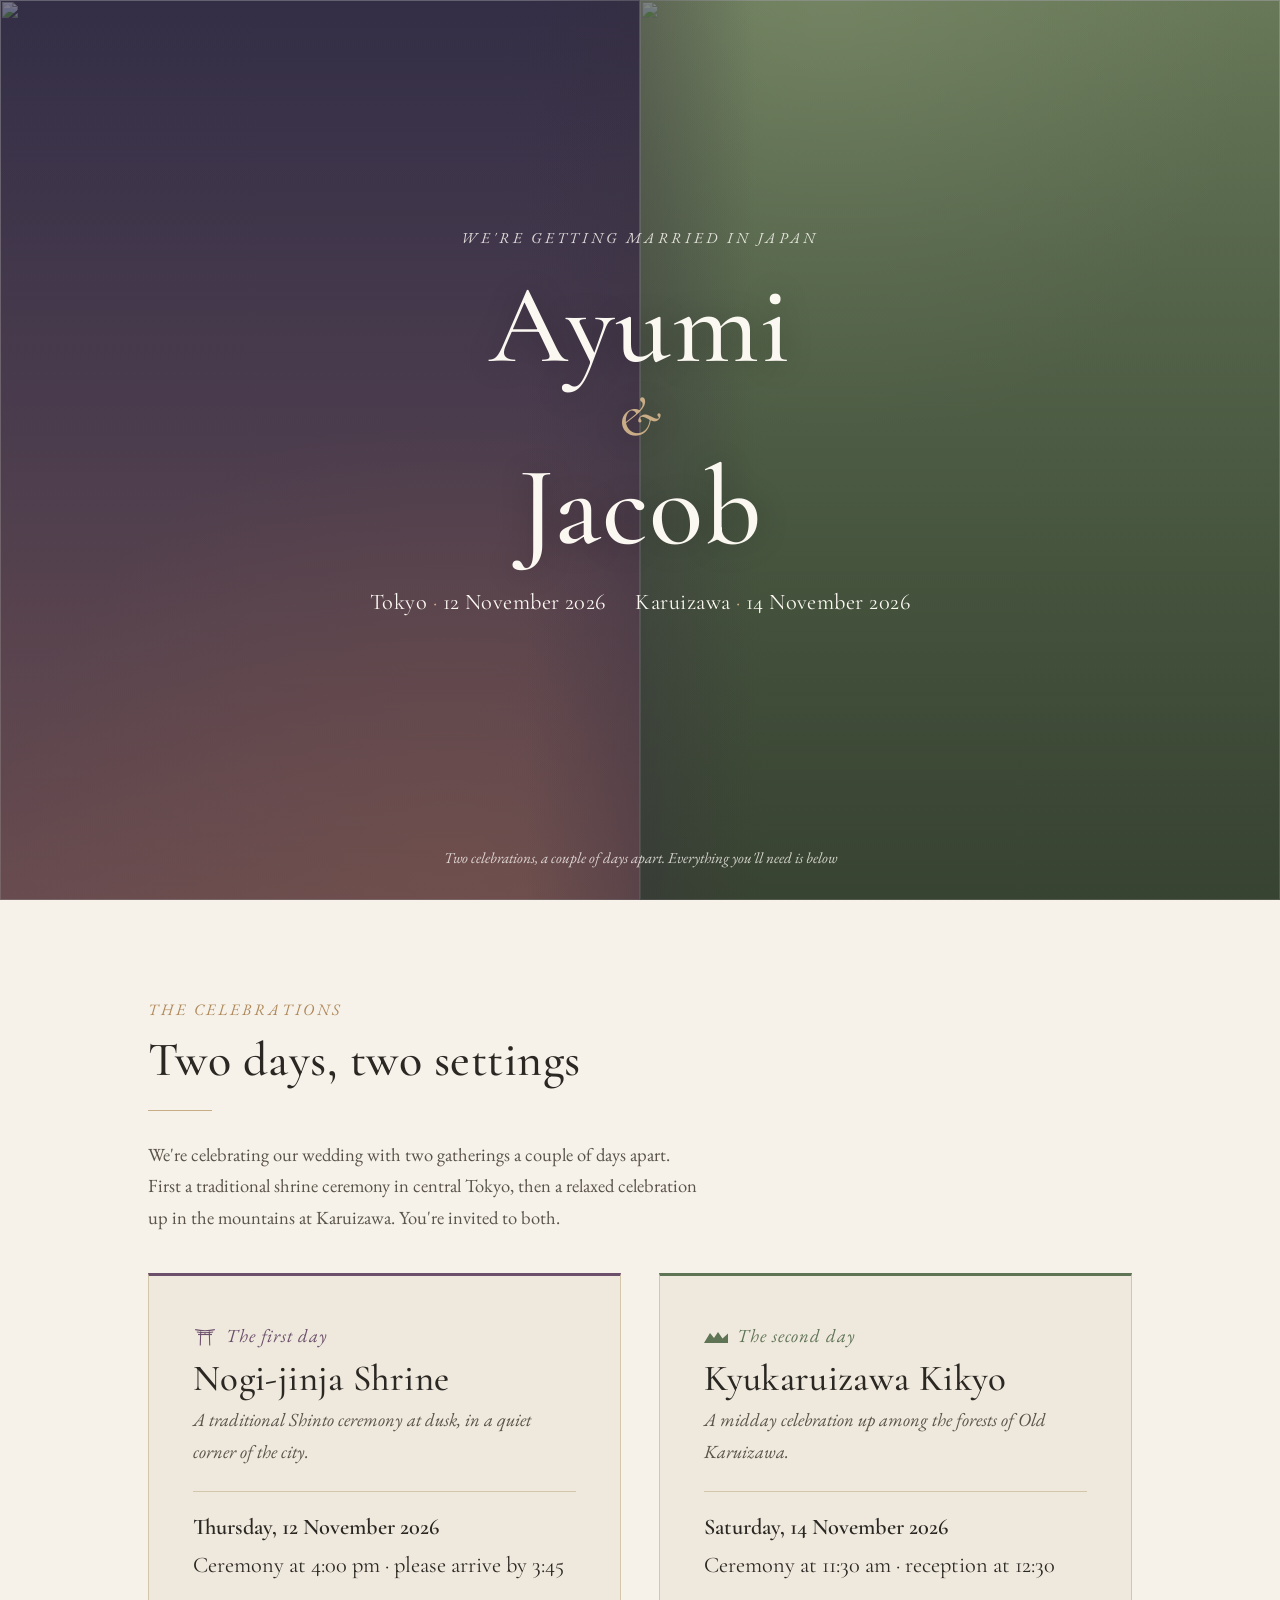
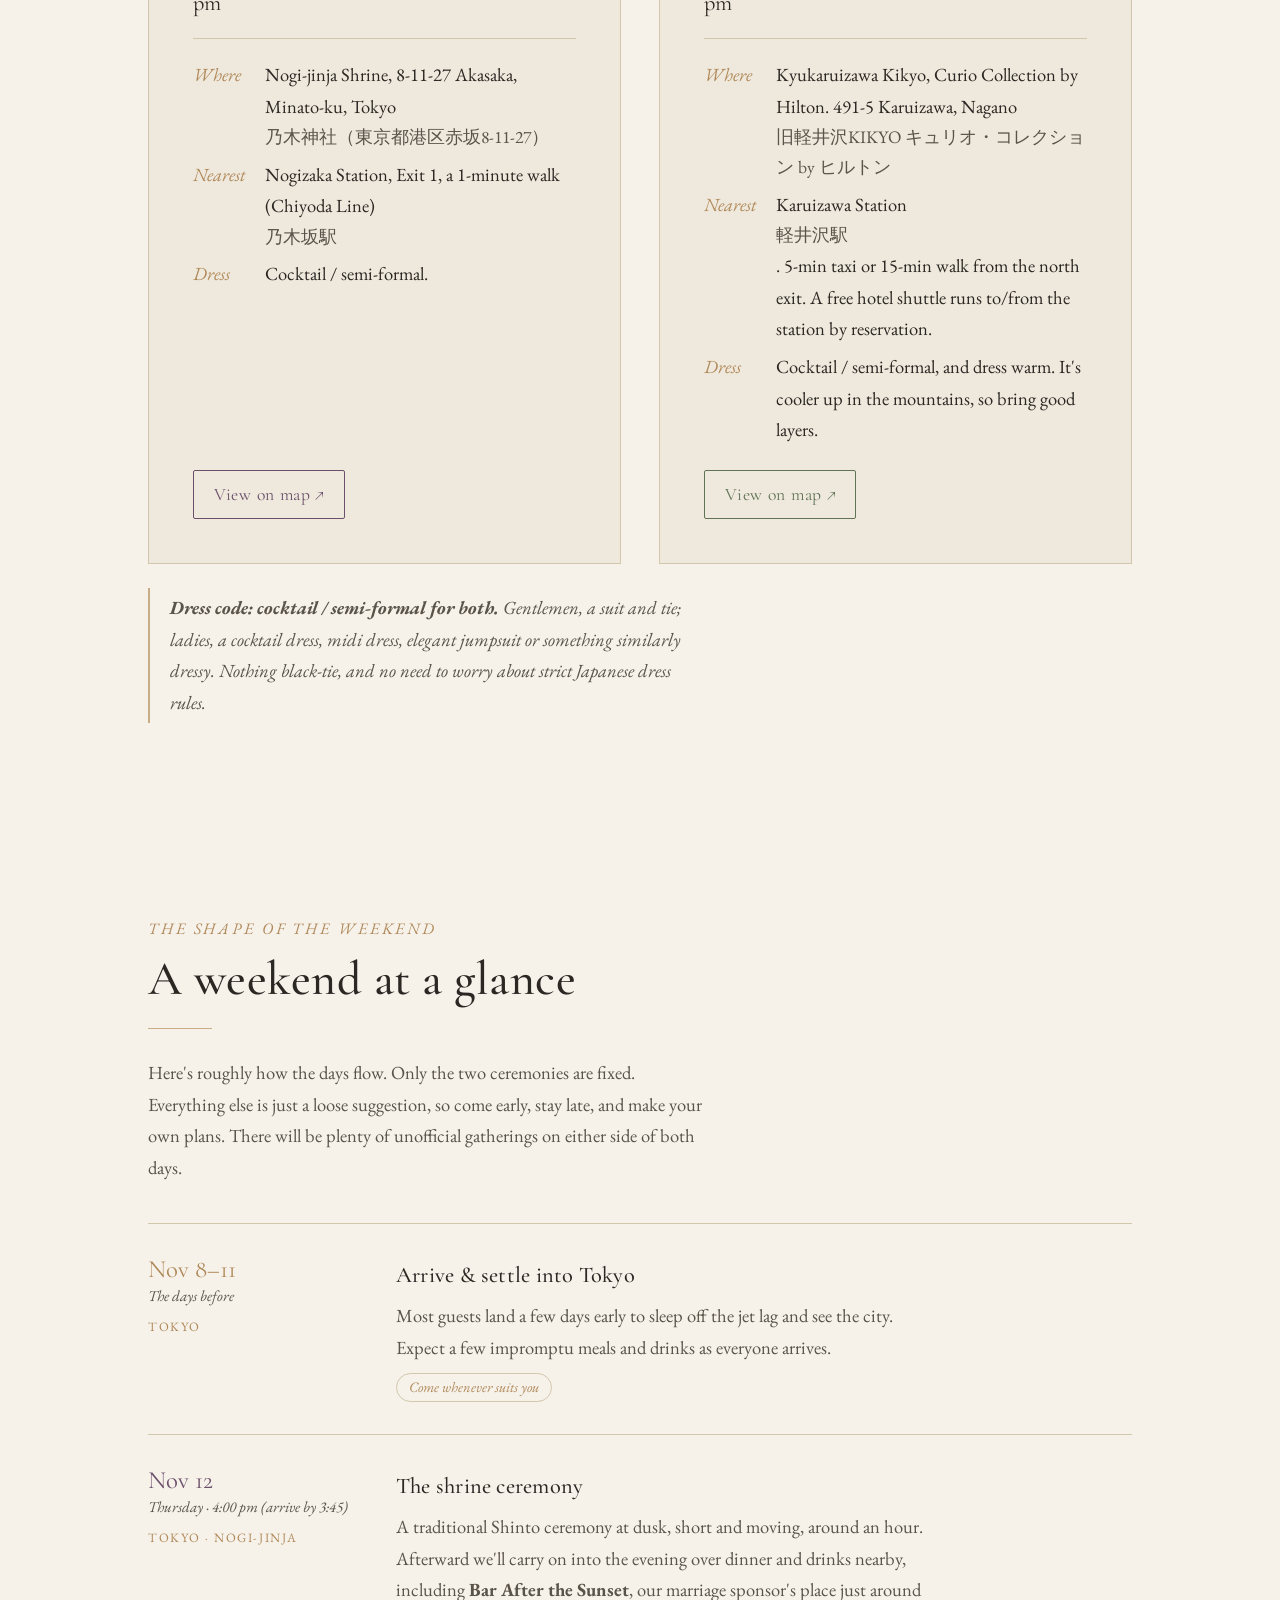
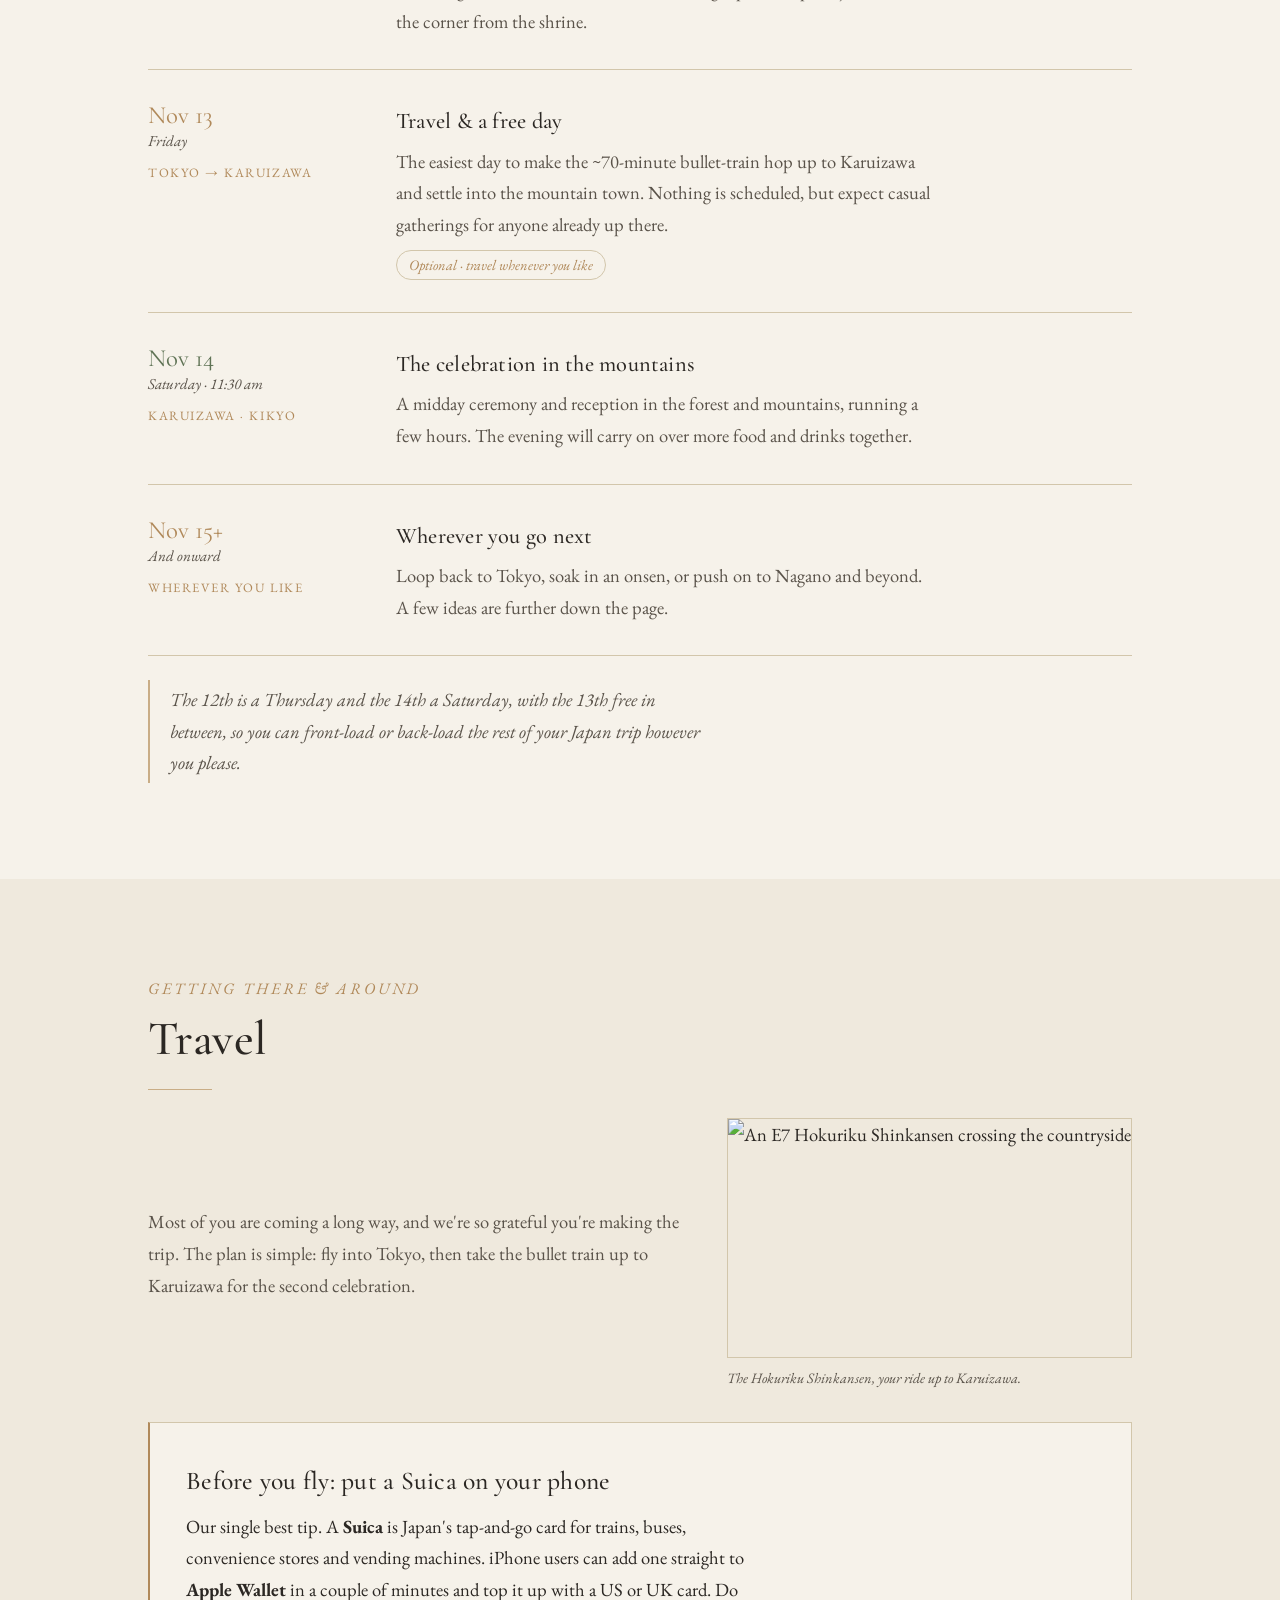
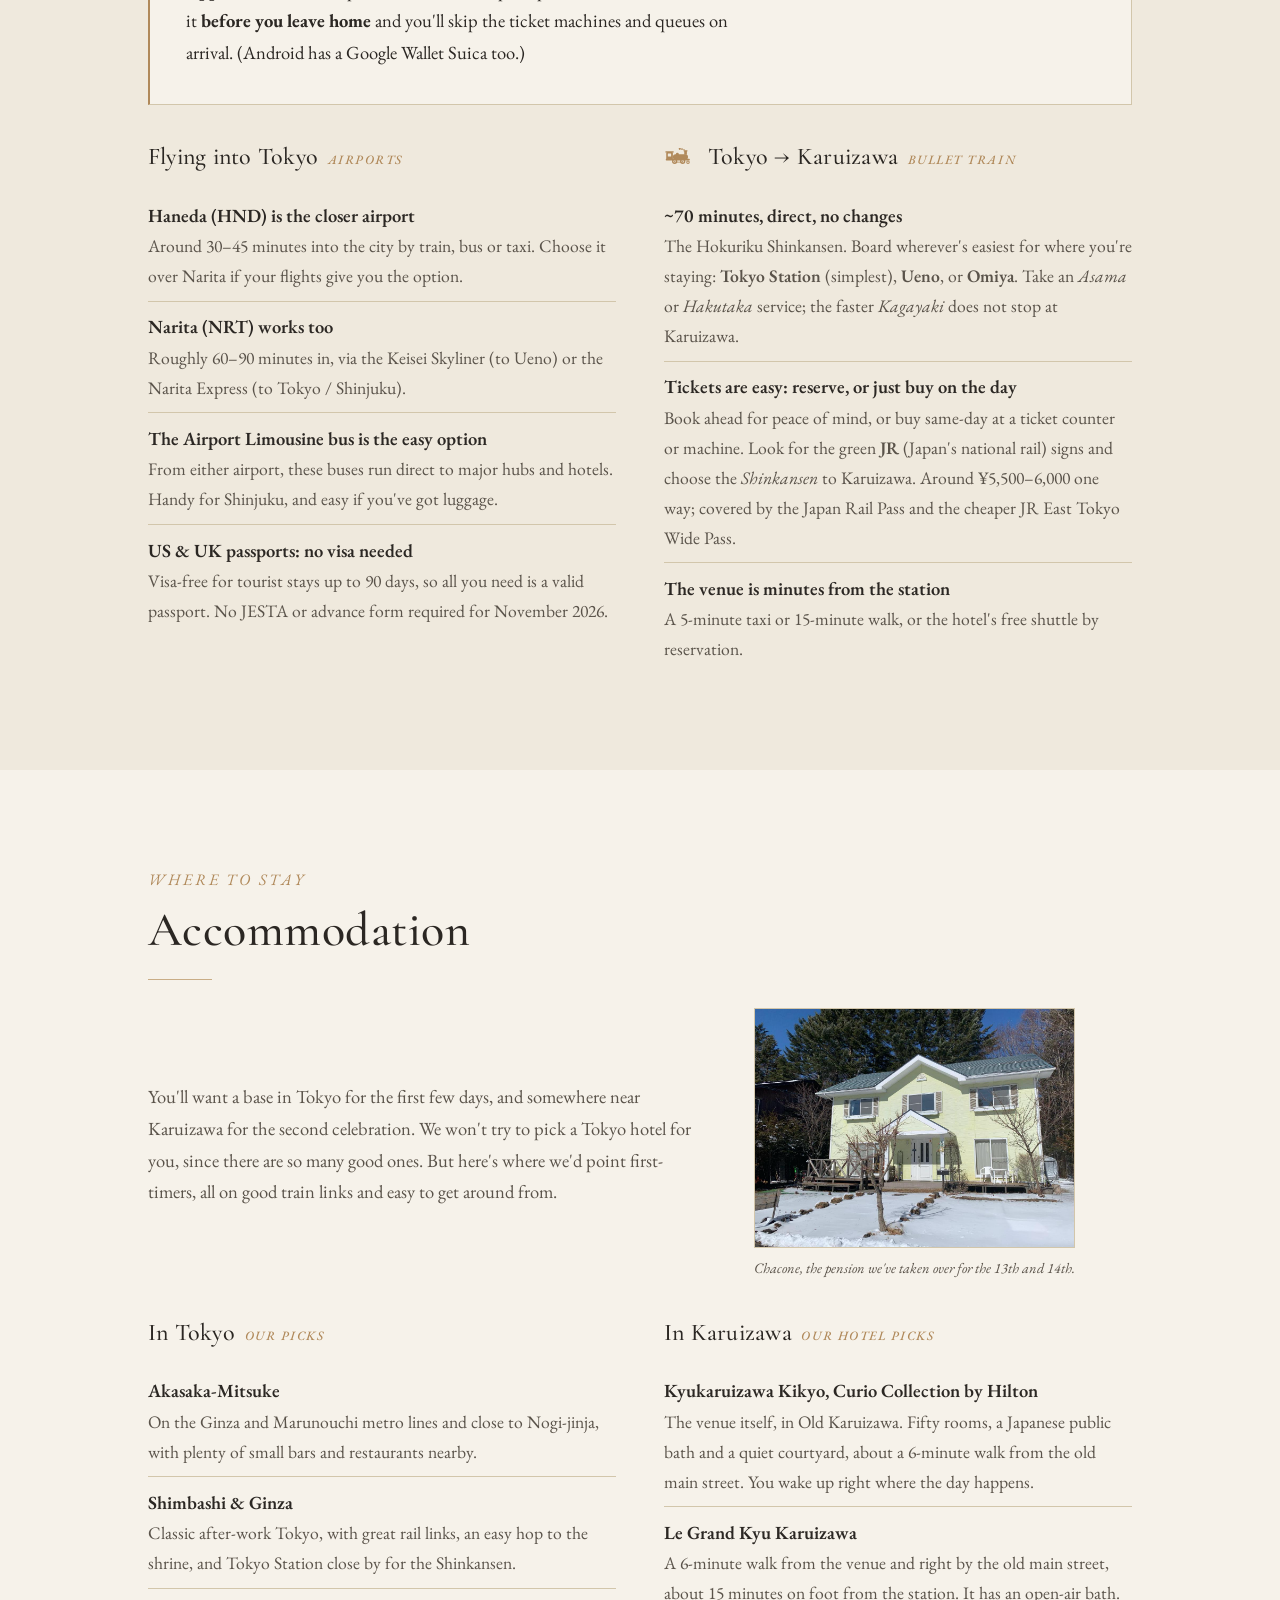
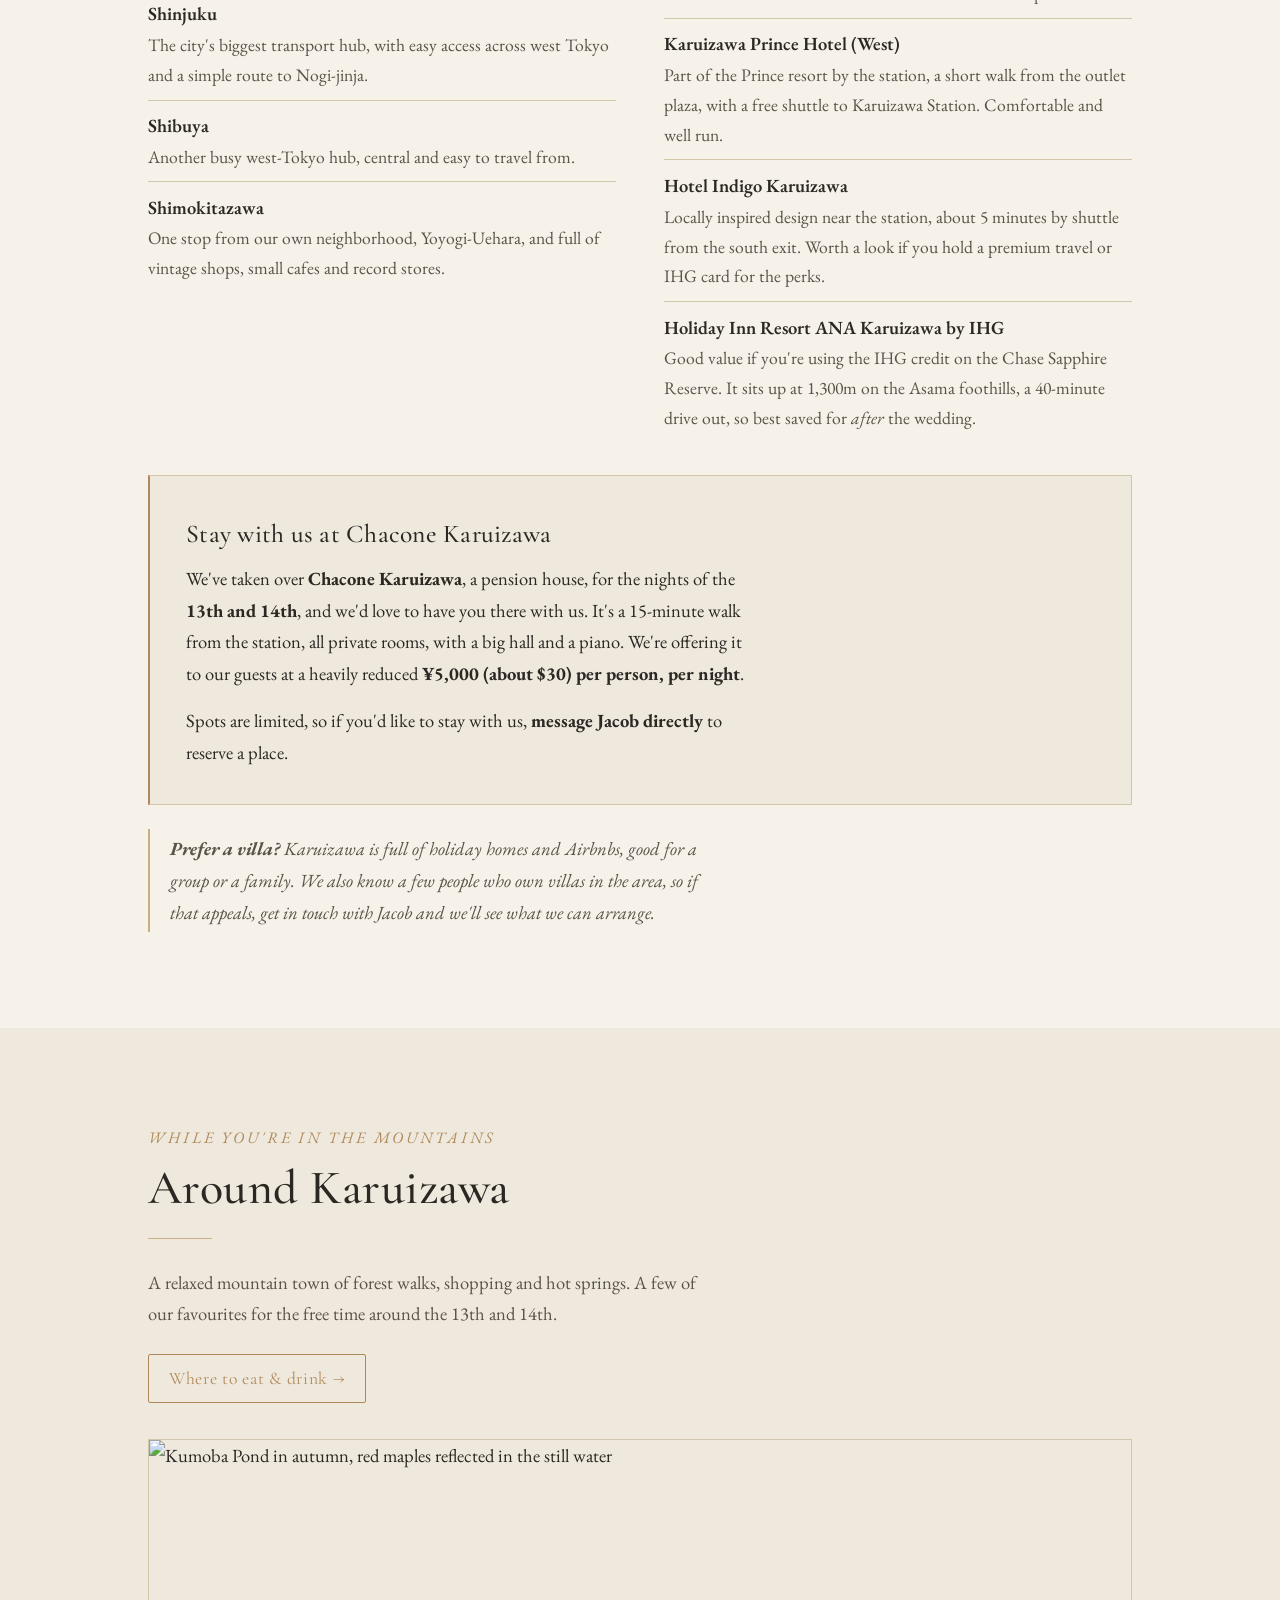
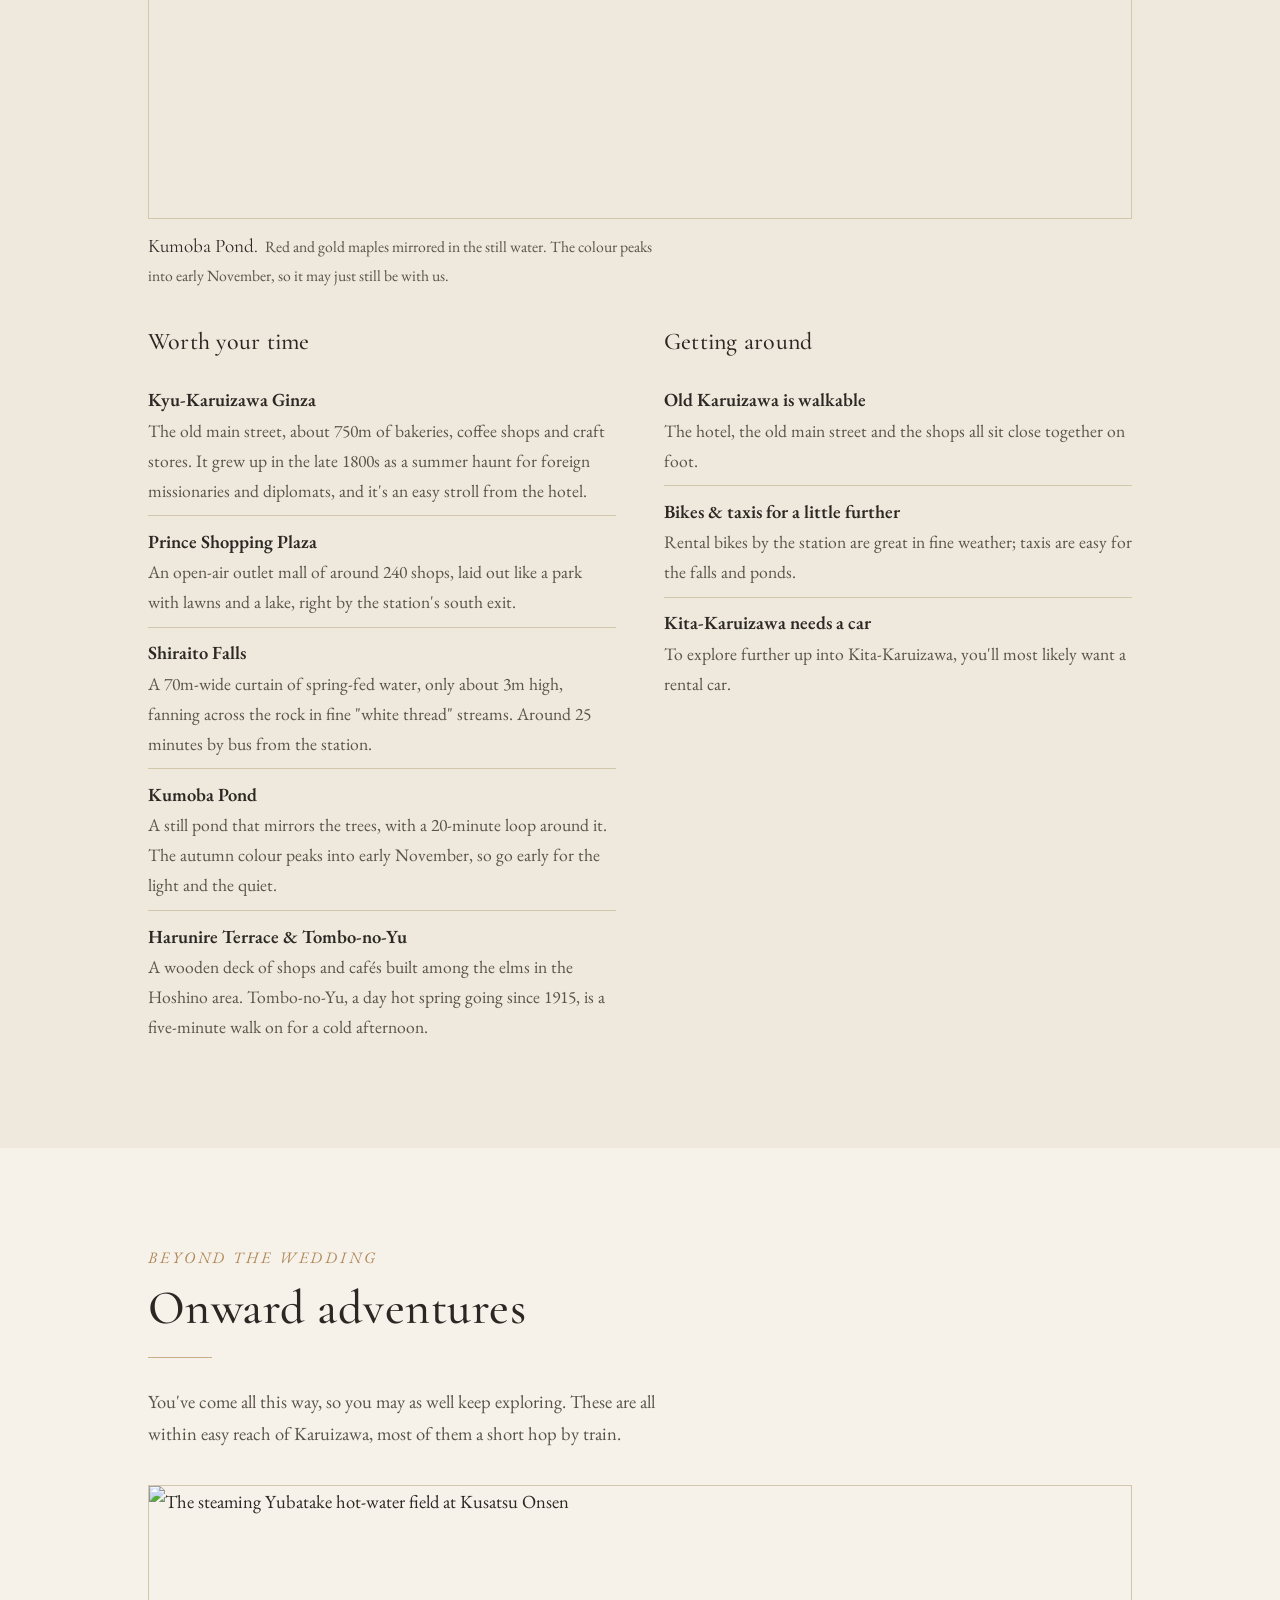
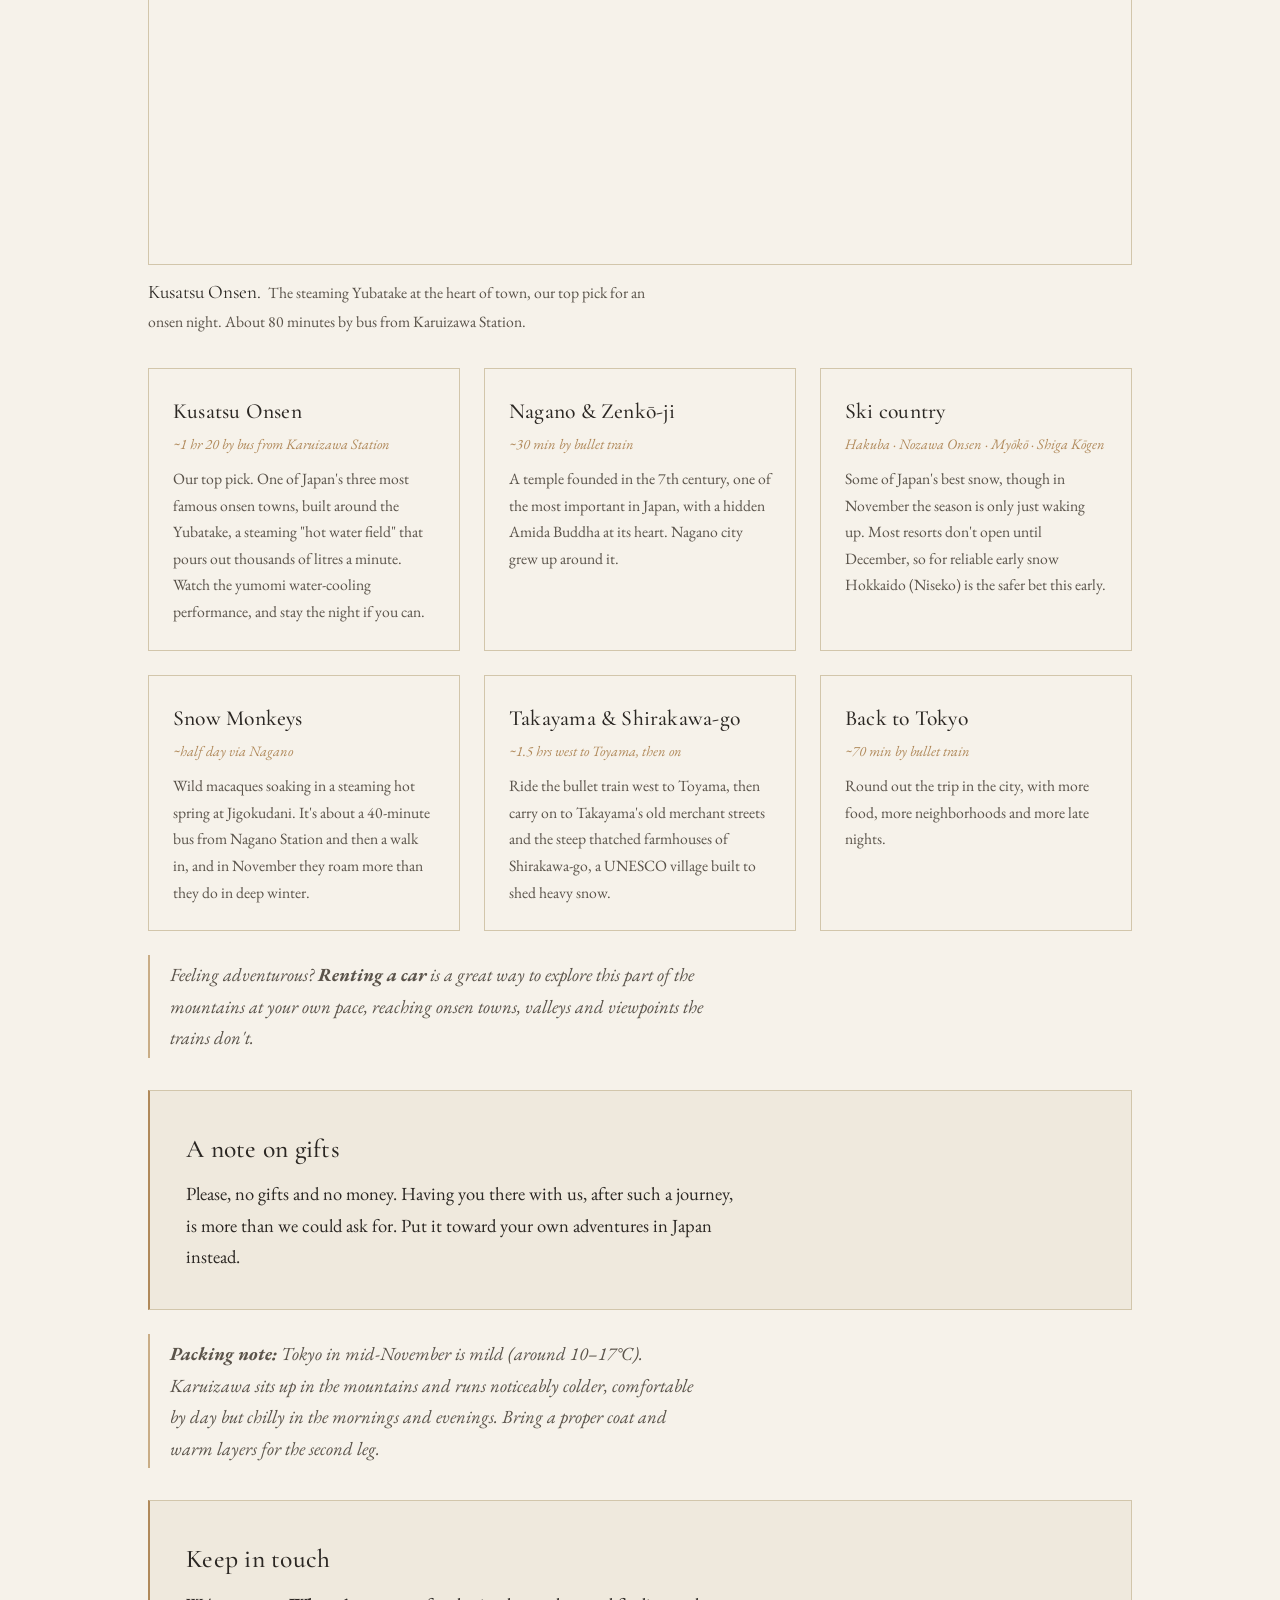
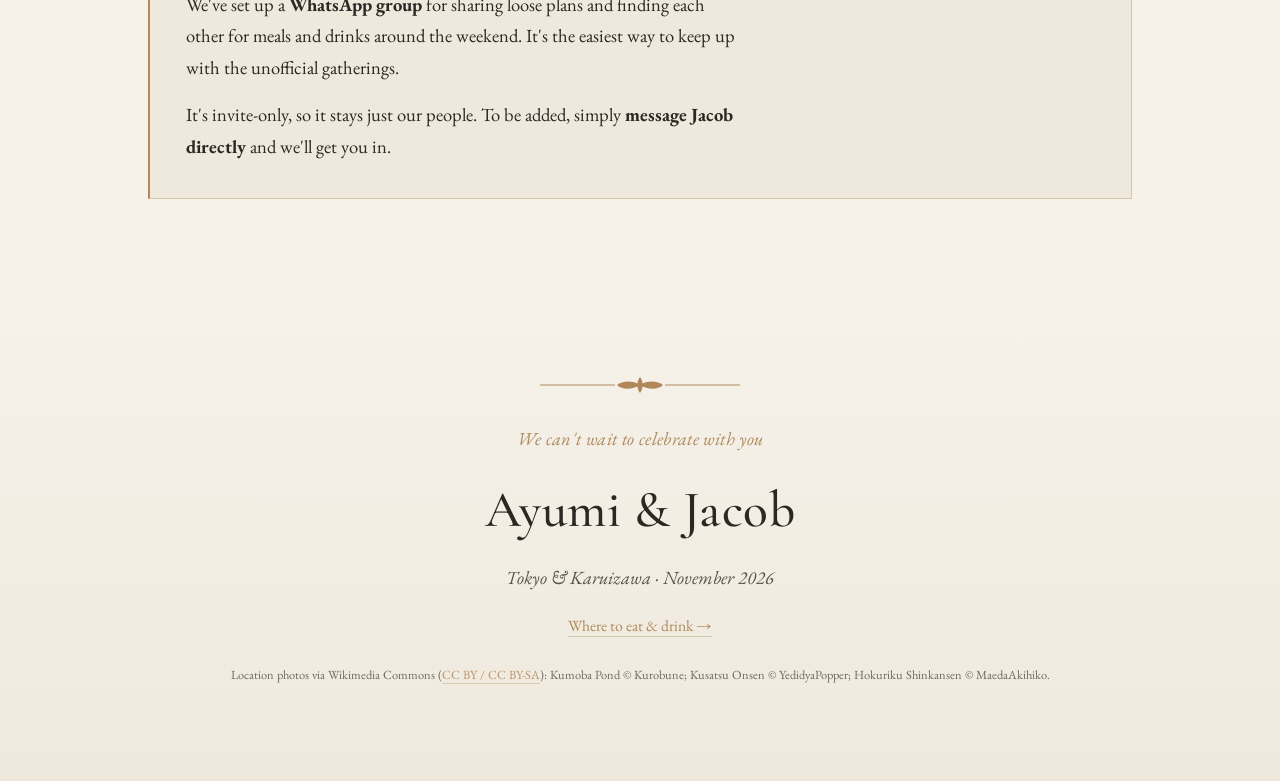
==== commit 244e7af7: "chore: checkpoint" ====
--- a/index.html
+++ b/index.html
@@ -193,7 +193,10 @@
       <p class="eyebrow">Getting there &amp; around</p>
       <h2 class="section-title">Travel</h2>
       <hr class="rule" />
-      <p class="lead">Most of you are coming a long way, and we're so grateful you're making the trip. The plan is simple: fly into Tokyo, then take the bullet train up to Karuizawa for the second celebration.</p>
+      <div class="lead-row">
+        <p class="lead">Most of you are coming a long way, and we're so grateful you're making the trip. The plan is simple: fly into Tokyo, then take the bullet train up to Karuizawa for the second celebration.</p>
+        <figure class="spot-img"><img src="https://upload.wikimedia.org/wikipedia/commons/thumb/b/b7/SeriesE7-F19.jpg/1280px-SeriesE7-F19.jpg" alt="An E7 Hokuriku Shinkansen crossing the countryside" loading="lazy" /><figcaption>The Hokuriku Shinkansen, your ride up to Karuizawa.</figcaption></figure>
+      </div>
 
       <div class="feature">
         <h3>Before you fly: put a Suica on your phone</h3>
@@ -219,8 +222,6 @@
           </ul>
         </div>
       </div>
-
-      <figure class="spot-img"><img src="https://upload.wikimedia.org/wikipedia/commons/thumb/b/b7/SeriesE7-F19.jpg/1280px-SeriesE7-F19.jpg" alt="An E7 Hokuriku Shinkansen crossing the countryside" loading="lazy" /><figcaption>The Hokuriku Shinkansen, your ride up to Karuizawa.</figcaption></figure>
     </div>
   </section>
 
@@ -230,7 +231,10 @@
       <p class="eyebrow">Where to stay</p>
       <h2 class="section-title">Accommodation</h2>
       <hr class="rule" />
-      <p class="lead">You'll want a base in Tokyo for the first few days, and somewhere near Karuizawa for the second celebration. We won't try to pick a Tokyo hotel for you, since there are so many good ones. But here's where we'd point first-timers, all on good train links and easy to get around from.</p>
+      <div class="lead-row">
+        <p class="lead">You'll want a base in Tokyo for the first few days, and somewhere near Karuizawa for the second celebration. We won't try to pick a Tokyo hotel for you, since there are so many good ones. But here's where we'd point first-timers, all on good train links and easy to get around from.</p>
+        <figure class="spot-img"><img src="images/chacone.png" alt="Chacone Karuizawa, the pension house" loading="lazy" /><figcaption>Chacone, the pension we've taken over for the 13th and 14th.</figcaption></figure>
+      </div>
 
       <div class="cols">
         <div>
@@ -259,13 +263,9 @@
         <h3>Stay with us at Chacone Karuizawa</h3>
         <p>We've taken over <b>Chacone Karuizawa</b>, a pension house, for the nights of the <b>13th and 14th</b>, and we'd love to have you there with us. It's a 15-minute walk from the station, all private rooms, with a big hall and a piano. We're offering it to our guests at a heavily reduced <b>¥5,000 (about $30) per person, per night</b>.</p>
         <p>Spots are limited, so if you'd like to stay with us, <b>message Jacob directly</b> to reserve a place.</p>
-        <!-- Have a photo of Chacone? Add it here:
-        <figure class="spot-img"><img src="images/chacone.jpg" alt="Chacone Karuizawa" /></figure> -->
       </div>
 
       <p class="callout"><b>Prefer a villa?</b> Karuizawa is full of holiday homes and Airbnbs, good for a group or a family. We also know a few people who own villas in the area, so if that appeals, get in touch with Jacob and we'll see what we can arrange.</p>
-
-      <figure class="spot-img"><img src="https://upload.wikimedia.org/wikipedia/commons/thumb/1/1c/160730_Harunire_Terrace_Karuizawa_Nagano_pref_Japan01n.jpg/1280px-160730_Harunire_Terrace_Karuizawa_Nagano_pref_Japan01n.jpg" alt="Wooden shops among the trees at Harunire Terrace, Karuizawa" loading="lazy" /><figcaption>The wooded lanes around Karuizawa.</figcaption></figure>
     </div>
   </section>
 
@@ -378,7 +378,7 @@
       <h2 class="footer__names">Ayumi &amp; Jacob</h2>
       <p class="footer__note">Tokyo &amp; Karuizawa · November 2026</p>
       <p class="footer__links"><a href="eat.html">Where to eat &amp; drink →</a></p>
-      <p class="credits">Location photos via Wikimedia Commons (<a href="https://creativecommons.org/licenses/by-sa/4.0/" target="_blank" rel="noopener">CC BY / CC BY-SA</a>): Kumoba Pond © Kurobune; Kusatsu Onsen © YedidyaPopper; Hokuriku Shinkansen © MaedaAkihiko; Harunire Terrace © 663highland.</p>
+      <p class="credits">Location photos via Wikimedia Commons (<a href="https://creativecommons.org/licenses/by-sa/4.0/" target="_blank" rel="noopener">CC BY / CC BY-SA</a>): Kumoba Pond © Kurobune; Kusatsu Onsen © YedidyaPopper; Hokuriku Shinkansen © MaedaAkihiko.</p>
     </div>
   </footer>
 
--- a/style.css
+++ b/style.css
@@ -341,6 +341,12 @@
 .feature-shot img { width: 100%; height: clamp(230px, 33vw, 380px); object-fit: cover; display: block; border: 1px solid var(--rule); }
 .feature-shot figcaption { margin-top: 0.7rem; color: var(--ink-soft); font-size: 0.98rem; max-width: 64ch; }
 .feature-shot .fs-name { font-family: "Cormorant Garamond", serif; font-size: 1.2rem; color: var(--ink); margin-right: 0.45rem; }
+
+/* Lead paragraph beside a small image, fills the top-of-section whitespace */
+.lead-row { display: flex; gap: clamp(1.5rem, 4vw, 3rem); align-items: center; }
+.lead-row .lead { margin: 0; flex: 1 1 auto; min-width: 0; }
+.lead-row .spot-img { margin: 0; flex: 0 0 auto; }
+@media (max-width: 760px) { .lead-row { flex-direction: column; align-items: flex-start; gap: 1.25rem; } }
 
 /* Small "related" image (Travel / Accommodation) */
 .spot-img { margin: 1.75rem 0 0; max-width: 440px; }
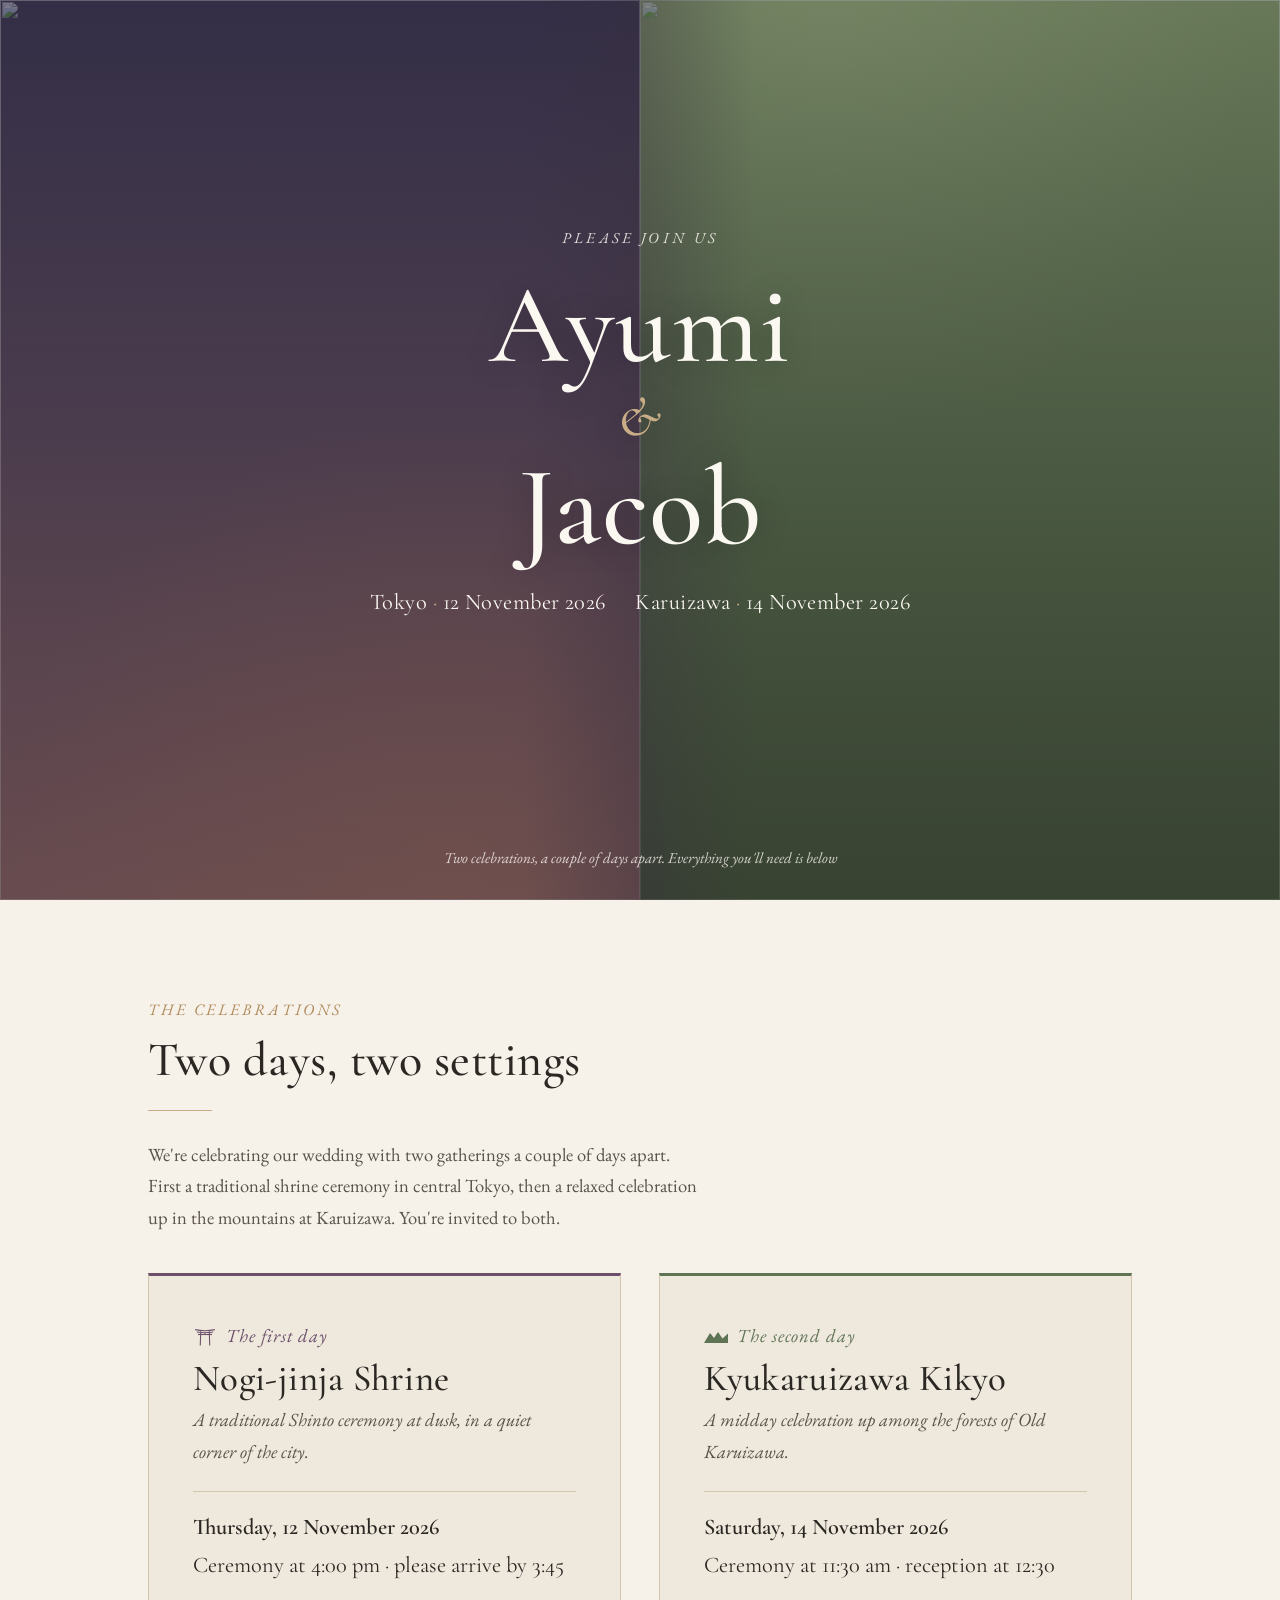
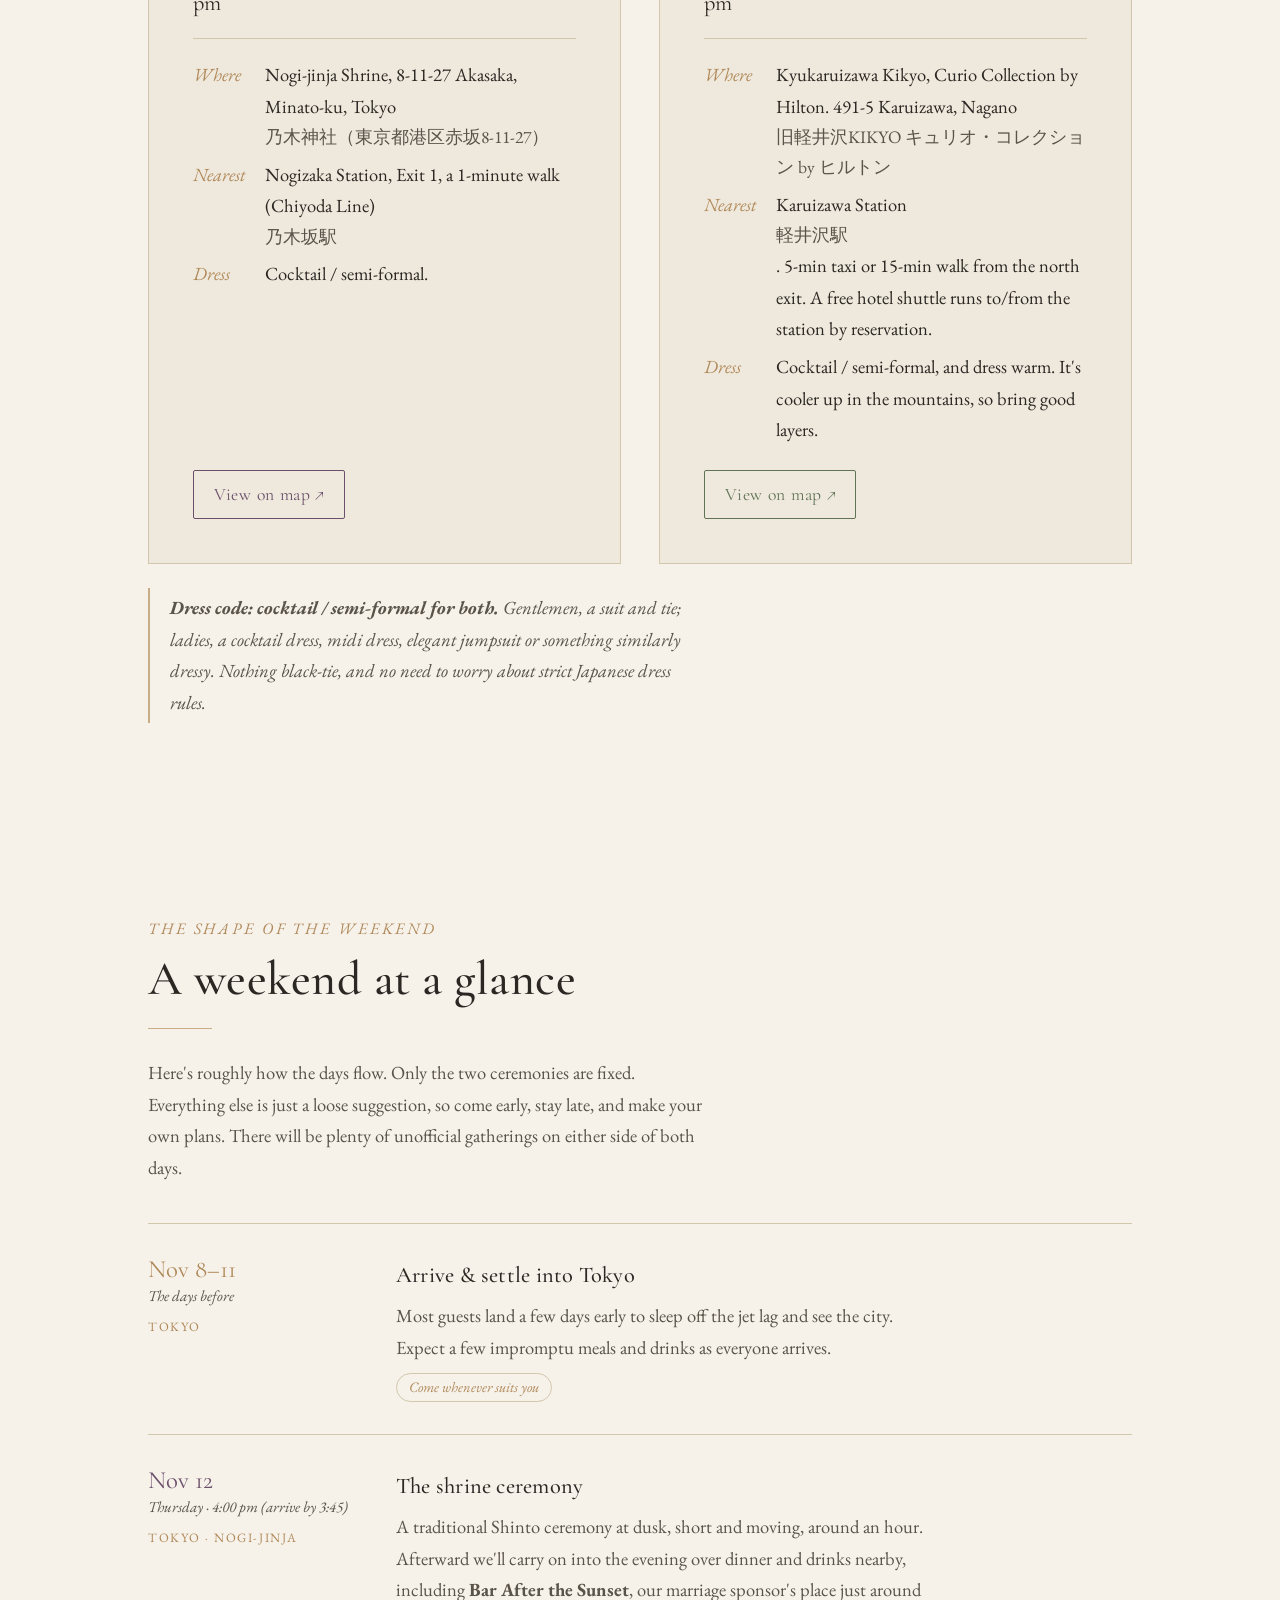
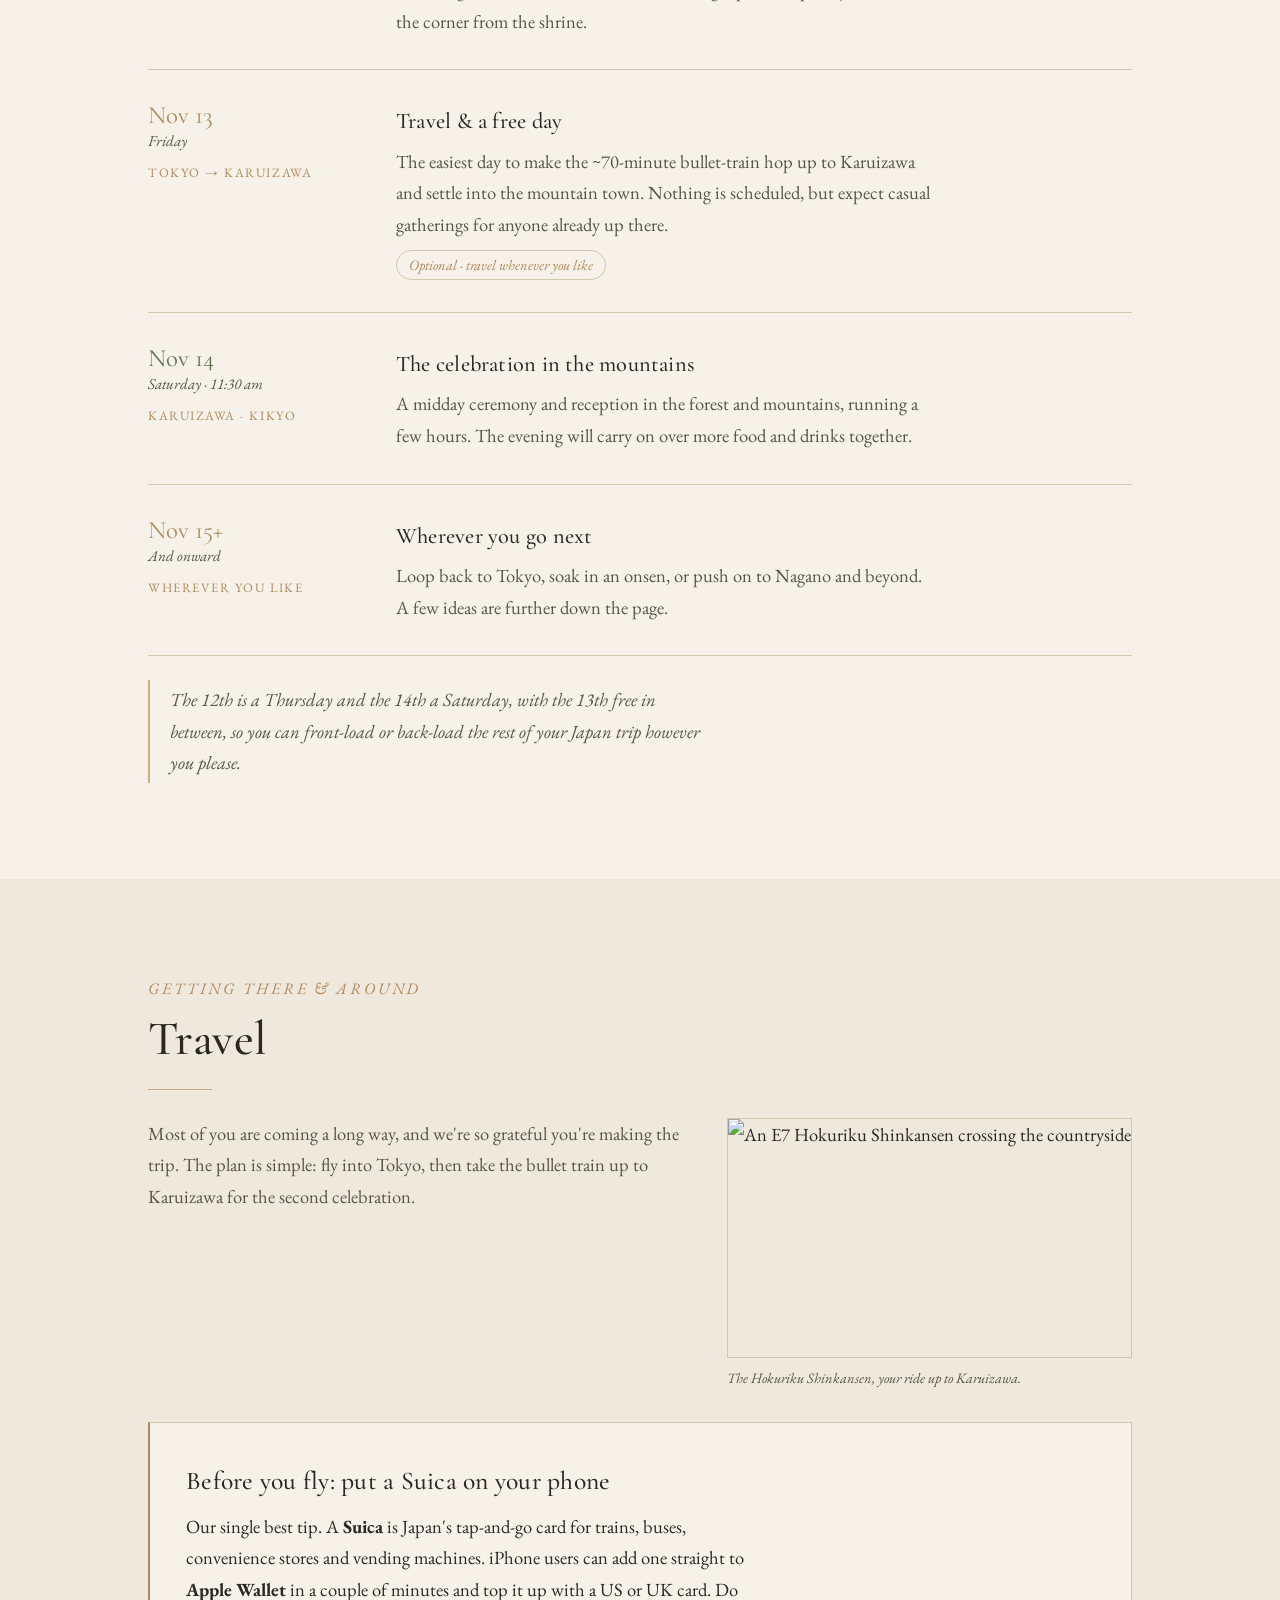
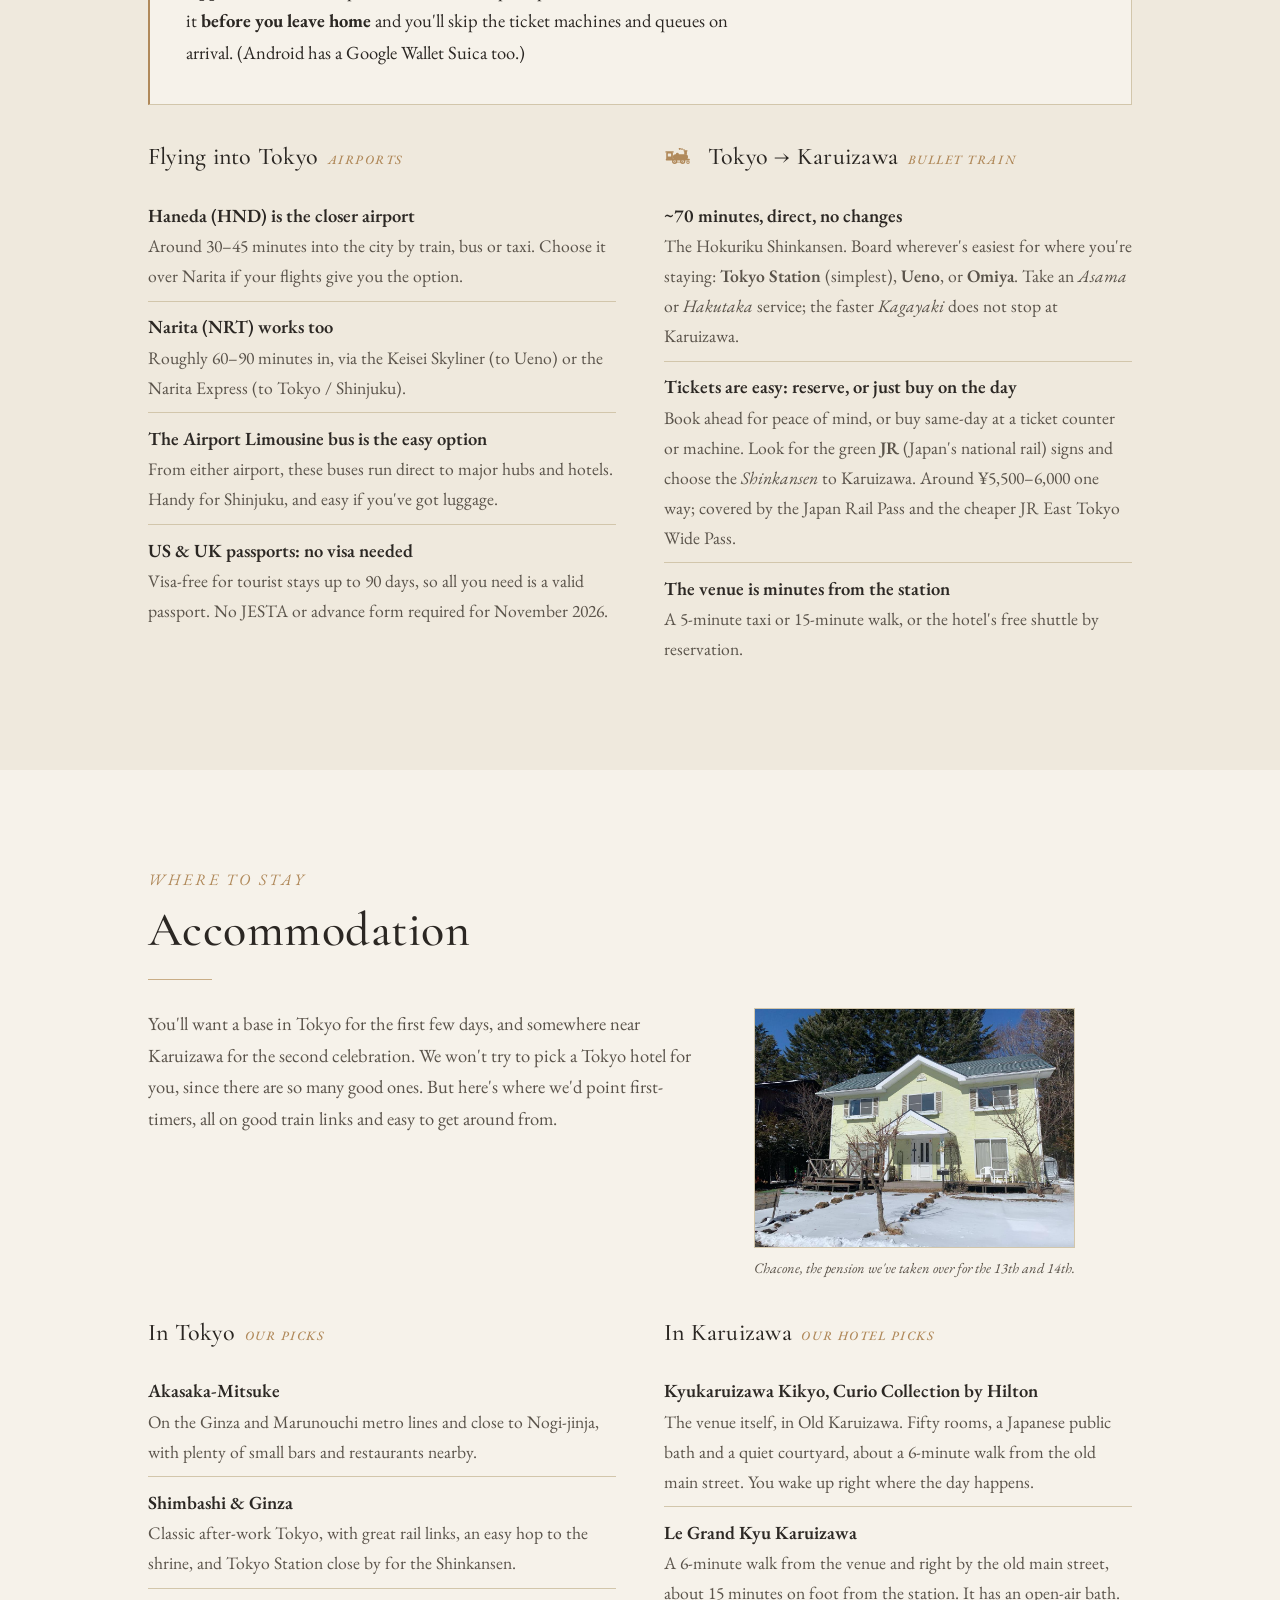
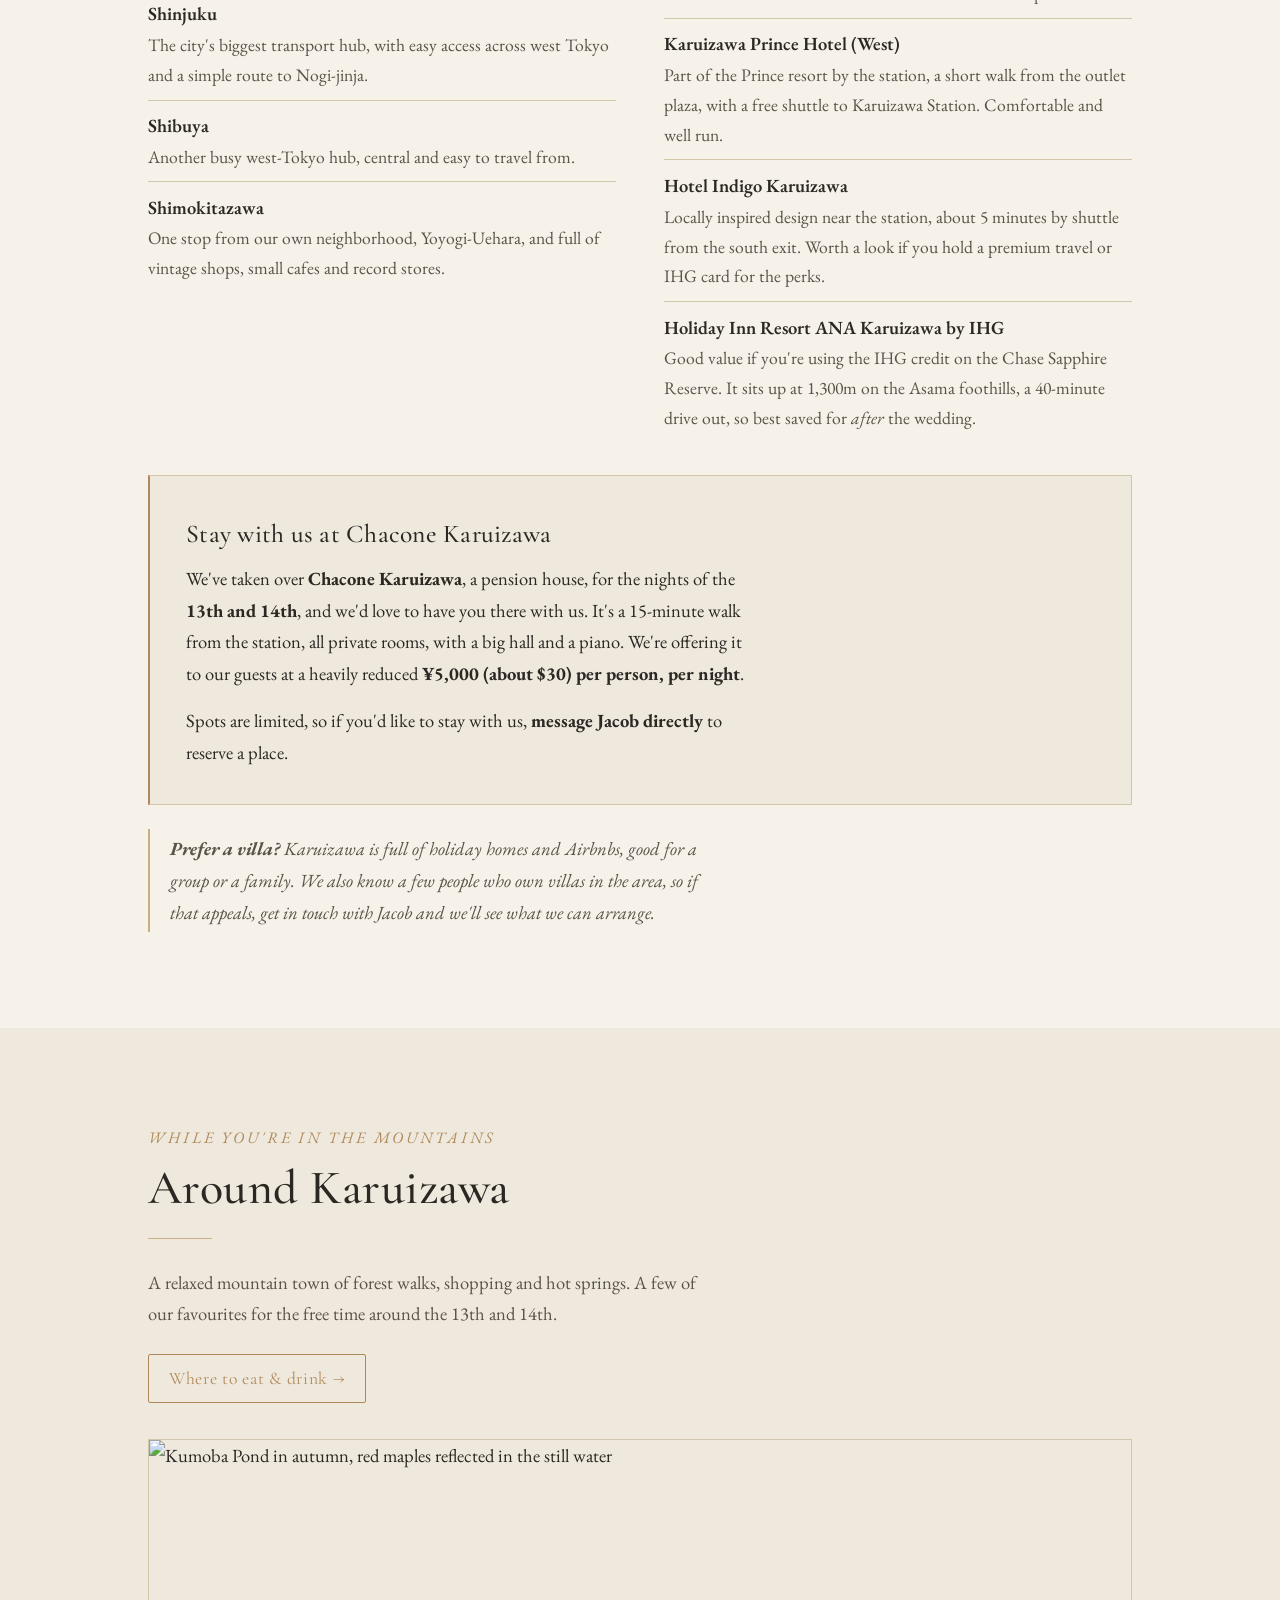
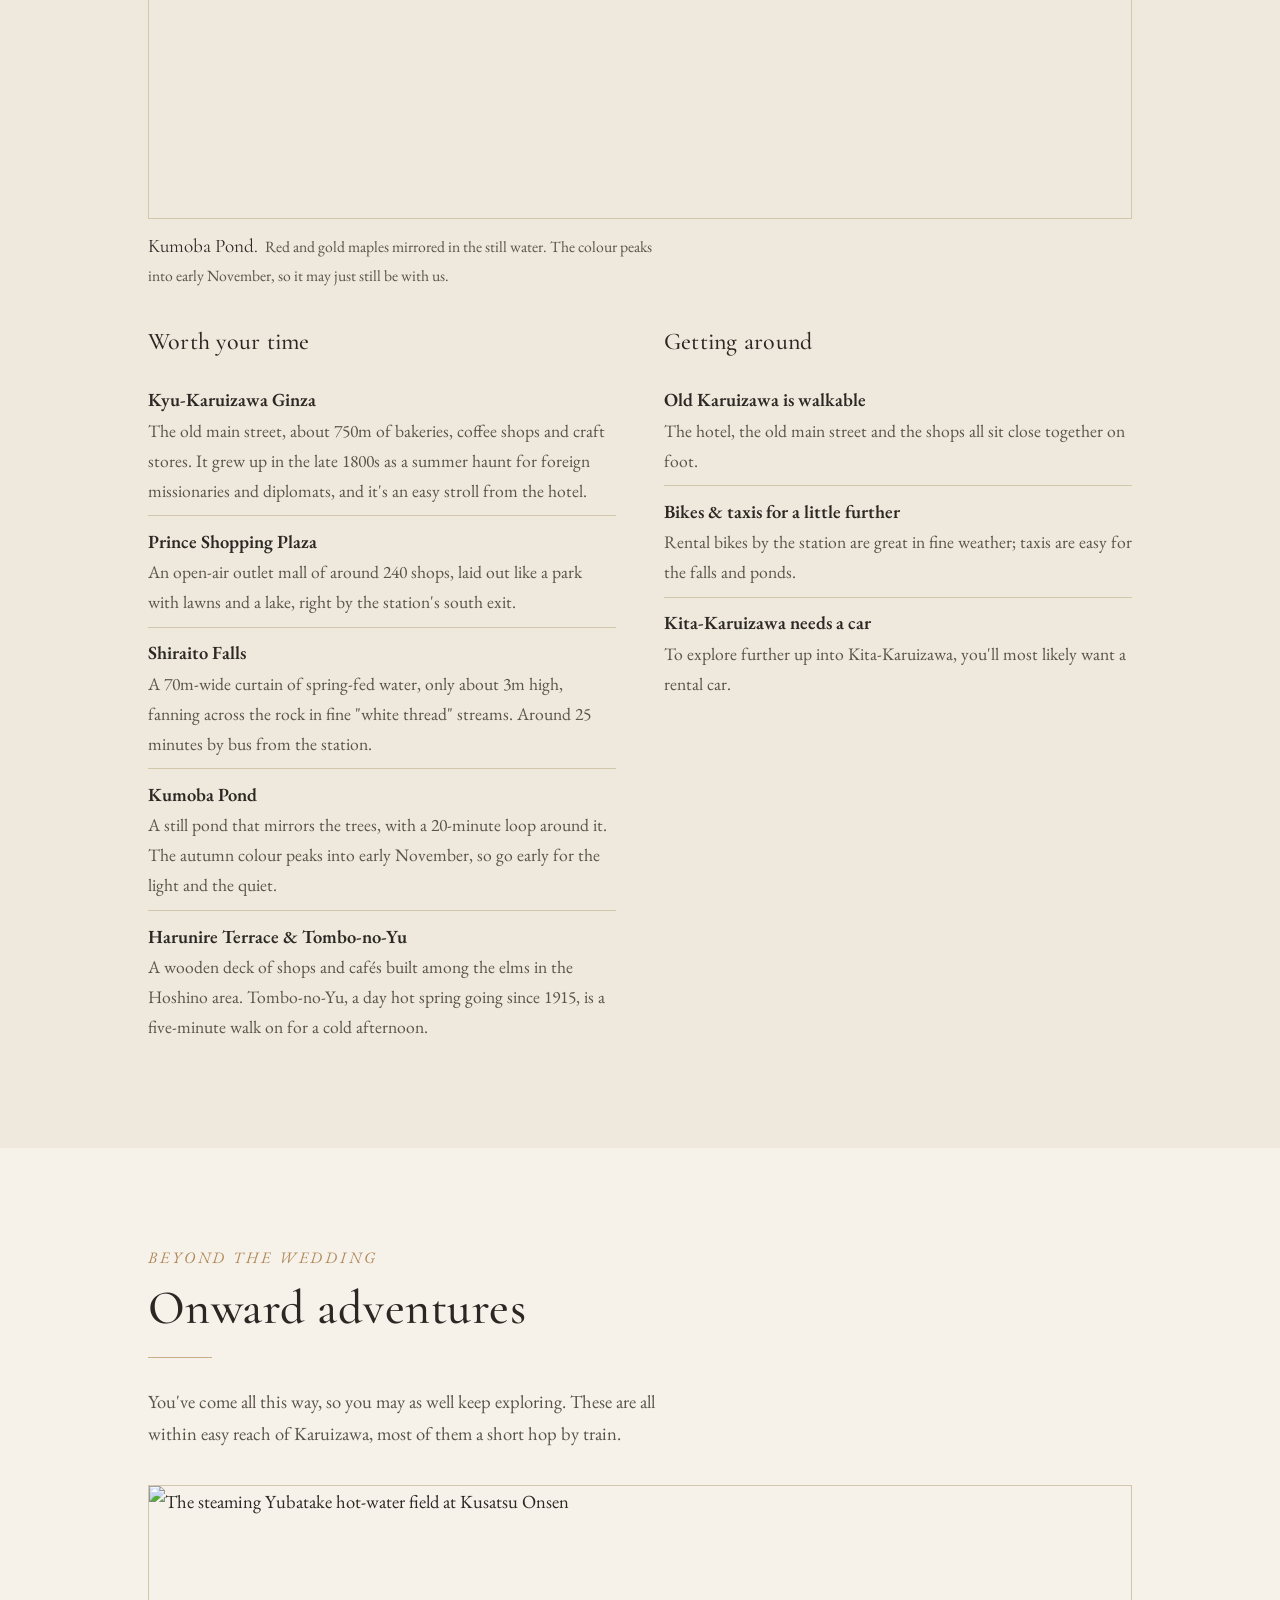
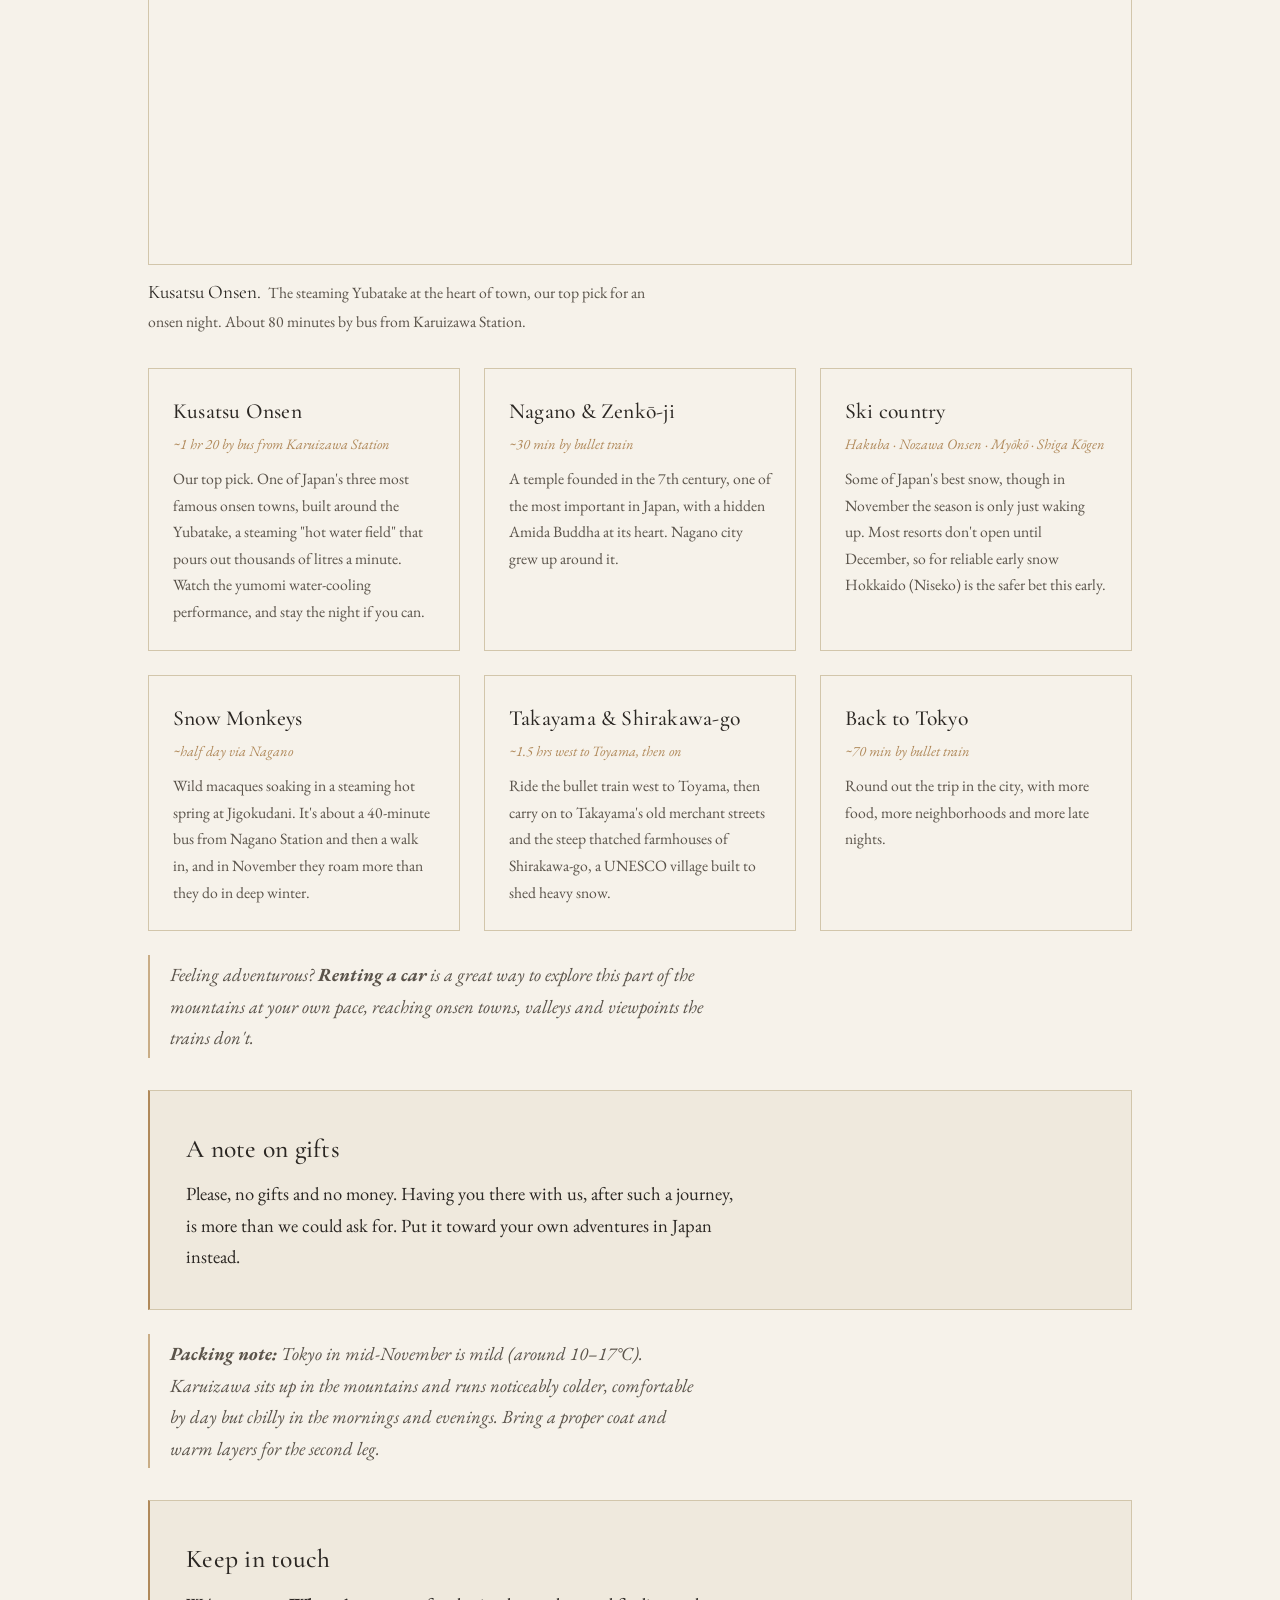
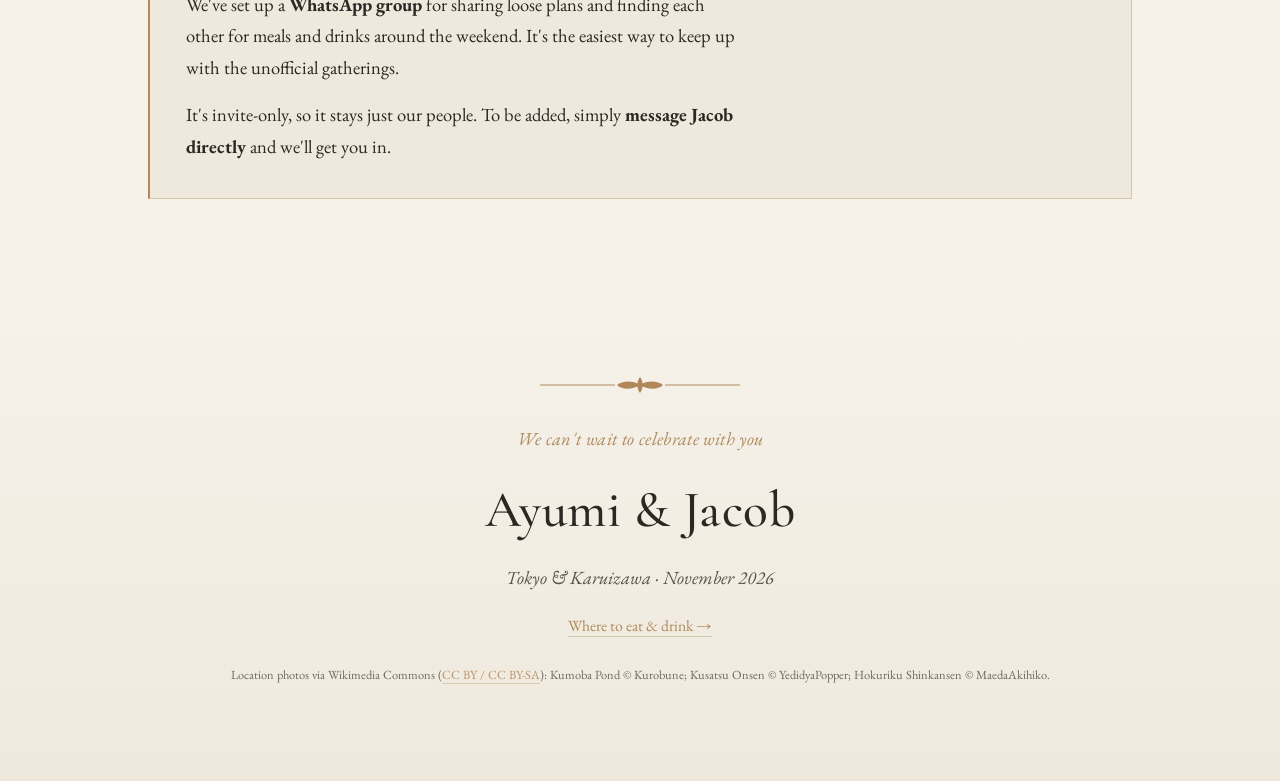
==== commit c6947717: "chore: iterate" ====
--- a/index.html
+++ b/index.html
@@ -35,7 +35,7 @@
     </div>
 
     <div class="hero__content">
-      <p class="hero__kicker">We're getting married in Japan</p>
+      <p class="hero__kicker">Please join us</p>
       <h1 class="hero__names">Ayumi<span class="amp">&amp;</span>Jacob</h1>
       <div class="hero__meta">
         <span>Tokyo <span class="dot">·</span> 12 November 2026</span>
--- a/style.css
+++ b/style.css
@@ -343,7 +343,7 @@
 .feature-shot .fs-name { font-family: "Cormorant Garamond", serif; font-size: 1.2rem; color: var(--ink); margin-right: 0.45rem; }
 
 /* Lead paragraph beside a small image, fills the top-of-section whitespace */
-.lead-row { display: flex; gap: clamp(1.5rem, 4vw, 3rem); align-items: center; }
+.lead-row { display: flex; gap: clamp(1.5rem, 4vw, 3rem); align-items: flex-start; }
 .lead-row .lead { margin: 0; flex: 1 1 auto; min-width: 0; }
 .lead-row .spot-img { margin: 0; flex: 0 0 auto; }
 @media (max-width: 760px) { .lead-row { flex-direction: column; align-items: flex-start; gap: 1.25rem; } }
@@ -352,6 +352,10 @@
 .spot-img { margin: 1.75rem 0 0; max-width: 440px; }
 .spot-img img { width: 100%; height: 240px; object-fit: cover; display: block; border: 1px solid var(--rule); }
 .spot-img figcaption { margin-top: 0.5rem; color: var(--ink-soft); font-size: 0.9rem; font-style: italic; }
+
+/* In the spotlight card the photo goes full width, like a feature */
+.spotlight .spot-img { max-width: none; margin: 0 0 1.25rem; }
+.spotlight .spot-img img { height: clamp(240px, 30vw, 340px); }
 
 /* Photo credits line */
 .credits { margin-top: 1.5rem; font-size: 0.78rem; color: var(--ink-soft); opacity: 0.85; }
@@ -366,6 +370,7 @@
   .onward { grid-template-columns: 1fr; }
   .hero__panels { grid-template-columns: 1fr; grid-template-rows: 1.3fr 0.7fr; }
   .hero__panels::before { background: linear-gradient(180deg, transparent 44%, rgba(56,48,62,0.32) 52%, transparent 62%); }
+  .hero__meta { font-size: 1rem; gap: 0.45rem 1rem; }
   .tl-row { grid-template-columns: 1fr; gap: 0.5rem; }
   .tl-when { padding-bottom: 0.25rem; }
   .topbar { flex-wrap: wrap; gap: 0.3rem 1rem; }
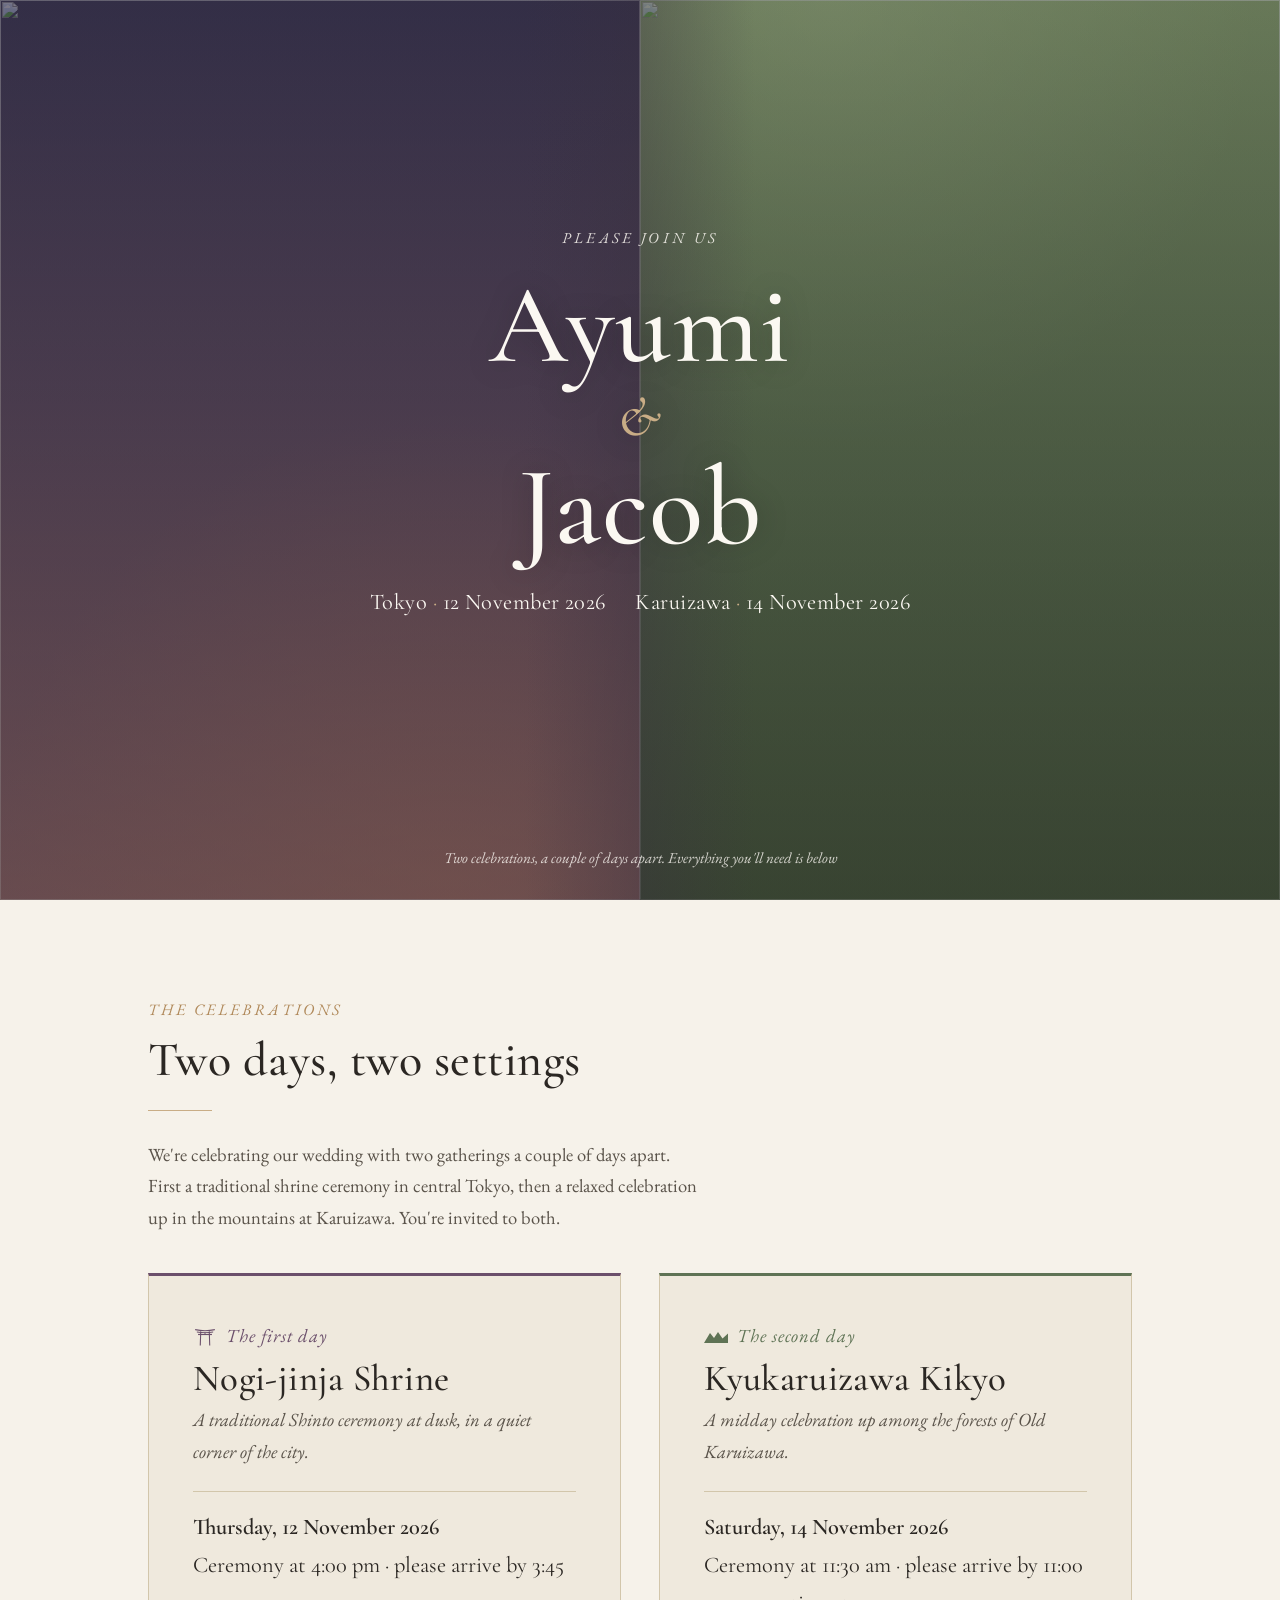
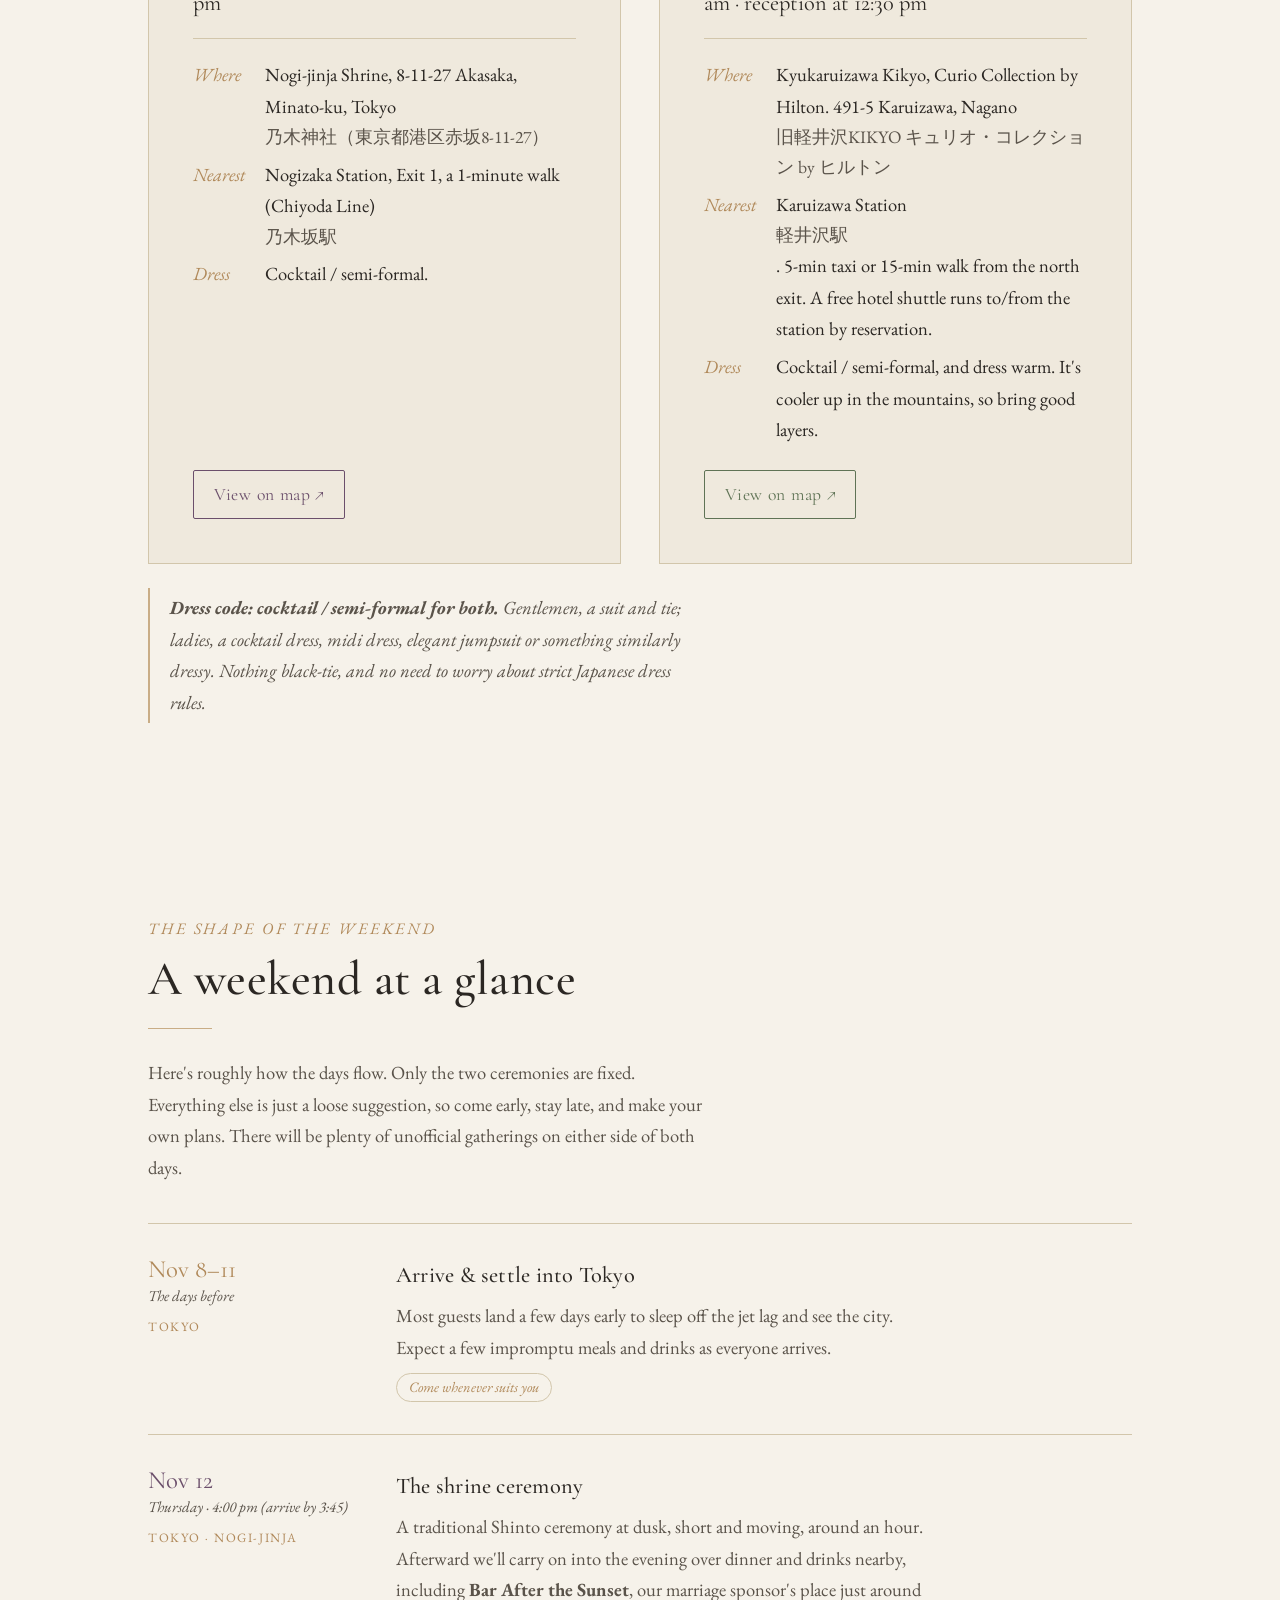
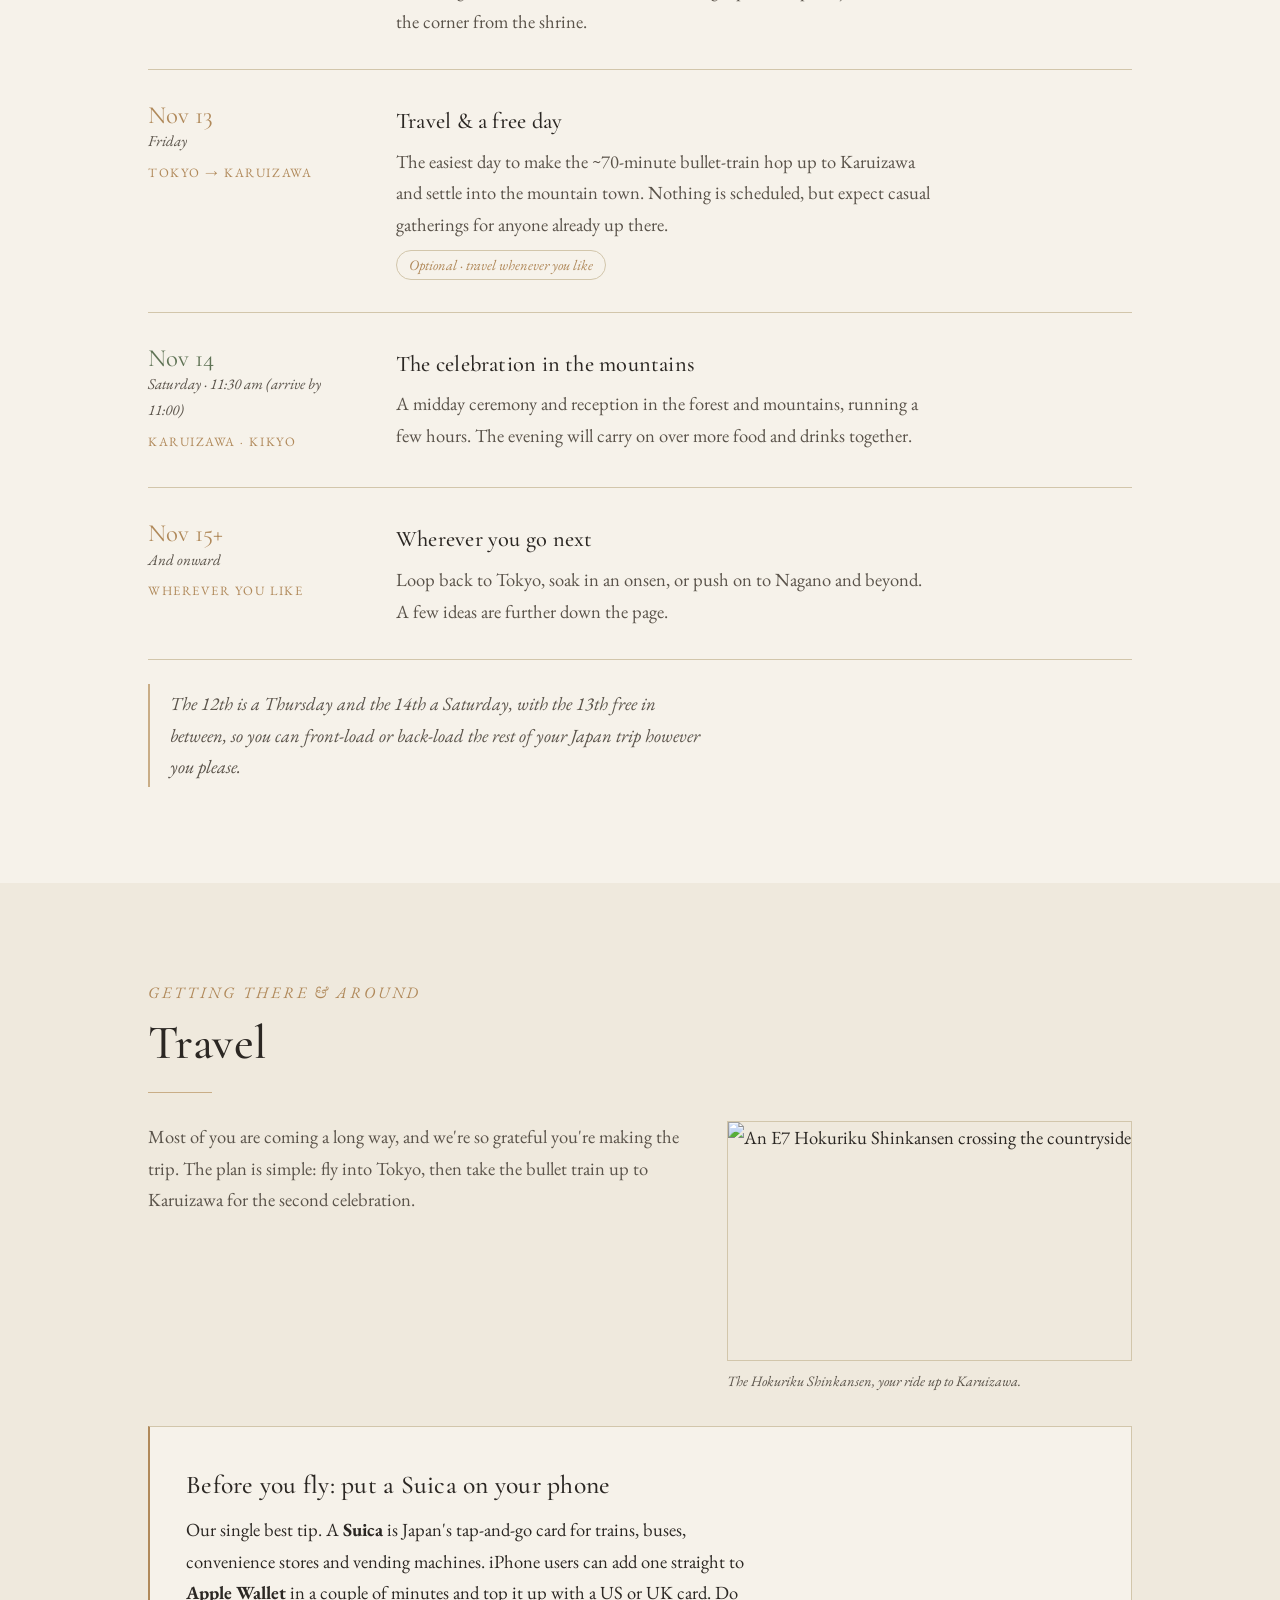
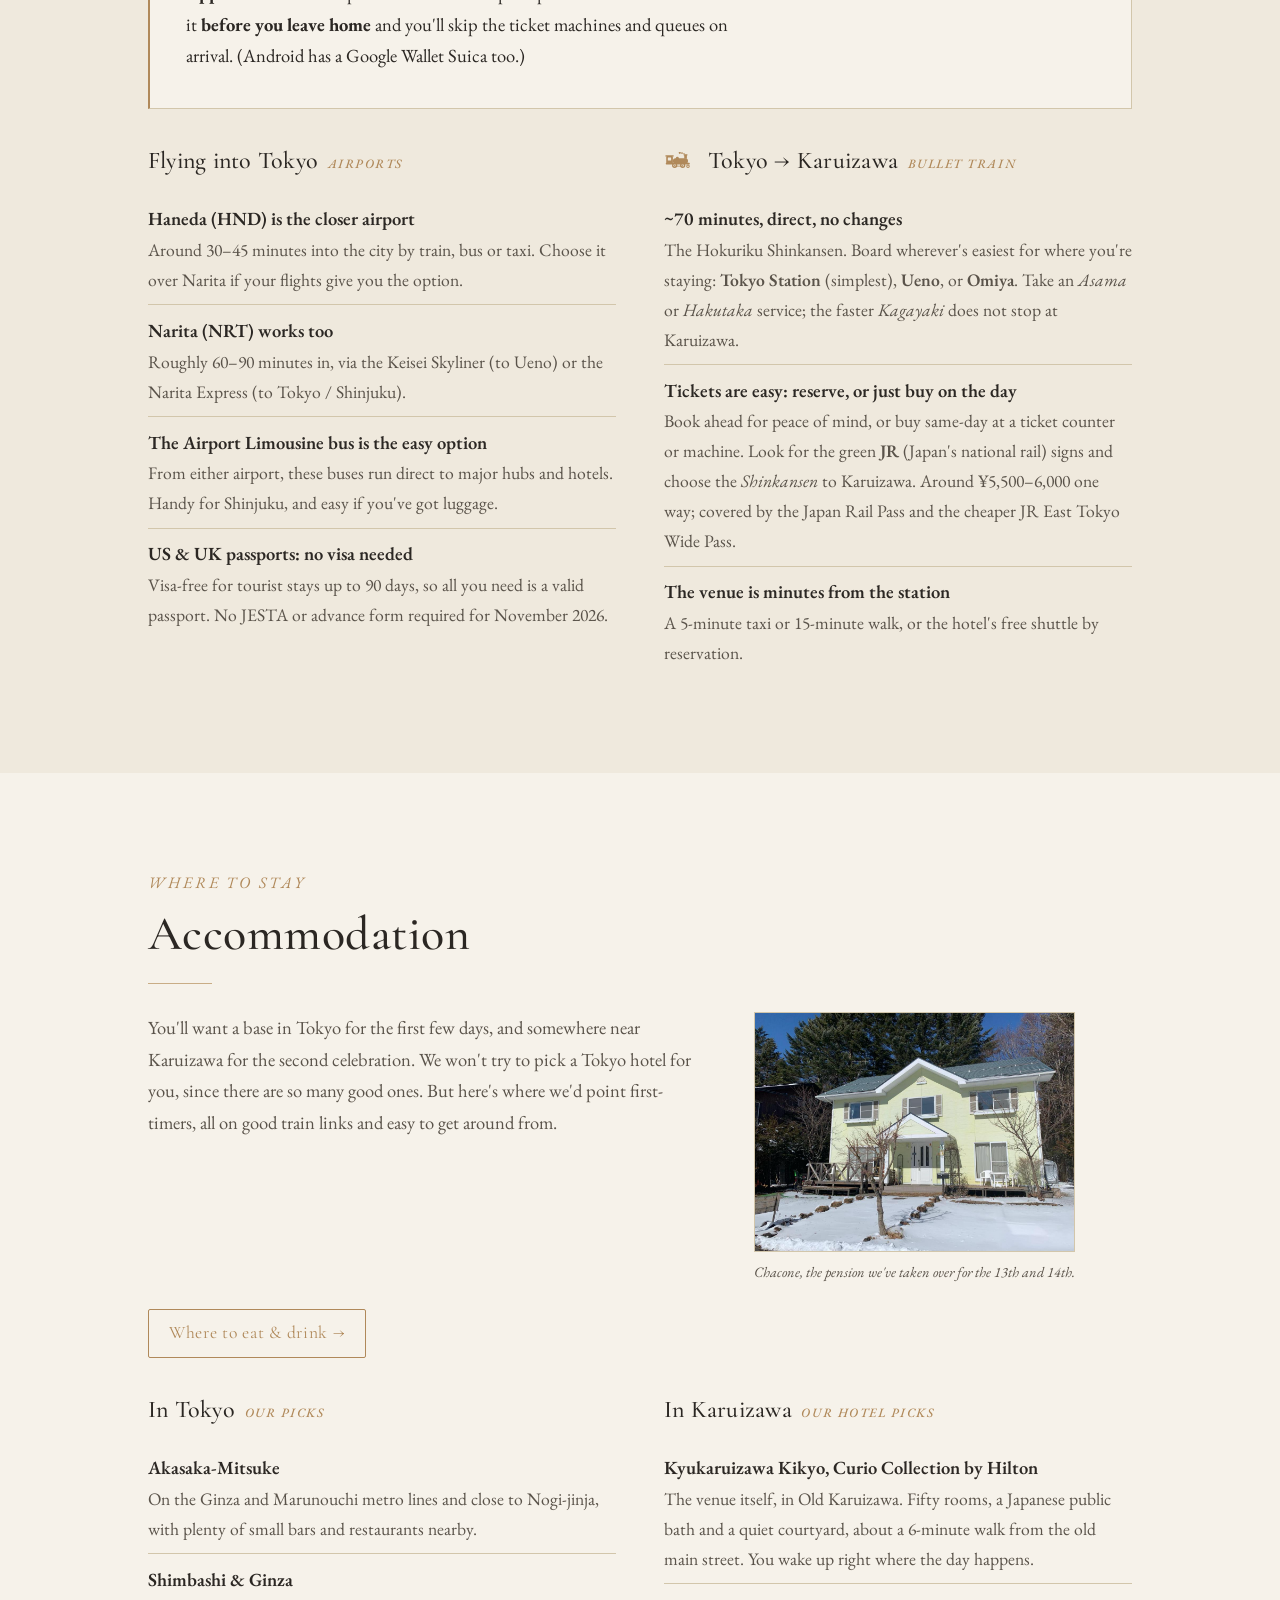
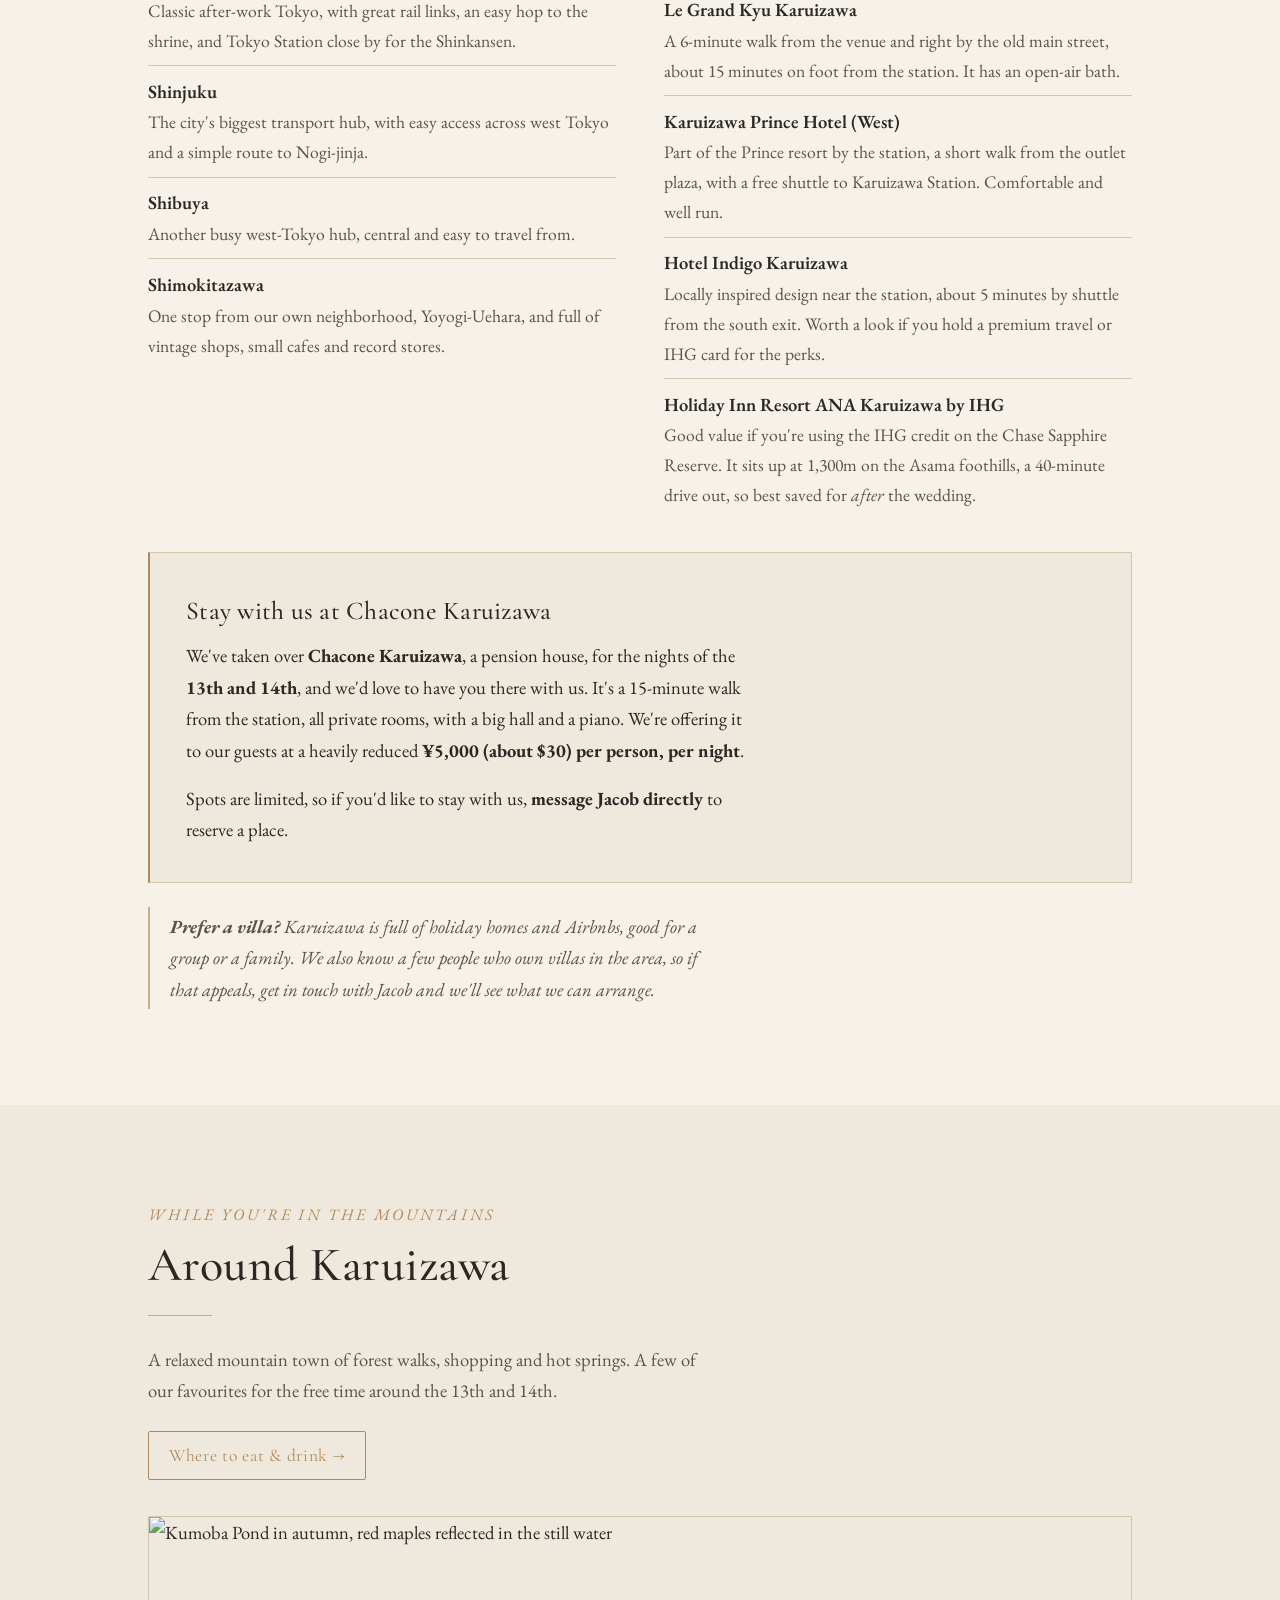
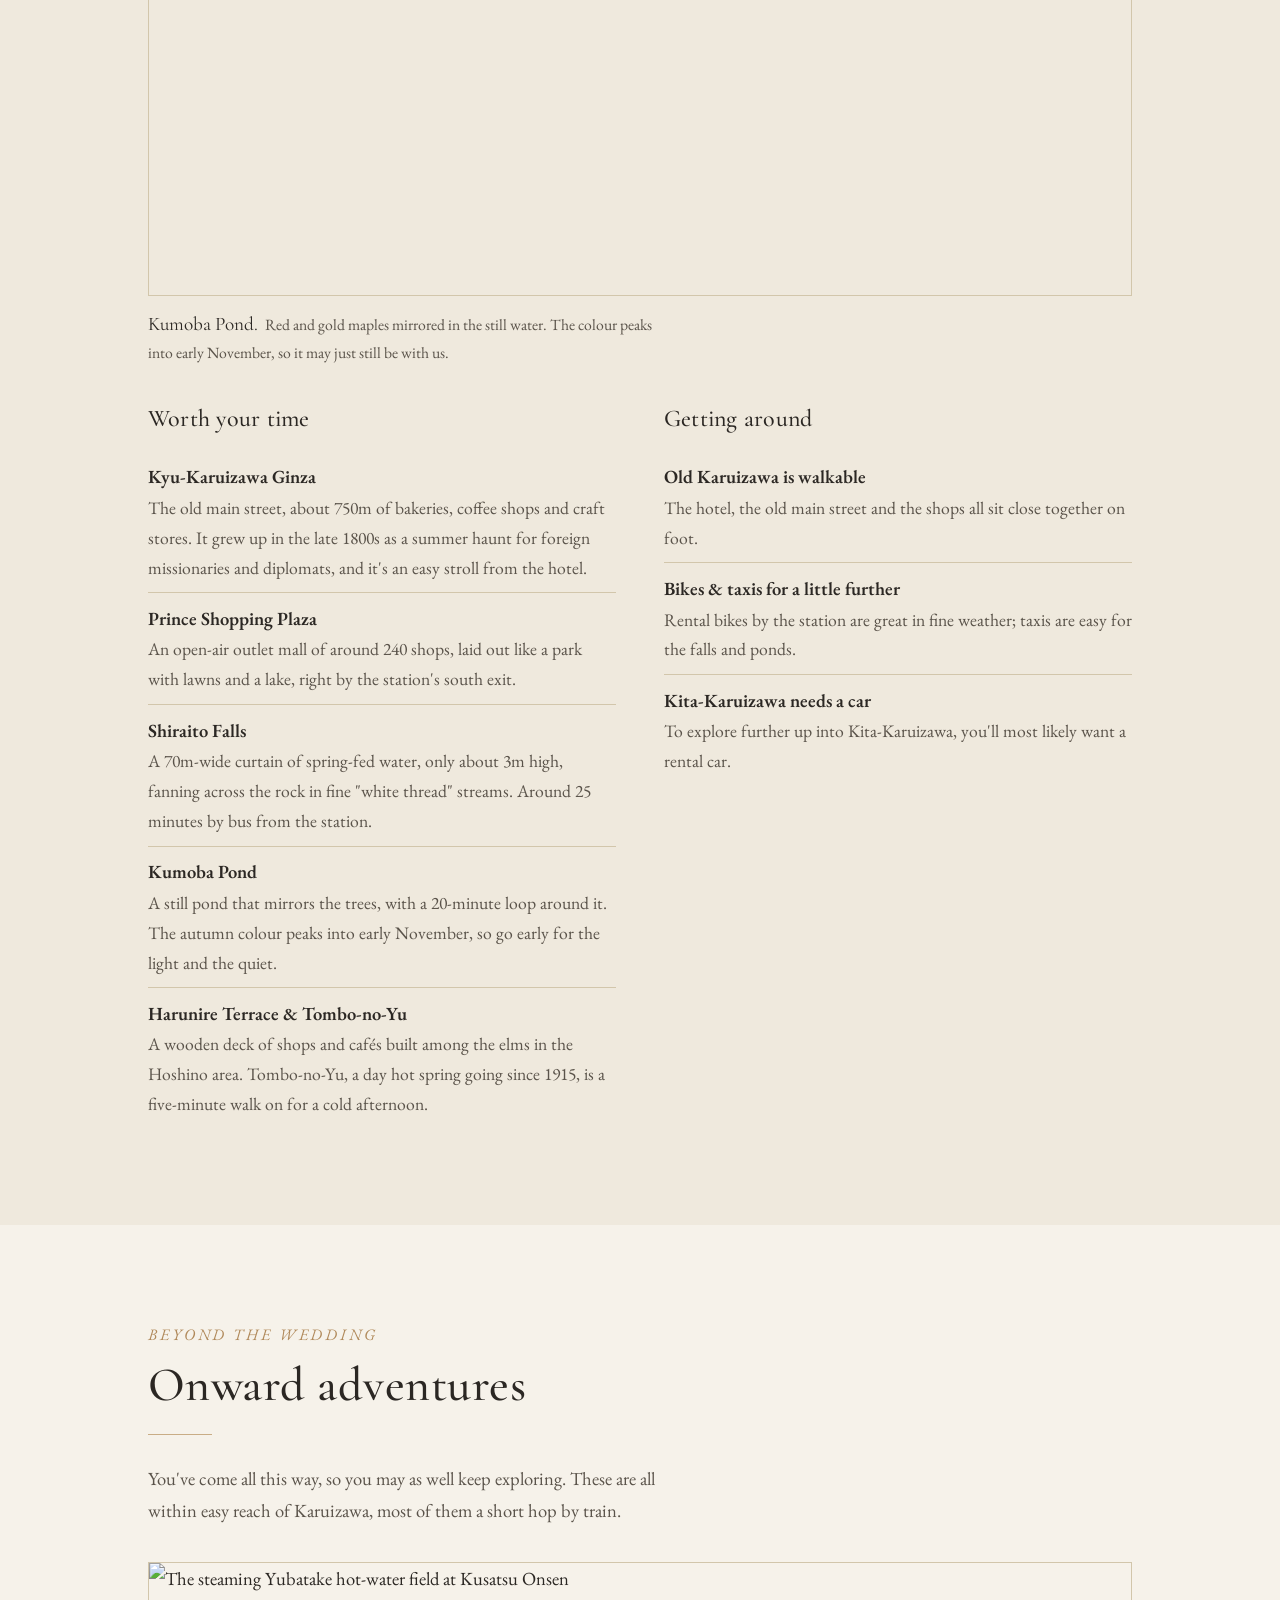
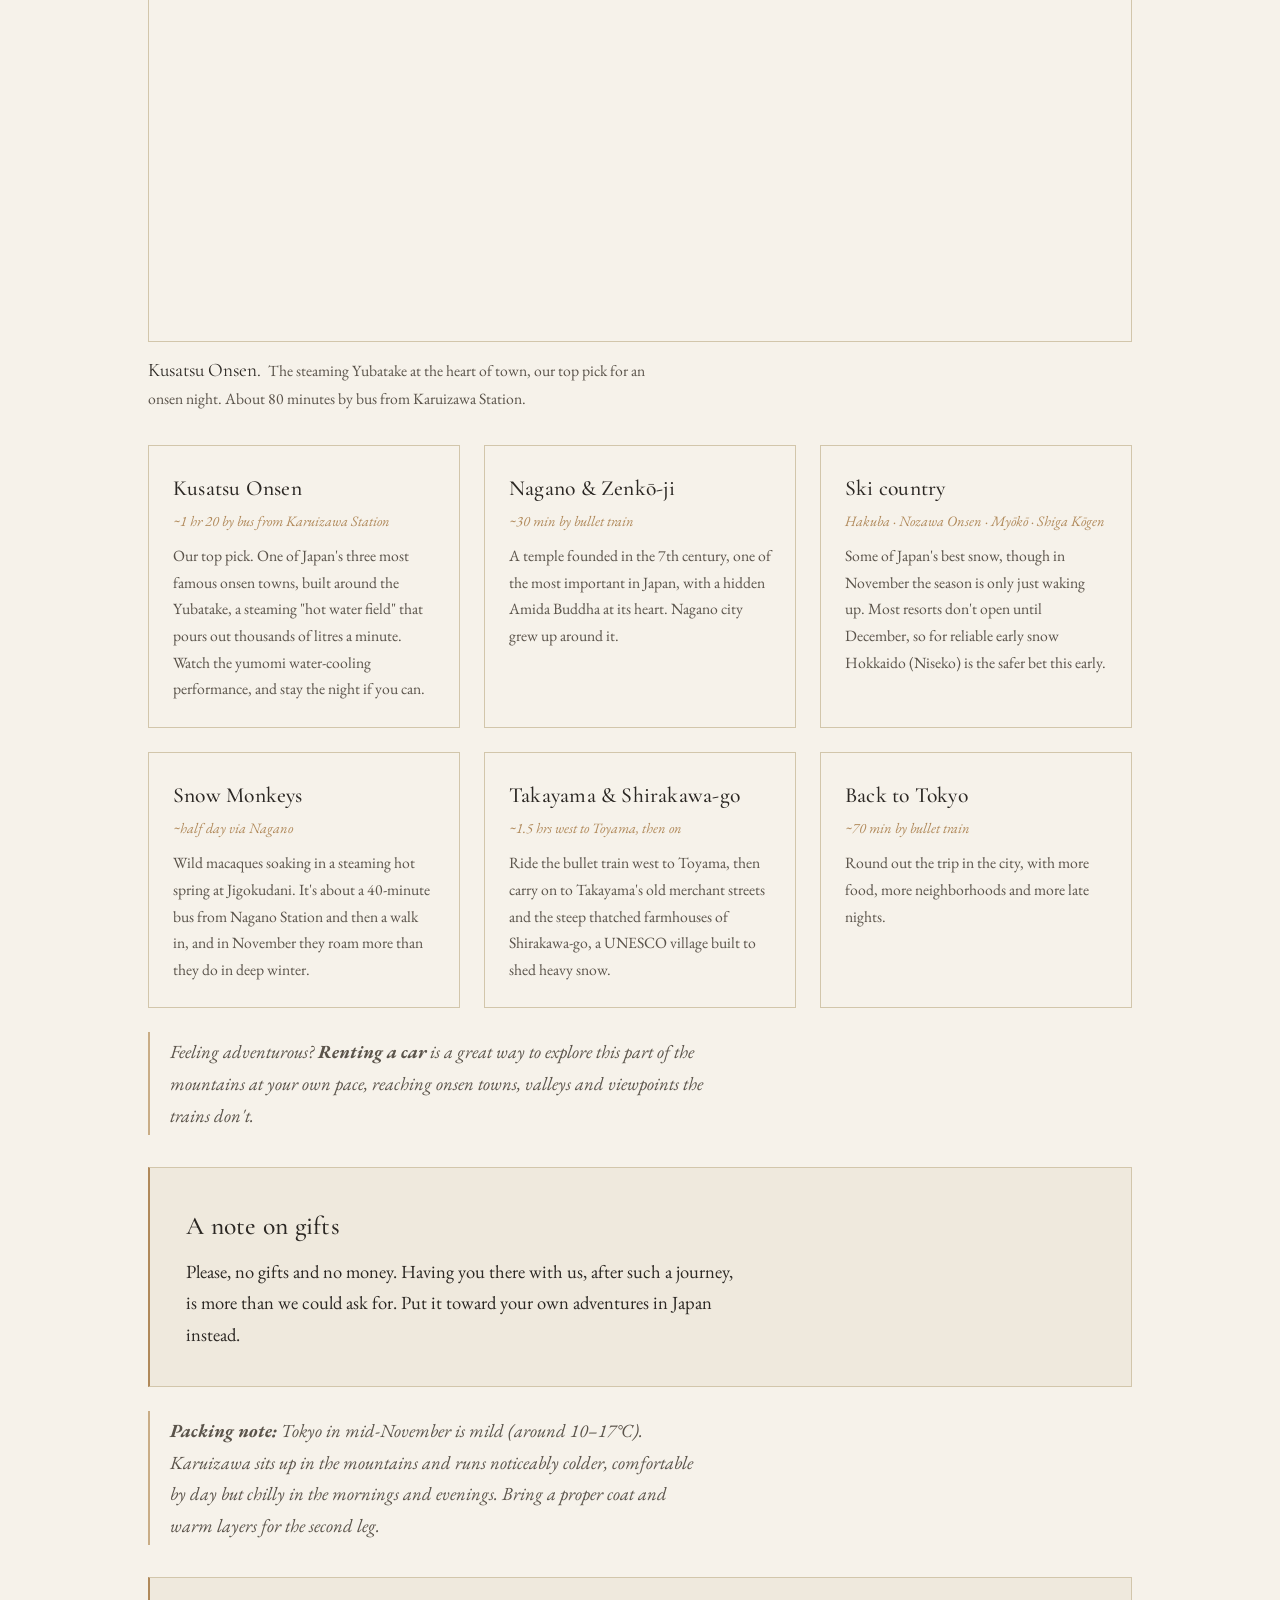
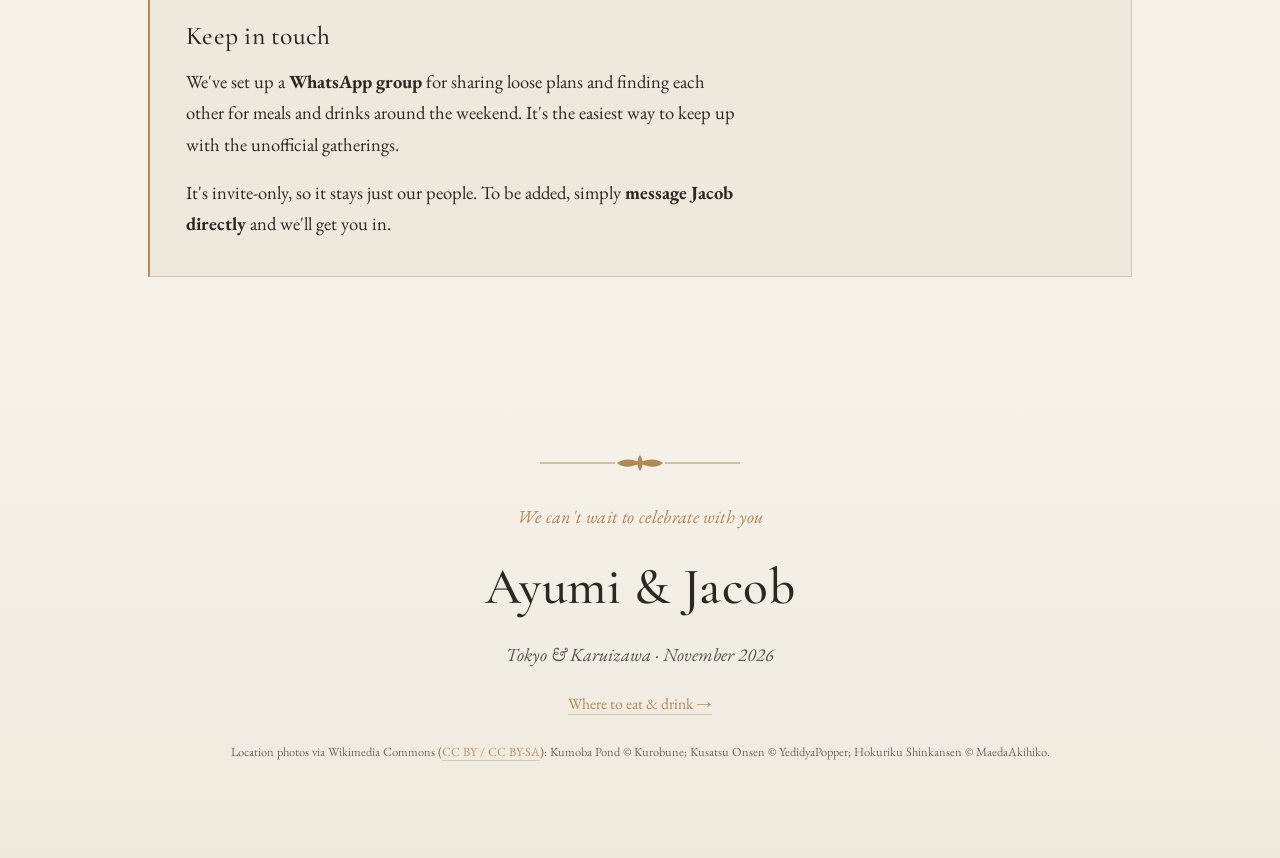
==== commit 26913c45: "chore: website" ====
--- a/index.html
+++ b/index.html
@@ -89,7 +89,7 @@
           <div class="event__media"><img src="images/kikyo.jpg" alt="Kyukaruizawa Kikyo" /></div> -->
           <p class="event__theme">A midday celebration up among the forests of Old Karuizawa.</p>
 
-          <p class="event__when"><strong>Saturday, 14 November 2026</strong><br />Ceremony at 11:30 am · reception at 12:30 pm</p>
+          <p class="event__when"><strong>Saturday, 14 November 2026</strong><br />Ceremony at 11:30 am · please arrive by 11:00 am · reception at 12:30 pm</p>
 
           <dl class="details">
             <dt>Where</dt>
@@ -161,7 +161,7 @@
         <div class="tl-row tl-row--forest">
           <div class="tl-when">
             <div class="tl-date">Nov 14</div>
-            <div class="tl-day">Saturday · 11:30 am</div>
+            <div class="tl-day">Saturday · 11:30 am (arrive by 11:00)</div>
             <span class="tl-place">Karuizawa · Kikyo</span>
           </div>
           <div class="tl-what">
@@ -235,6 +235,8 @@
         <p class="lead">You'll want a base in Tokyo for the first few days, and somewhere near Karuizawa for the second celebration. We won't try to pick a Tokyo hotel for you, since there are so many good ones. But here's where we'd point first-timers, all on good train links and easy to get around from.</p>
         <figure class="spot-img"><img src="images/chacone.png" alt="Chacone Karuizawa, the pension house" loading="lazy" /><figcaption>Chacone, the pension we've taken over for the 13th and 14th.</figcaption></figure>
       </div>
+
+      <p class="section-link"><a class="btn" href="eat.html">Where to eat &amp; drink →</a></p>
 
       <div class="cols">
         <div>
